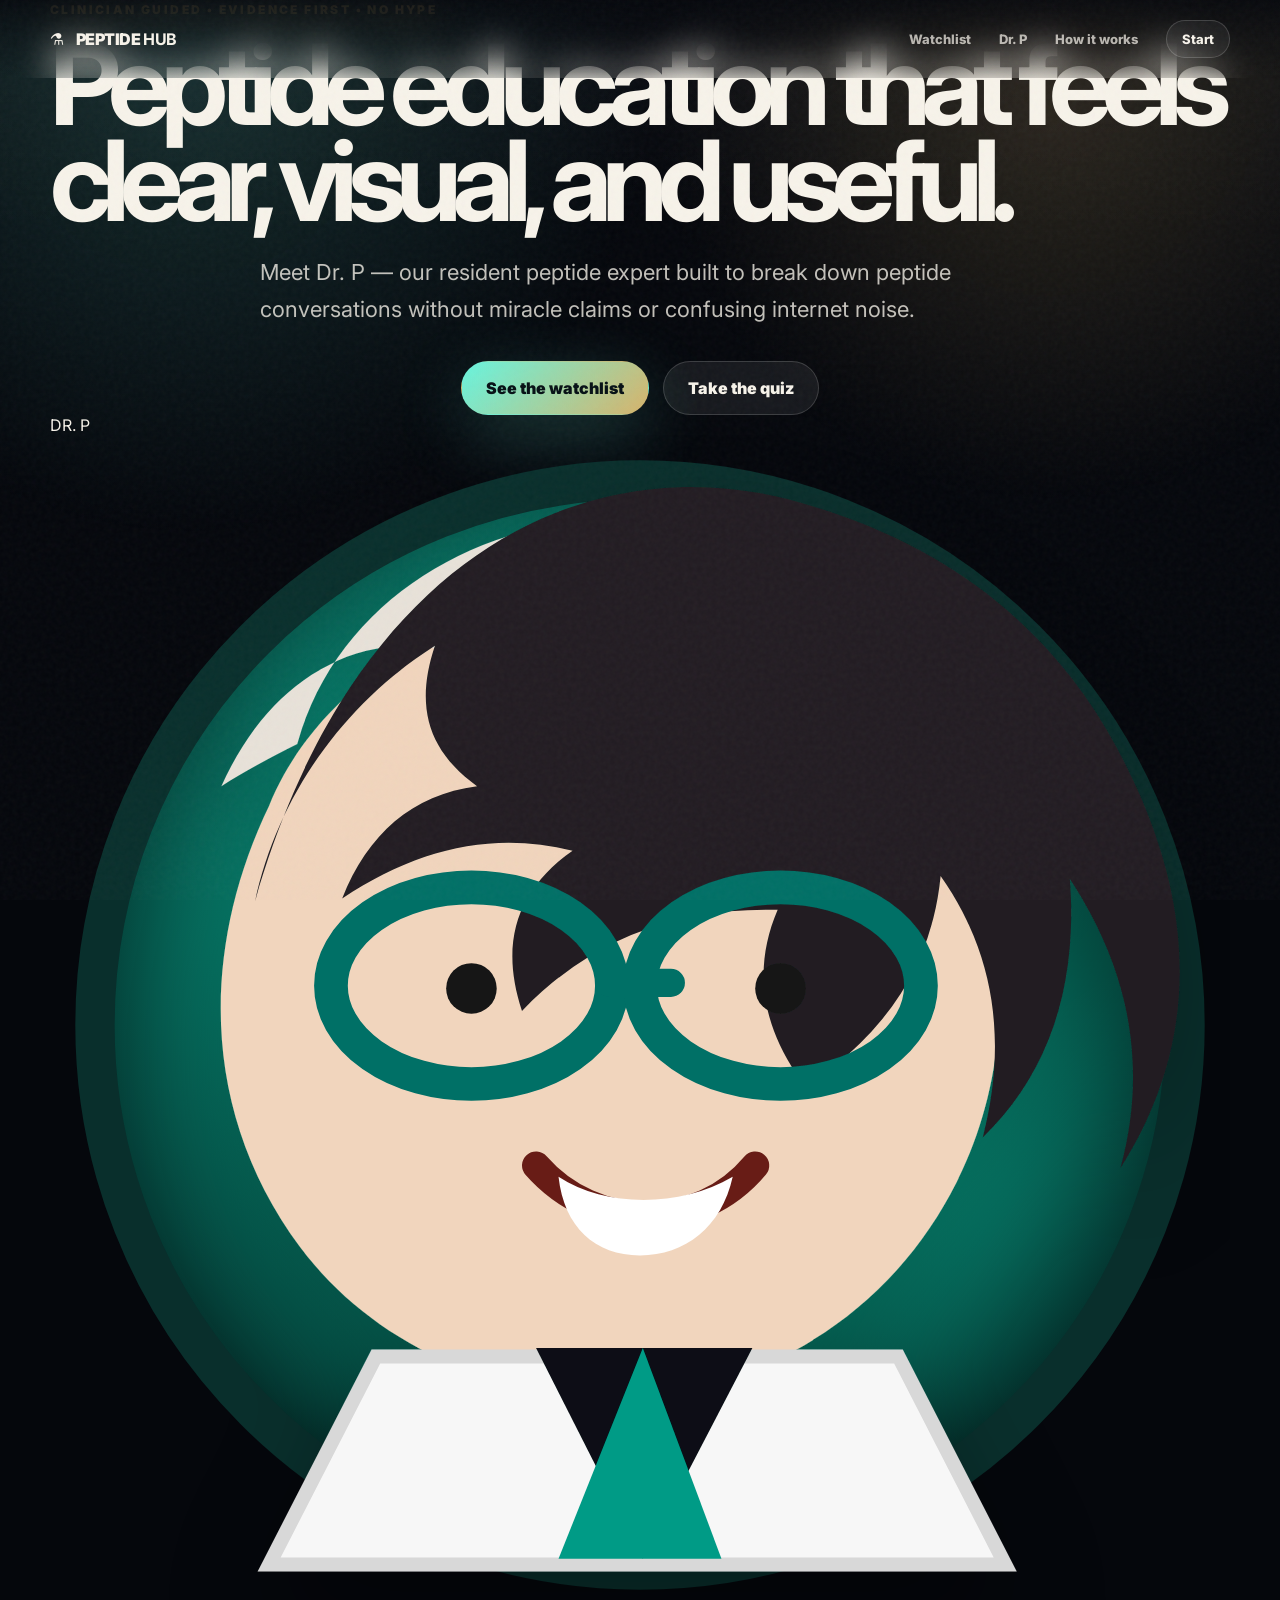
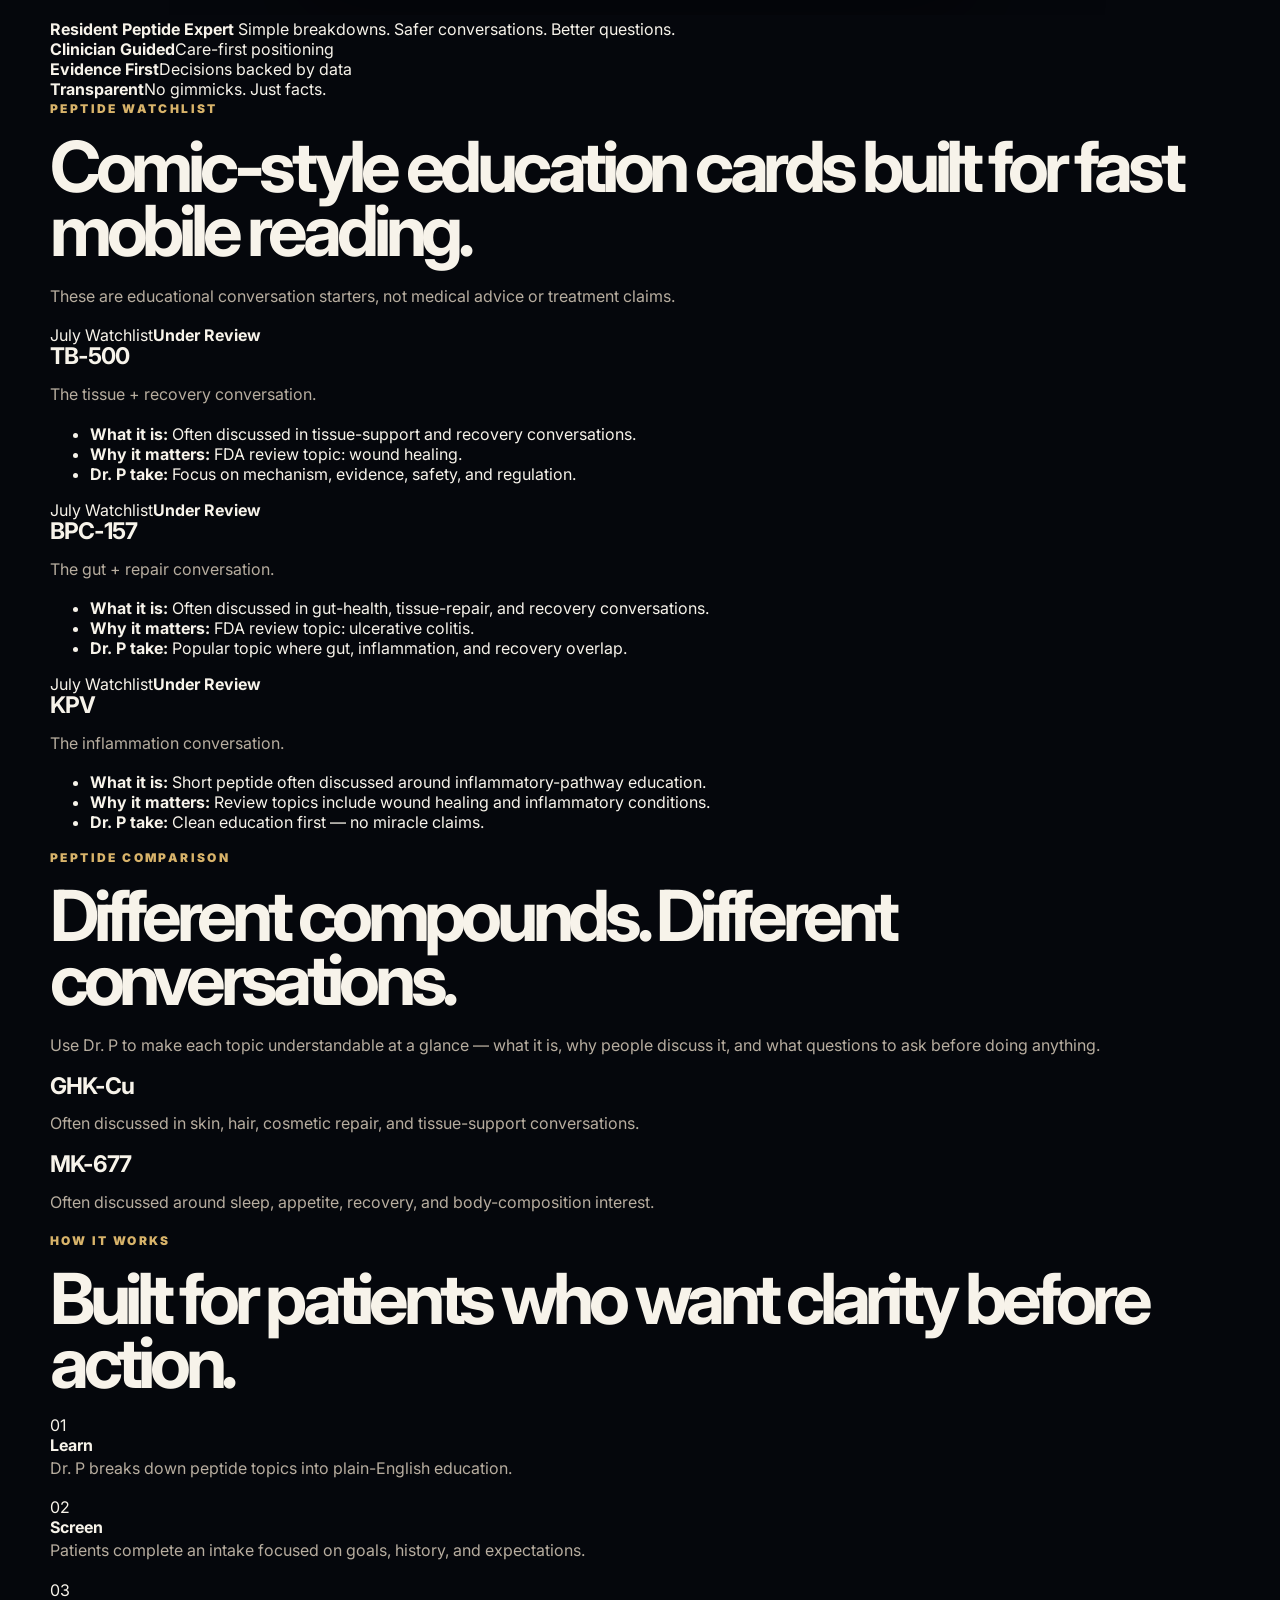
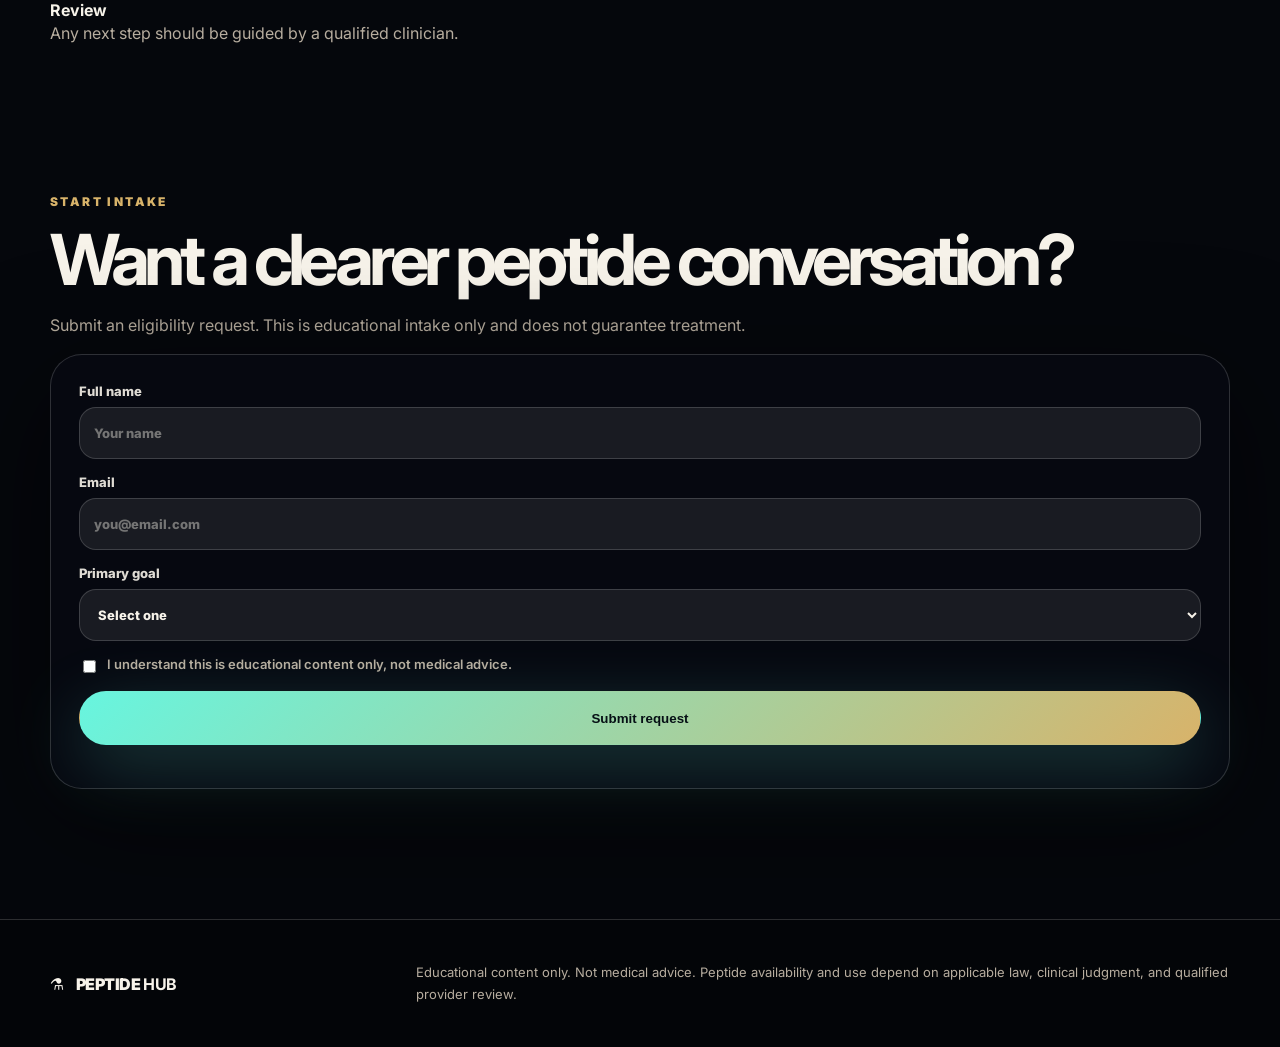
==== index.html @ fa2c35dc "Optimize mobile homepage and add Dr P expert experience" ====
<!doctype html>
<html lang="en">
<head>
  <meta charset="UTF-8" />
  <meta name="viewport" content="width=device-width, initial-scale=1.0" />
  <title>PeptideHubRx | Dr. P Peptide Education</title>
  <meta name="description" content="PeptideHubRx is a mobile-first peptide education and intake experience featuring Dr. P, our resident peptide education guide." />
  <link rel="preconnect" href="https://fonts.googleapis.com">
  <link rel="preconnect" href="https://fonts.gstatic.com" crossorigin>
  <link href="https://fonts.googleapis.com/css2?family=Inter:wght@400;600;700;800;900&display=swap" rel="stylesheet">
  <link rel="stylesheet" href="styles.css" />
</head>
<body>
  <div class="site-noise" aria-hidden="true"></div>

  <header class="site-header">
    <nav class="nav container">
      <a class="brand" href="#top"><span class="brand-icon">⚗</span><span>PEPTIDE <b>HUB</b></span></a>
      <button class="nav-toggle" aria-expanded="false" aria-controls="navLinks">Menu</button>
      <div class="nav-links" id="navLinks">
        <a href="#watchlist">Watchlist</a>
        <a href="#drp">Dr. P</a>
        <a href="#how">How it works</a>
        <a class="nav-cta" href="#contact">Start</a>
      </div>
    </nav>
  </header>

  <main id="top">
    <section class="mobile-hero">
      <div class="container hero-wrap">
        <div class="hero-copy reveal">
          <p class="eyebrow">Clinician guided • evidence first • no hype</p>
          <h1>Peptide education that feels clear, visual, and useful.</h1>
          <p class="hero-subhead">Meet Dr. P — our resident peptide expert built to break down peptide conversations without miracle claims or confusing internet noise.</p>
          <div class="hero-actions">
            <a class="btn btn-primary" href="#watchlist">See the watchlist</a>
            <a class="btn btn-secondary" href="#contact">Take the quiz</a>
          </div>
        </div>

        <div class="drp-hero-card reveal" id="drp">
          <div class="comic-burst">DR. P</div>
          <div class="drp-portrait" role="img" aria-label="Dr. P resident peptide expert illustration">
            <svg viewBox="0 0 420 420" xmlns="http://www.w3.org/2000/svg" aria-hidden="true">
              <defs>
                <radialGradient id="tealGlow" cx="50%" cy="45%" r="55%">
                  <stop offset="0%" stop-color="#67f5df"/>
                  <stop offset="60%" stop-color="#079982"/>
                  <stop offset="100%" stop-color="#03211f"/>
                </radialGradient>
                <filter id="shadow" x="-20%" y="-20%" width="140%" height="140%"><feDropShadow dx="0" dy="18" stdDeviation="18" flood-color="#000" flood-opacity=".35"/></filter>
              </defs>
              <circle cx="210" cy="210" r="194" fill="url(#tealGlow)" stroke="#092f2c" stroke-width="14"/>
              <g filter="url(#shadow)">
                <path d="M78 132c24-58 96-86 158-66 54 17 95 64 101 121 6 56-22 113-74 140-58 30-135 14-174-38-35-47-36-105-11-157Z" fill="#f1d5bd"/>
                <path d="M88 110c18-64 91-93 157-76 43 11 80 41 101 81-21-10-48-8-69 4 9-23-7-48-32-56-29-9-61 6-76 31-15-19-46-25-70-12-16 8-29 23-38 43 8-5 17-10 27-15Z" fill="#e8e2d9"/>
                <path d="M73 166c8-37 31-70 64-91-7 21-3 37 15 50-23 3-39 17-48 40 27-18 54-24 82-17-20 14-26 33-18 57 24-25 54-37 91-36-9 21-6 42 10 63 29-19 45-44 48-75 19 27 24 58 15 93 23-22 34-53 31-92 21 32 28 66 18 103 26-41 28-86 6-135-23-52-63-86-120-102-74-21-158 17-194 142Z" fill="#201f23"/>
                <ellipse cx="150" cy="196" rx="50" ry="35" fill="none" stroke="#006f66" stroke-width="12"/>
                <ellipse cx="260" cy="196" rx="50" ry="35" fill="none" stroke="#006f66" stroke-width="12"/>
                <path d="M199 195h22" stroke="#006f66" stroke-width="10" stroke-linecap="round"/>
                <circle cx="150" cy="197" r="9" fill="#171717"/><circle cx="260" cy="197" r="9" fill="#171717"/>
                <path d="M173 260c21 24 58 24 78 0" fill="none" stroke="#671e17" stroke-width="10" stroke-linecap="round"/>
                <path d="M181 264c17 11 43 11 62 0-4 18-17 28-33 28s-27-10-29-28Z" fill="#fff"/>
                <path d="M116 328h186l38 74H78l38-74Z" fill="#f7f7f7" stroke="#d8d8d8" stroke-width="5"/>
                <path d="M173 325l38 75 39-75" fill="#071015"/>
                <path d="M211 325l28 75h-58l30-75Z" fill="#049b86"/>
              </g>
            </svg>
          </div>
          <div class="drp-label">
            <strong>Resident Peptide Expert</strong>
            <span>Simple breakdowns. Safer conversations. Better questions.</span>
          </div>
        </div>
      </div>
    </section>

    <section class="trust-strip">
      <div class="container trust-grid">
        <div><strong>Clinician Guided</strong><span>Care-first positioning</span></div>
        <div><strong>Evidence First</strong><span>Decisions backed by data</span></div>
        <div><strong>Transparent</strong><span>No gimmicks. Just facts.</span></div>
      </div>
    </section>

    <section class="watchlist-section" id="watchlist">
      <div class="container">
        <div class="section-heading reveal">
          <p class="eyebrow">Peptide watchlist</p>
          <h2>Comic-style education cards built for fast mobile reading.</h2>
          <p>These are educational conversation starters, not medical advice or treatment claims.</p>
        </div>

        <div class="watchlist-grid">
          <article class="watch-card reveal">
            <div class="watch-top"><span>July Watchlist</span><b>Under Review</b></div>
            <h3>TB-500</h3>
            <p class="tagline">The tissue + recovery conversation.</p>
            <ul>
              <li><strong>What it is:</strong> Often discussed in tissue-support and recovery conversations.</li>
              <li><strong>Why it matters:</strong> FDA review topic: wound healing.</li>
              <li><strong>Dr. P take:</strong> Focus on mechanism, evidence, safety, and regulation.</li>
            </ul>
          </article>

          <article class="watch-card reveal">
            <div class="watch-top"><span>July Watchlist</span><b>Under Review</b></div>
            <h3>BPC-157</h3>
            <p class="tagline">The gut + repair conversation.</p>
            <ul>
              <li><strong>What it is:</strong> Often discussed in gut-health, tissue-repair, and recovery conversations.</li>
              <li><strong>Why it matters:</strong> FDA review topic: ulcerative colitis.</li>
              <li><strong>Dr. P take:</strong> Popular topic where gut, inflammation, and recovery overlap.</li>
            </ul>
          </article>

          <article class="watch-card reveal">
            <div class="watch-top"><span>July Watchlist</span><b>Under Review</b></div>
            <h3>KPV</h3>
            <p class="tagline">The inflammation conversation.</p>
            <ul>
              <li><strong>What it is:</strong> Short peptide often discussed around inflammatory-pathway education.</li>
              <li><strong>Why it matters:</strong> Review topics include wound healing and inflammatory conditions.</li>
              <li><strong>Dr. P take:</strong> Clean education first — no miracle claims.</li>
            </ul>
          </article>
        </div>
      </div>
    </section>

    <section class="comparison-section">
      <div class="container comparison-card reveal">
        <div class="comparison-copy">
          <p class="eyebrow">Peptide comparison</p>
          <h2>Different compounds. Different conversations.</h2>
          <p>Use Dr. P to make each topic understandable at a glance — what it is, why people discuss it, and what questions to ask before doing anything.</p>
        </div>
        <div class="compare-grid">
          <div><h3>GHK-Cu</h3><p>Often discussed in skin, hair, cosmetic repair, and tissue-support conversations.</p></div>
          <div><h3>MK-677</h3><p>Often discussed around sleep, appetite, recovery, and body-composition interest.</p></div>
        </div>
      </div>
    </section>

    <section class="how-section" id="how">
      <div class="container how-grid">
        <div class="section-heading reveal">
          <p class="eyebrow">How it works</p>
          <h2>Built for patients who want clarity before action.</h2>
        </div>
        <div class="steps-list">
          <div class="step reveal"><span>01</span><div><strong>Learn</strong><p>Dr. P breaks down peptide topics into plain-English education.</p></div></div>
          <div class="step reveal"><span>02</span><div><strong>Screen</strong><p>Patients complete an intake focused on goals, history, and expectations.</p></div></div>
          <div class="step reveal"><span>03</span><div><strong>Review</strong><p>Any next step should be guided by a qualified clinician.</p></div></div>
        </div>
      </div>
    </section>

    <section class="final-cta" id="contact">
      <div class="container cta-card reveal">
        <div>
          <p class="eyebrow">Start intake</p>
          <h2>Want a clearer peptide conversation?</h2>
          <p>Submit an eligibility request. This is educational intake only and does not guarantee treatment.</p>
        </div>
        <form class="lead-form" id="leadForm">
          <label>Full name<input type="text" name="name" placeholder="Your name" required></label>
          <label>Email<input type="email" name="email" placeholder="you@email.com" required></label>
          <label>Primary goal<select name="goal" required><option value="">Select one</option><option>Energy and vitality</option><option>Recovery support education</option><option>Metabolic support education</option><option>General peptide education</option></select></label>
          <label class="checkbox"><input type="checkbox" required> I understand this is educational content only, not medical advice.</label>
          <button class="btn btn-primary" type="submit">Submit request</button>
          <p class="form-message" id="formMessage" role="status"></p>
        </form>
      </div>
    </section>
  </main>

  <footer class="footer">
    <div class="container footer-grid">
      <a class="brand" href="#top"><span class="brand-icon">⚗</span><span>PEPTIDE <b>HUB</b></span></a>
      <p>Educational content only. Not medical advice. Peptide availability and use depend on applicable law, clinical judgment, and qualified provider review.</p>
    </div>
  </footer>

  <script src="script.js"></script>
</body>
</html>
---- styles.css ----
:root {
  --bg: #05070c;
  --ink: #f7f3ea;
  --muted: #b7ad9f;
  --soft: rgba(255,255,255,.08);
  --soft-strong: rgba(255,255,255,.14);
  --line: rgba(255,255,255,.16);
  --gold: #d8b36a;
  --aqua: #67f5df;
  --blue: #6d9dff;
  --shadow: 0 30px 120px rgba(0,0,0,.55);
  --radius: 30px;
}

* { box-sizing: border-box; }
html { scroll-behavior: smooth; }
body {
  margin: 0;
  font-family: Inter, system-ui, -apple-system, BlinkMacSystemFont, "Segoe UI", sans-serif;
  background: var(--bg);
  color: var(--ink);
  overflow-x: hidden;
}
img { max-width: 100%; display: block; }
body::before {
  content: "";
  position: fixed;
  inset: 0;
  pointer-events: none;
  background: radial-gradient(circle at 15% 8%, rgba(103,245,223,.15), transparent 34%), radial-gradient(circle at 82% 12%, rgba(216,179,106,.16), transparent 30%), linear-gradient(180deg, rgba(255,255,255,.03), transparent 26%);
  z-index: -3;
}
.site-noise {
  position: fixed;
  inset: 0;
  pointer-events: none;
  opacity: .07;
  z-index: 999;
  background-image: url("data:image/svg+xml,%3Csvg viewBox='0 0 220 220' xmlns='http://www.w3.org/2000/svg'%3E%3Cfilter id='n'%3E%3CfeTurbulence type='fractalNoise' baseFrequency='.85' numOctaves='3' stitchTiles='stitch'/%3E%3C/filter%3E%3Crect width='100%25' height='100%25' filter='url(%23n)' opacity='.55'/%3E%3C/svg%3E");
}
a { color: inherit; text-decoration: none; }
.container { width: min(1180px, calc(100% - 40px)); margin: 0 auto; }
.site-header {
  position: fixed;
  top: 0;
  left: 0;
  right: 0;
  z-index: 50;
  background: linear-gradient(180deg, rgba(5,7,12,.82), rgba(5,7,12,.35), transparent);
  backdrop-filter: blur(18px);
}
.nav { min-height: 78px; display: flex; align-items: center; justify-content: space-between; }
.brand { display: inline-flex; align-items: center; gap: 12px; font-weight: 900; letter-spacing: -.03em; }
.brand-mark {
  width: 40px;
  height: 40px;
  display: grid;
  place-items: center;
  border-radius: 15px;
  background: linear-gradient(135deg, var(--aqua), var(--gold));
  color: #061015;
  box-shadow: 0 18px 55px rgba(103,245,223,.22);
  font-size: 13px;
}
.nav-links { display: flex; gap: 28px; align-items: center; font-size: 13px; font-weight: 800; color: rgba(247,243,234,.72); }
.nav-links a:hover { color: var(--ink); }
.nav-cta { border: 1px solid var(--line); padding: 10px 15px; border-radius: 999px; color: var(--ink) !important; background: rgba(255,255,255,.06); }
.nav-toggle { display: none; }

.cinematic-section { position: relative; min-height: 100svh; overflow: hidden; display: grid; place-items: center; }
.hero-photo, .hero-orb, .hero-grid, .hero-overlay, .cta-bg, .cta-photo { position: absolute; inset: 0; }
.hero-photo {
  width: 100%;
  height: 100%;
  object-fit: cover;
  filter: saturate(.9) contrast(1.08);
  transform: scale(1.07);
}
.hero-product {
  position: absolute;
  right: 7vw;
  bottom: 9vh;
  z-index: 2;
  width: min(360px, 31vw);
  aspect-ratio: 4 / 5;
  object-fit: cover;
  border-radius: 34px;
  border: 1px solid rgba(255,255,255,.22);
  box-shadow: 0 35px 100px rgba(0,0,0,.55);
  opacity: .72;
  transform: rotate(-4deg);
}
.hero-orb {
  width: 70vw;
  height: 70vw;
  margin: auto;
  border-radius: 999px;
  background: radial-gradient(circle, rgba(103,245,223,.24), rgba(109,157,255,.12) 32%, transparent 66%);
  filter: blur(10px);
}
.hero-grid {
  opacity: .25;
  background-image: linear-gradient(rgba(255,255,255,.09) 1px, transparent 1px), linear-gradient(90deg, rgba(255,255,255,.09) 1px, transparent 1px);
  background-size: 88px 88px;
  mask-image: radial-gradient(circle at center, black, transparent 72%);
}
.hero-overlay { background: linear-gradient(180deg, rgba(5,7,12,.25), rgba(5,7,12,.72) 68%, var(--bg)); }
.hero-content { position: relative; z-index: 4; text-align: center; max-width: 960px; padding-top: 70px; }
.eyebrow { margin: 0 0 16px; color: var(--gold); text-transform: uppercase; letter-spacing: .2em; font-size: 12px; font-weight: 900; }
h1, h2, h3, p { margin-top: 0; }
h1 { font-size: clamp(48px, 9vw, 112px); line-height: .86; letter-spacing: -.09em; margin-bottom: 26px; }
h2 { font-size: clamp(36px, 5.5vw, 76px); line-height: .91; letter-spacing: -.075em; margin-bottom: 20px; }
h3 { font-size: 23px; line-height: 1.04; letter-spacing: -.045em; margin-bottom: 12px; }
p { color: var(--muted); line-height: 1.65; }
.hero-subhead { font-size: clamp(17px, 2vw, 22px); max-width: 760px; margin: 0 auto; color: rgba(247,243,234,.78); }
.hero-actions { margin-top: 34px; display: flex; gap: 14px; justify-content: center; flex-wrap: wrap; }
.btn { display: inline-flex; align-items: center; justify-content: center; min-height: 54px; padding: 0 24px; border-radius: 999px; font-weight: 900; border: 1px solid transparent; transition: transform .25s ease, box-shadow .25s ease, background .25s ease; }
.btn:hover { transform: translateY(-3px); }
.btn-primary { background: linear-gradient(135deg, var(--aqua), var(--gold)); color: #061015; box-shadow: 0 20px 70px rgba(103,245,223,.22); }
.btn-secondary { color: var(--ink); border-color: var(--line); background: rgba(255,255,255,.07); backdrop-filter: blur(16px); }
.scroll-cue { position: absolute; bottom: 32px; left: 50%; transform: translateX(-50%); z-index: 4; color: rgba(247,243,234,.62); font-size: 12px; font-weight: 900; letter-spacing: .16em; text-transform: uppercase; display: grid; justify-items: center; gap: 10px; }
.scroll-cue span { width: 1px; height: 42px; background: linear-gradient(var(--gold), transparent); animation: scrollPulse 1.8s infinite; }

.story-section { padding: 120px 0 80px; }
.story-wrap { display: grid; grid-template-columns: .86fr 1.14fr; gap: 70px; align-items: start; }
.story-copy { position: sticky; top: 118px; min-height: 420px; display: flex; flex-direction: column; justify-content: center; }
.story-copy p { font-size: 18px; }
.mini-image-row { display: grid; grid-template-columns: 1fr 1fr; gap: 14px; margin-top: 28px; }
.mini-image-row img { height: 170px; width: 100%; object-fit: cover; border-radius: 24px; border: 1px solid var(--line); opacity: .82; box-shadow: 0 22px 70px rgba(0,0,0,.28); }
.story-steps { display: grid; gap: 34px; perspective: 1200px; }
.story-step { min-height: 520px; position: relative; transform-style: preserve-3d; border-radius: 42px; overflow: hidden; border: 1px solid var(--line); box-shadow: var(--shadow); }
.story-step::after, .gallery-panel::after {
  content: "";
  position: absolute;
  inset: 0;
  background: linear-gradient(90deg, rgba(5,7,12,.82), rgba(5,7,12,.18));
  pointer-events: none;
}
.story-photo { position: absolute; inset: 0; width: 100%; height: 100%; object-fit: cover; transform: translateZ(-60px) scale(1.12); filter: saturate(.9) contrast(1.08); }
.story-card { position: absolute; left: 34px; bottom: 34px; z-index: 2; width: min(430px, calc(100% - 68px)); padding: 28px; border-radius: 28px; background: rgba(8,12,20,.62); border: 1px solid var(--line); backdrop-filter: blur(22px); transform: translateZ(70px); }
.story-card span, .floating-copy span, .service-icon { color: var(--aqua); font-weight: 900; letter-spacing: .14em; font-size: 12px; text-transform: uppercase; }

.gallery-section { padding: 120px 0; }
.section-intro { max-width: 780px; margin: 0 auto 56px; text-align: center; }
.gallery-panel { width: min(1180px, calc(100% - 40px)); margin: 26px auto 72px; position: relative; min-height: 560px; border-radius: 42px; overflow: hidden; border: 1px solid var(--line); box-shadow: var(--shadow); perspective: 1200px; }
.panel-right { transform-origin: right center; }
.panel-left { transform-origin: left center; }
.gallery-photo { position: absolute; inset: 0; width: 100%; height: 100%; object-fit: cover; transform: scale(1.03); transition: transform .7s ease; filter: saturate(.9) contrast(1.05); }
.gallery-panel:hover .gallery-photo { transform: scale(1.08); }
.floating-copy { position: absolute; right: 38px; bottom: 38px; z-index: 2; width: min(520px, calc(100% - 76px)); border: 1px solid var(--line); border-radius: 30px; padding: 30px; background: rgba(8,12,20,.64); backdrop-filter: blur(24px); transform: translateZ(80px); }
.panel-right .floating-copy { right: auto; left: 38px; }
.floating-copy h3 { font-size: clamp(25px, 3vw, 42px); margin-top: 12px; }

.services-section { padding: 110px 0; background: linear-gradient(180deg, rgba(255,255,255,.025), rgba(255,255,255,.045), transparent); }
.service-grid { display: grid; grid-template-columns: repeat(4, 1fr); gap: 18px; perspective: 1200px; }
.service-card { min-height: 350px; overflow: hidden; position: relative; border: 1px solid var(--line); border-radius: 32px; background: linear-gradient(180deg, rgba(255,255,255,.12), rgba(255,255,255,.055)); padding: 22px; box-shadow: 0 24px 80px rgba(0,0,0,.28); backdrop-filter: blur(18px); transition: transform .3s ease, background .3s ease; }
.service-card:hover { transform: translateY(-10px) rotateX(4deg) rotateY(-4deg); background: rgba(255,255,255,.14); }
.service-card img { width: 100%; height: 142px; object-fit: cover; border-radius: 24px; border: 1px solid rgba(255,255,255,.14); margin-bottom: 18px; filter: saturate(.9) contrast(1.06); }
.service-icon { display: inline-grid; place-items: center; width: 44px; height: 44px; border-radius: 16px; background: rgba(103,245,223,.1); margin-bottom: 18px; }

.proof-section { padding: 115px 0; }
.proof-grid { display: grid; grid-template-columns: .85fr 1.15fr; gap: 28px 52px; align-items: center; }
.proof-image-wrap { border-radius: 38px; overflow: hidden; border: 1px solid var(--line); box-shadow: var(--shadow); min-height: 360px; }
.proof-image-wrap img { width: 100%; height: 100%; min-height: 360px; object-fit: cover; filter: saturate(.88) contrast(1.08); }
.proof-track { grid-column: 1 / -1; display: grid; grid-auto-flow: column; grid-auto-columns: minmax(280px, 1fr); gap: 18px; overflow-x: auto; scroll-snap-type: x mandatory; padding-bottom: 18px; }
.proof-card { scroll-snap-align: start; min-height: 210px; border-radius: 30px; padding: 28px; border: 1px solid var(--line); background: rgba(255,255,255,.08); box-shadow: 0 22px 70px rgba(0,0,0,.26); }
.proof-card strong { display: block; font-size: 24px; letter-spacing: -.04em; margin-bottom: 14px; }
.proof-card span { color: var(--muted); line-height: 1.6; }

.final-cta { position: relative; overflow: hidden; padding: 130px 0; }
.cta-photo { width: 100%; height: 100%; object-fit: cover; filter: saturate(.88) contrast(1.08); transform: scale(1.05); }
.cta-bg { background: linear-gradient(90deg, rgba(5,7,12,.9), rgba(5,7,12,.6)); }
.cta-grid { position: relative; z-index: 2; display: grid; grid-template-columns: .9fr .72fr; gap: 60px; align-items: center; }
.lead-form { display: grid; gap: 15px; padding: 28px; border-radius: 32px; background: rgba(7,10,18,.72); border: 1px solid var(--line); backdrop-filter: blur(22px); box-shadow: var(--shadow); }
.lead-form label { display: grid; gap: 8px; font-weight: 800; font-size: 13px; color: rgba(247,243,234,.9); }
input, select { width: 100%; min-height: 52px; border: 1px solid var(--line); border-radius: 17px; padding: 0 14px; background: rgba(255,255,255,.08); color: var(--ink); font: inherit; outline: none; }
select option { color: #071015; }
.checkbox { grid-template-columns: 20px 1fr !important; align-items: start; color: var(--muted) !important; font-weight: 600 !important; }
.checkbox input { width: auto; min-height: auto; margin-top: 4px; }
.form-message { color: var(--aqua); font-weight: 900; margin: 0; }
.footer { border-top: 1px solid var(--line); padding: 42px 0; background: #030508; }
.footer-grid { display: grid; grid-template-columns: .4fr 1fr; gap: 40px; align-items: center; }
.footer p { margin: 0; font-size: 13px; }

.reveal { opacity: 0; transform: translateY(36px) scale(.985); filter: blur(10px); transition: opacity .8s ease, transform .8s ease, filter .8s ease; }
.reveal.in-view { opacity: 1; transform: translateY(0) scale(1); filter: blur(0); }
.service-card:nth-child(2) { transition-delay: .08s; }
.service-card:nth-child(3) { transition-delay: .16s; }
.service-card:nth-child(4) { transition-delay: .24s; }
@keyframes scrollPulse { 0% { transform: scaleY(.2); opacity: .3; } 50% { transform: scaleY(1); opacity: 1; } 100% { transform: scaleY(.2); opacity: .3; } }

@media (max-width: 980px) {
  .nav-toggle { display: inline-flex; border: 1px solid var(--line); color: var(--ink); background: rgba(255,255,255,.06); border-radius: 999px; padding: 9px 14px; }
  .nav-links { position: absolute; top: 80px; left: 20px; right: 20px; display: none; flex-direction: column; align-items: stretch; padding: 18px; background: rgba(5,7,12,.95); border: 1px solid var(--line); border-radius: 24px; }
  .nav-links.open { display: flex; }
  .story-wrap, .proof-grid, .cta-grid, .footer-grid { grid-template-columns: 1fr; }
  .story-copy { position: relative; top: 0; min-height: auto; }
  .service-grid { grid-template-columns: 1fr 1fr; }
  .story-step, .gallery-panel { min-height: 470px; }
  .hero-product { width: min(270px, 42vw); opacity: .48; right: 4vw; }
}
@media (max-width: 620px) {
  .container { width: min(100% - 28px, 1180px); }
  h1 { font-size: 52px; }
  h2 { font-size: 40px; }
  .hero-actions .btn { width: 100%; }
  .service-grid { grid-template-columns: 1fr; }
  .gallery-panel { width: min(100% - 24px, 1180px); min-height: 520px; border-radius: 30px; }
  .floating-copy, .panel-right .floating-copy { left: 18px; right: 18px; bottom: 18px; width: auto; padding: 22px; }
  .story-card { left: 18px; bottom: 18px; width: calc(100% - 36px); }
  .hero-product { display: none; }
  .mini-image-row img { height: 120px; }
}
@media (prefers-reduced-motion: reduce) {
  *, *::before, *::after { animation: none !important; transition: none !important; scroll-behavior: auto !important; }
  .reveal { opacity: 1; transform: none; filter: none; }
  .layer, .tilt-card { transform: none !important; }
}
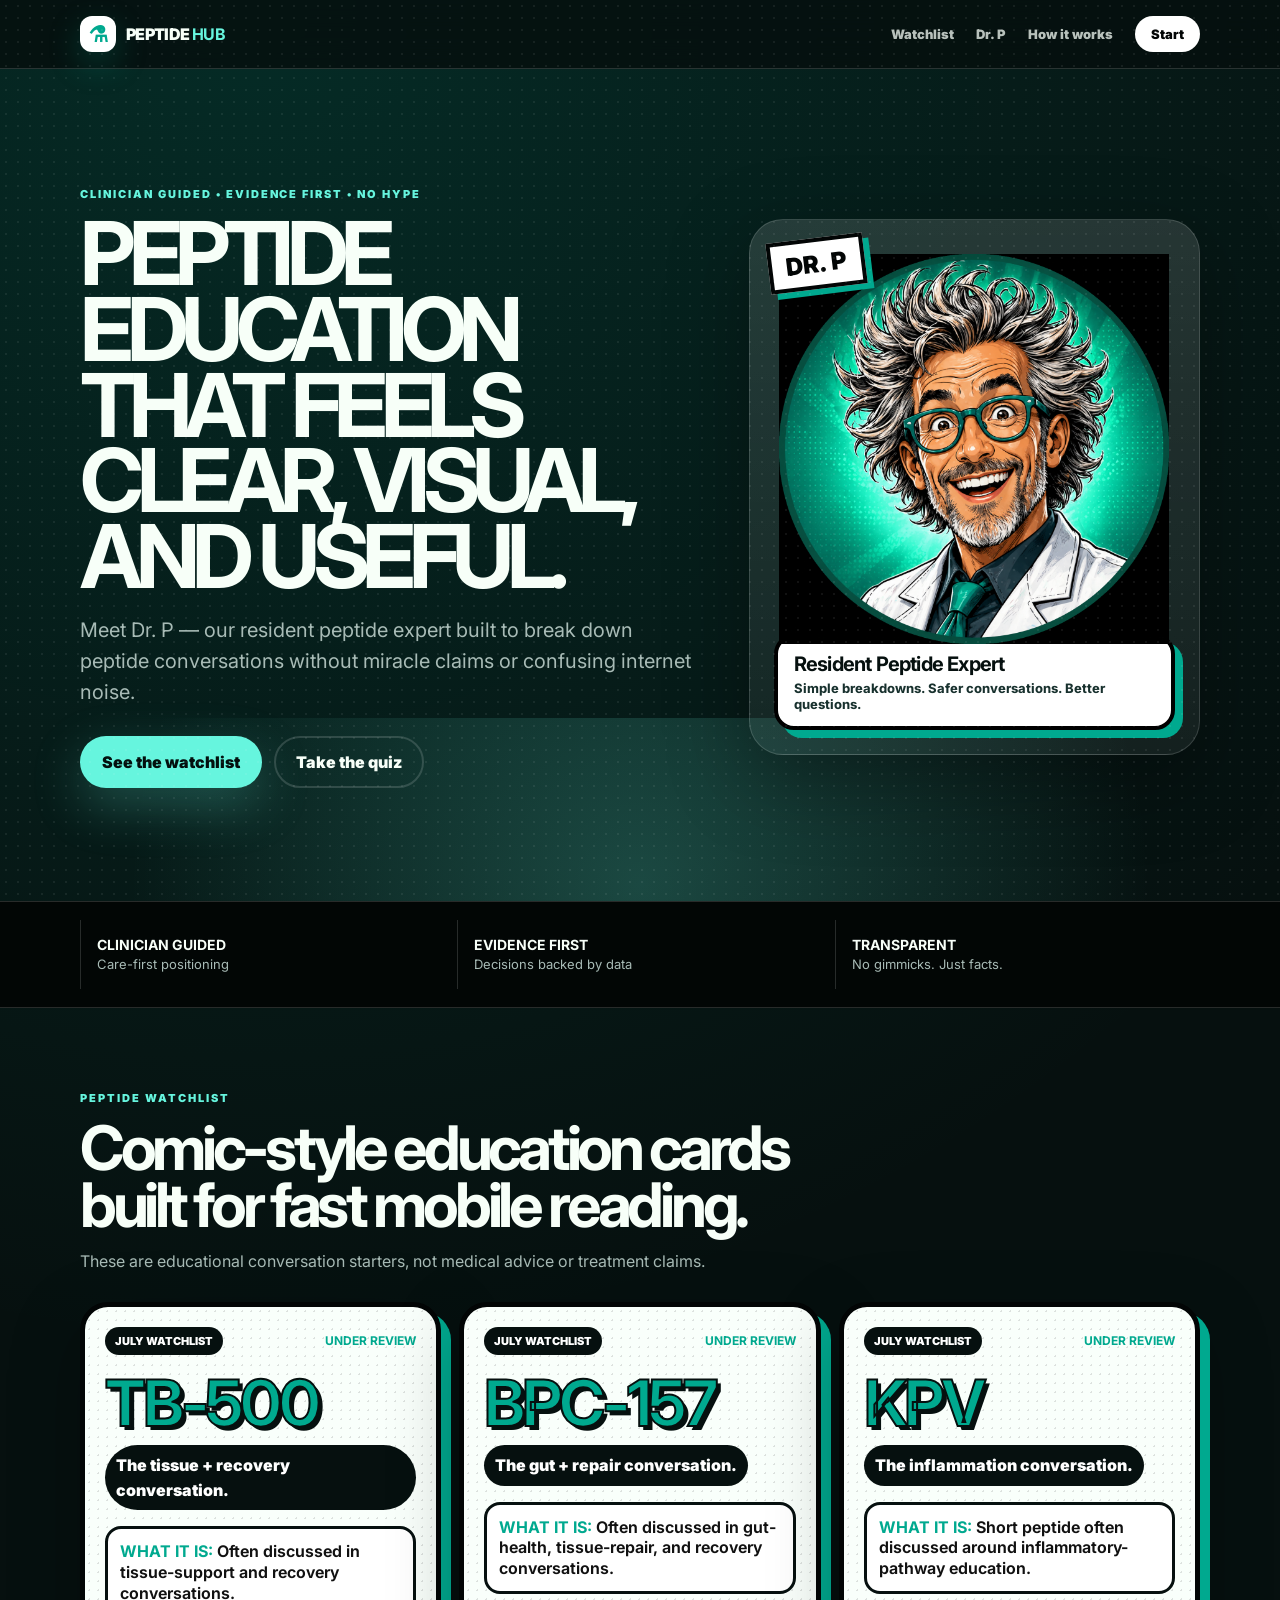
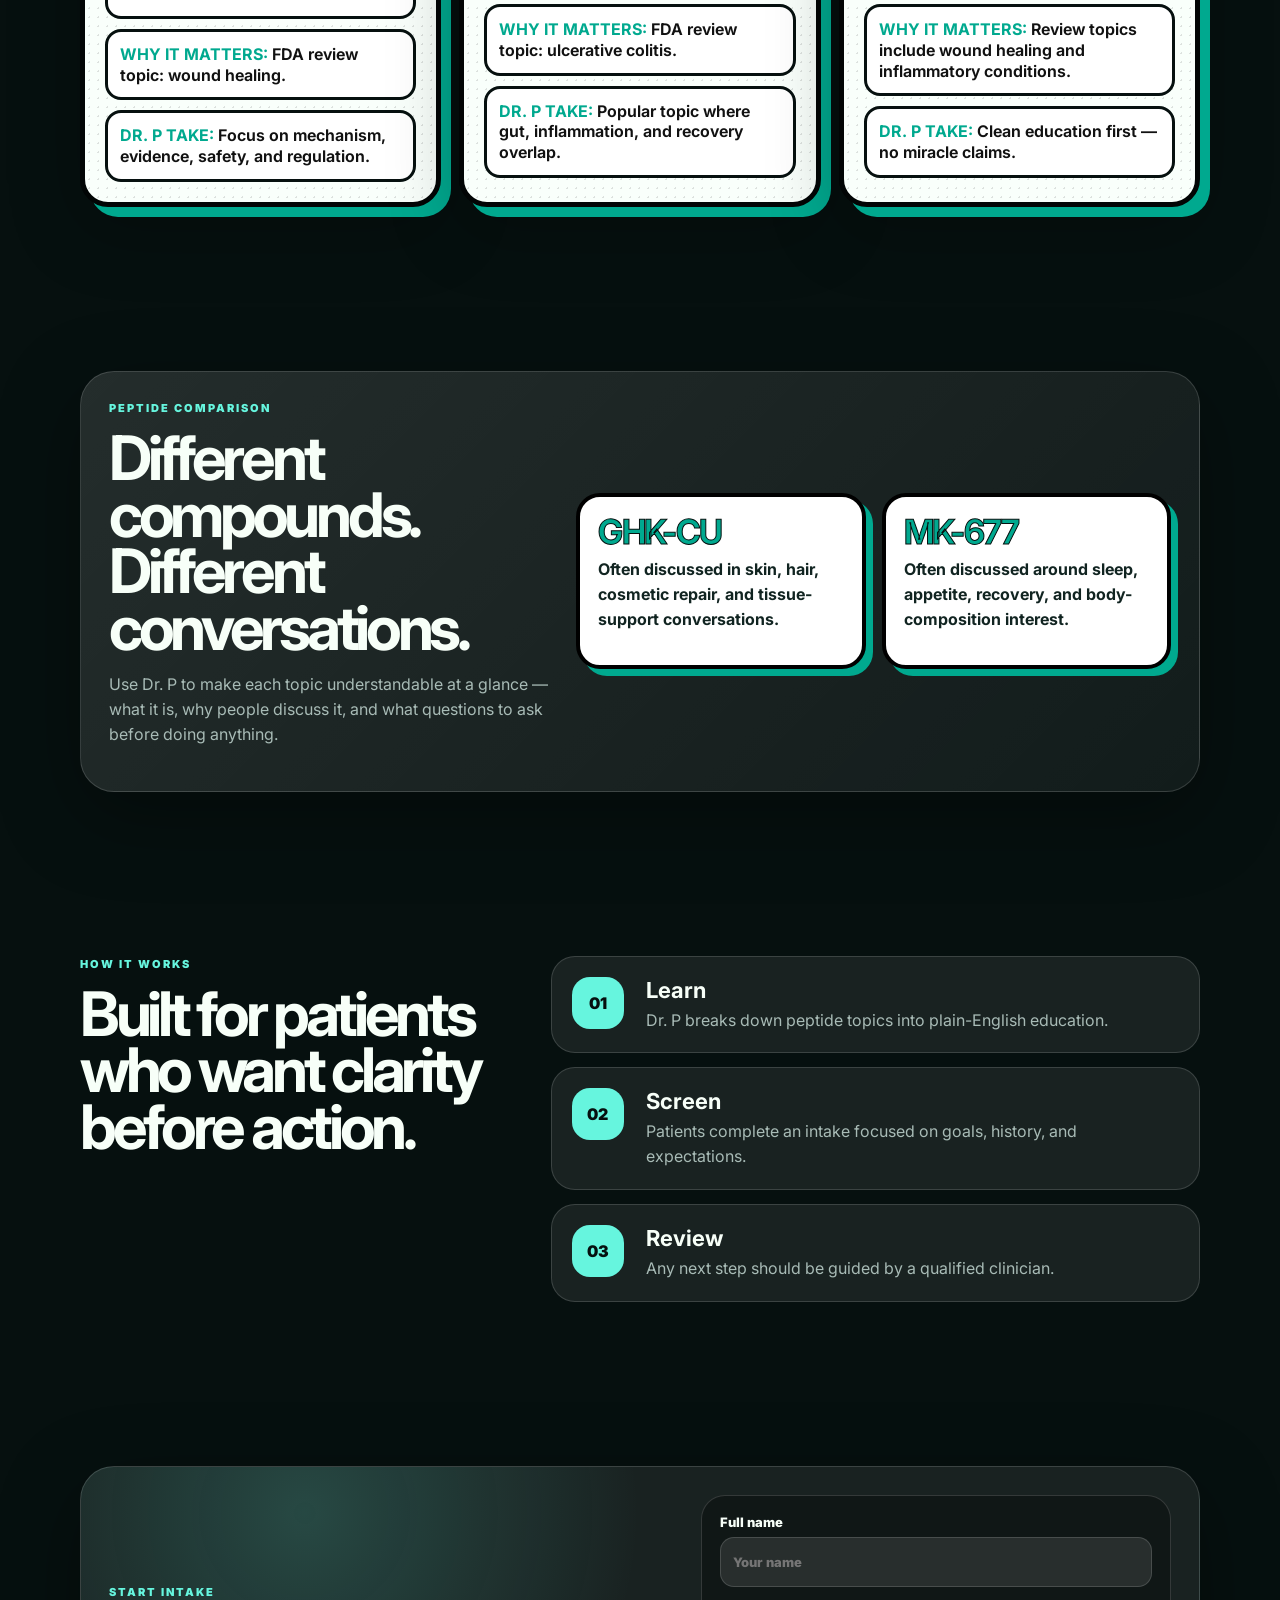
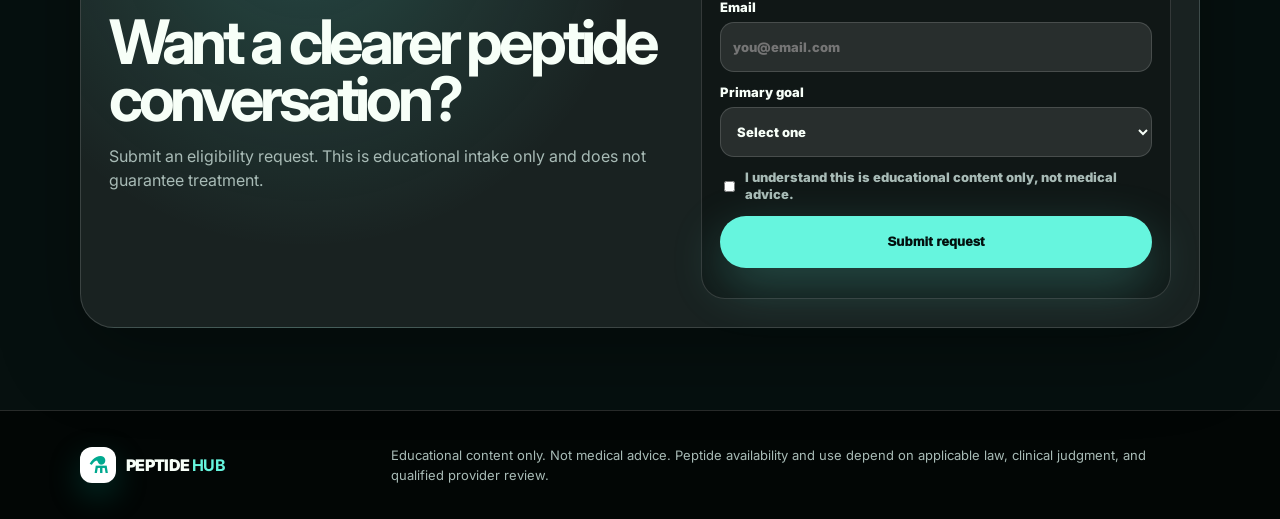
==== commit c81ebb8a: "Use real uploaded Dr P image in homepage" ====
--- a/index.html
+++ b/index.html
@@ -41,32 +41,8 @@
 
         <div class="drp-hero-card reveal" id="drp">
           <div class="comic-burst">DR. P</div>
-          <div class="drp-portrait" role="img" aria-label="Dr. P resident peptide expert illustration">
-            <svg viewBox="0 0 420 420" xmlns="http://www.w3.org/2000/svg" aria-hidden="true">
-              <defs>
-                <radialGradient id="tealGlow" cx="50%" cy="45%" r="55%">
-                  <stop offset="0%" stop-color="#67f5df"/>
-                  <stop offset="60%" stop-color="#079982"/>
-                  <stop offset="100%" stop-color="#03211f"/>
-                </radialGradient>
-                <filter id="shadow" x="-20%" y="-20%" width="140%" height="140%"><feDropShadow dx="0" dy="18" stdDeviation="18" flood-color="#000" flood-opacity=".35"/></filter>
-              </defs>
-              <circle cx="210" cy="210" r="194" fill="url(#tealGlow)" stroke="#092f2c" stroke-width="14"/>
-              <g filter="url(#shadow)">
-                <path d="M78 132c24-58 96-86 158-66 54 17 95 64 101 121 6 56-22 113-74 140-58 30-135 14-174-38-35-47-36-105-11-157Z" fill="#f1d5bd"/>
-                <path d="M88 110c18-64 91-93 157-76 43 11 80 41 101 81-21-10-48-8-69 4 9-23-7-48-32-56-29-9-61 6-76 31-15-19-46-25-70-12-16 8-29 23-38 43 8-5 17-10 27-15Z" fill="#e8e2d9"/>
-                <path d="M73 166c8-37 31-70 64-91-7 21-3 37 15 50-23 3-39 17-48 40 27-18 54-24 82-17-20 14-26 33-18 57 24-25 54-37 91-36-9 21-6 42 10 63 29-19 45-44 48-75 19 27 24 58 15 93 23-22 34-53 31-92 21 32 28 66 18 103 26-41 28-86 6-135-23-52-63-86-120-102-74-21-158 17-194 142Z" fill="#201f23"/>
-                <ellipse cx="150" cy="196" rx="50" ry="35" fill="none" stroke="#006f66" stroke-width="12"/>
-                <ellipse cx="260" cy="196" rx="50" ry="35" fill="none" stroke="#006f66" stroke-width="12"/>
-                <path d="M199 195h22" stroke="#006f66" stroke-width="10" stroke-linecap="round"/>
-                <circle cx="150" cy="197" r="9" fill="#171717"/><circle cx="260" cy="197" r="9" fill="#171717"/>
-                <path d="M173 260c21 24 58 24 78 0" fill="none" stroke="#671e17" stroke-width="10" stroke-linecap="round"/>
-                <path d="M181 264c17 11 43 11 62 0-4 18-17 28-33 28s-27-10-29-28Z" fill="#fff"/>
-                <path d="M116 328h186l38 74H78l38-74Z" fill="#f7f7f7" stroke="#d8d8d8" stroke-width="5"/>
-                <path d="M173 325l38 75 39-75" fill="#071015"/>
-                <path d="M211 325l28 75h-58l30-75Z" fill="#049b86"/>
-              </g>
-            </svg>
+          <div class="drp-portrait" aria-label="Dr. P resident peptide expert illustration">
+            <img class="drp-real-image" src="0DFFDA9E-B63D-43A8-9CCC-87F499FAFA7E.png" alt="Dr. P, PeptideHubRx resident peptide expert">
           </div>
           <div class="drp-label">
             <strong>Resident Peptide Expert</strong>
--- a/styles.css
+++ b/styles.css
@@ -1,218 +1,162 @@
 :root {
-  --bg: #05070c;
-  --ink: #f7f3ea;
-  --muted: #b7ad9f;
-  --soft: rgba(255,255,255,.08);
-  --soft-strong: rgba(255,255,255,.14);
-  --line: rgba(255,255,255,.16);
-  --gold: #d8b36a;
-  --aqua: #67f5df;
-  --blue: #6d9dff;
-  --shadow: 0 30px 120px rgba(0,0,0,.55);
-  --radius: 30px;
+  --bg: #06100f;
+  --bg2: #0a1817;
+  --ink: #f7fff8;
+  --muted: #a8bbb6;
+  --teal: #00a98f;
+  --teal2: #66f5de;
+  --black: #020505;
+  --white: #ffffff;
+  --line: rgba(255,255,255,.15);
+  --card: rgba(255,255,255,.08);
+  --shadow: 0 24px 80px rgba(0,0,0,.35);
 }
-
 * { box-sizing: border-box; }
 html { scroll-behavior: smooth; }
 body {
   margin: 0;
   font-family: Inter, system-ui, -apple-system, BlinkMacSystemFont, "Segoe UI", sans-serif;
-  background: var(--bg);
+  background: radial-gradient(circle at 20% 0%, rgba(0,169,143,.18), transparent 35%), var(--bg);
   color: var(--ink);
   overflow-x: hidden;
 }
-img { max-width: 100%; display: block; }
 body::before {
   content: "";
   position: fixed;
   inset: 0;
   pointer-events: none;
-  background: radial-gradient(circle at 15% 8%, rgba(103,245,223,.15), transparent 34%), radial-gradient(circle at 82% 12%, rgba(216,179,106,.16), transparent 30%), linear-gradient(180deg, rgba(255,255,255,.03), transparent 26%);
-  z-index: -3;
-}
-.site-noise {
-  position: fixed;
-  inset: 0;
-  pointer-events: none;
   opacity: .07;
+  background-image: radial-gradient(#fff 1px, transparent 1px);
+  background-size: 12px 12px;
   z-index: 999;
-  background-image: url("data:image/svg+xml,%3Csvg viewBox='0 0 220 220' xmlns='http://www.w3.org/2000/svg'%3E%3Cfilter id='n'%3E%3CfeTurbulence type='fractalNoise' baseFrequency='.85' numOctaves='3' stitchTiles='stitch'/%3E%3C/filter%3E%3Crect width='100%25' height='100%25' filter='url(%23n)' opacity='.55'/%3E%3C/svg%3E");
 }
 a { color: inherit; text-decoration: none; }
-.container { width: min(1180px, calc(100% - 40px)); margin: 0 auto; }
+img, svg { max-width: 100%; display: block; }
+.container { width: min(1120px, calc(100% - 32px)); margin: 0 auto; }
 .site-header {
-  position: fixed;
+  position: sticky;
   top: 0;
-  left: 0;
-  right: 0;
   z-index: 50;
-  background: linear-gradient(180deg, rgba(5,7,12,.82), rgba(5,7,12,.35), transparent);
-  backdrop-filter: blur(18px);
+  background: rgba(6,16,15,.86);
+  border-bottom: 1px solid var(--line);
+  backdrop-filter: blur(16px);
 }
-.nav { min-height: 78px; display: flex; align-items: center; justify-content: space-between; }
-.brand { display: inline-flex; align-items: center; gap: 12px; font-weight: 900; letter-spacing: -.03em; }
-.brand-mark {
-  width: 40px;
-  height: 40px;
-  display: grid;
-  place-items: center;
-  border-radius: 15px;
-  background: linear-gradient(135deg, var(--aqua), var(--gold));
-  color: #061015;
-  box-shadow: 0 18px 55px rgba(103,245,223,.22);
-  font-size: 13px;
-}
-.nav-links { display: flex; gap: 28px; align-items: center; font-size: 13px; font-weight: 800; color: rgba(247,243,234,.72); }
-.nav-links a:hover { color: var(--ink); }
-.nav-cta { border: 1px solid var(--line); padding: 10px 15px; border-radius: 999px; color: var(--ink) !important; background: rgba(255,255,255,.06); }
+.nav { min-height: 68px; display: flex; align-items: center; justify-content: space-between; gap: 16px; }
+.brand { display: inline-flex; align-items: center; gap: 10px; font-weight: 950; letter-spacing: -.04em; }
+.brand b { color: var(--teal2); }
+.brand-icon { width: 36px; height: 36px; border-radius: 12px; display: grid; place-items: center; background: var(--white); color: var(--teal); font-size: 22px; box-shadow: 0 12px 32px rgba(0,169,143,.25); }
+.nav-links { display: flex; align-items: center; gap: 22px; font-size: 13px; font-weight: 900; color: rgba(247,255,248,.74); }
+.nav-cta { padding: 10px 16px; border-radius: 999px; background: var(--white); color: var(--black) !important; }
 .nav-toggle { display: none; }
 
-.cinematic-section { position: relative; min-height: 100svh; overflow: hidden; display: grid; place-items: center; }
-.hero-photo, .hero-orb, .hero-grid, .hero-overlay, .cta-bg, .cta-photo { position: absolute; inset: 0; }
-.hero-photo {
-  width: 100%;
-  height: 100%;
-  object-fit: cover;
-  filter: saturate(.9) contrast(1.08);
-  transform: scale(1.07);
+.mobile-hero { min-height: calc(100svh - 68px); display: grid; align-items: center; padding: 42px 0 38px; position: relative; overflow: hidden; }
+.mobile-hero::after { content: ""; position: absolute; inset: auto -10% -18% -10%; height: 40%; background: radial-gradient(circle, rgba(102,245,222,.22), transparent 65%); pointer-events: none; }
+.hero-wrap { display: grid; grid-template-columns: 1fr .72fr; gap: 42px; align-items: center; position: relative; z-index: 2; }
+.eyebrow { margin: 0 0 13px; color: var(--teal2); font-size: 11px; letter-spacing: .18em; text-transform: uppercase; font-weight: 950; }
+h1, h2, h3, p { margin-top: 0; }
+h1 { font-size: clamp(44px, 7vw, 88px); line-height: .86; letter-spacing: -.085em; margin-bottom: 20px; text-transform: uppercase; }
+h2 { font-size: clamp(32px, 4.8vw, 64px); line-height: .92; letter-spacing: -.07em; margin-bottom: 16px; }
+h3 { font-size: 24px; line-height: 1; letter-spacing: -.05em; margin-bottom: 8px; }
+p { color: var(--muted); line-height: 1.55; }
+.hero-subhead { font-size: clamp(16px, 2vw, 20px); max-width: 650px; }
+.hero-actions { display: flex; gap: 12px; flex-wrap: wrap; margin-top: 28px; }
+.btn { min-height: 52px; display: inline-flex; align-items: center; justify-content: center; padding: 0 20px; border-radius: 999px; font-weight: 950; border: 2px solid transparent; transition: transform .2s ease, box-shadow .2s ease; }
+.btn:hover { transform: translateY(-3px); }
+.btn-primary { background: var(--teal2); color: #03100e; box-shadow: 0 18px 50px rgba(102,245,222,.25); }
+.btn-secondary { background: transparent; border-color: var(--line); color: var(--ink); }
+.drp-hero-card { position: relative; border-radius: 34px; padding: 24px; background: linear-gradient(180deg, rgba(255,255,255,.13), rgba(255,255,255,.06)); border: 1px solid var(--line); box-shadow: var(--shadow); overflow: hidden; }
+.comic-burst { position: absolute; top: 18px; left: 18px; z-index: 4; background: var(--white); color: var(--black); border: 4px solid var(--black); transform: rotate(-7deg); padding: 7px 14px; font-weight: 950; font-size: 24px; box-shadow: 6px 6px 0 var(--teal); }
+.drp-portrait { width: min(100%, 390px); margin: 10px auto 0; }
+.drp-label { margin-top: -10px; background: #fff; color: #06100f; border: 4px solid #000; border-radius: 20px; padding: 14px 16px; box-shadow: 8px 8px 0 var(--teal); }
+.drp-label strong { display: block; font-size: 20px; letter-spacing: -.04em; }
+.drp-label span { display: block; color: #18312e; font-weight: 750; font-size: 13px; margin-top: 4px; }
+
+.trust-strip { padding: 18px 0; background: #020605; border-top: 1px solid var(--line); border-bottom: 1px solid var(--line); }
+.trust-grid { display: grid; grid-template-columns: repeat(3, 1fr); gap: 12px; }
+.trust-grid div { padding: 16px; border-left: 1px solid var(--line); }
+.trust-grid strong { display: block; text-transform: uppercase; font-size: 14px; }
+.trust-grid span { color: var(--muted); font-size: 13px; }
+
+.watchlist-section, .comparison-section, .how-section, .final-cta { padding: 82px 0; }
+.section-heading { max-width: 760px; margin-bottom: 28px; }
+.watchlist-grid { display: grid; grid-template-columns: repeat(3, 1fr); gap: 18px; }
+.watch-card { background: #f9fffb; color: #07100f; border: 5px solid #020505; border-radius: 28px; padding: 20px; box-shadow: 10px 10px 0 var(--teal), 0 22px 70px rgba(0,0,0,.28); position: relative; overflow: hidden; }
+.watch-card::before { content: ""; position: absolute; inset: 0; opacity: .12; background-image: radial-gradient(#111 1px, transparent 1px); background-size: 9px 9px; pointer-events: none; }
+.watch-card > * { position: relative; z-index: 2; }
+.watch-top { display: flex; justify-content: space-between; gap: 10px; align-items: center; margin-bottom: 16px; }
+.watch-top span { background: #06100f; color: #fff; padding: 7px 10px; border-radius: 999px; text-transform: uppercase; font-size: 11px; font-weight: 950; }
+.watch-top b { color: var(--teal); text-transform: uppercase; font-size: 12px; }
+.watch-card h3 { font-size: clamp(42px, 5vw, 64px); color: var(--teal); text-transform: uppercase; -webkit-text-stroke: 2px #06100f; text-shadow: 4px 4px 0 #06100f; margin-bottom: 10px; }
+.tagline { color: #06100f; background: #06100f; color: #fff; display: inline-block; padding: 8px 11px; border-radius: 999px; font-weight: 950; margin-bottom: 16px; }
+ul { list-style: none; padding: 0; margin: 0; display: grid; gap: 10px; }
+li { background: #fff; border: 3px solid #06100f; border-radius: 16px; padding: 12px; color: #111; font-weight: 650; line-height: 1.3; }
+li strong { color: var(--teal); text-transform: uppercase; }
+
+.comparison-card, .cta-card { border: 1px solid var(--line); border-radius: 34px; background: linear-gradient(135deg, rgba(255,255,255,.12), rgba(255,255,255,.05)); padding: 28px; box-shadow: var(--shadow); }
+.comparison-card { display: grid; grid-template-columns: .85fr 1.15fr; gap: 28px; align-items: center; }
+.compare-grid { display: grid; grid-template-columns: 1fr 1fr; gap: 16px; }
+.compare-grid div { background: #fff; color: #06100f; border: 4px solid #000; border-radius: 24px; padding: 18px; box-shadow: 7px 7px 0 var(--teal); }
+.compare-grid h3 { color: var(--teal); font-size: 34px; text-transform: uppercase; -webkit-text-stroke: 1px #06100f; }
+.compare-grid p { color: #112421; font-weight: 700; }
+
+.how-grid { display: grid; grid-template-columns: .8fr 1.2fr; gap: 38px; align-items: start; }
+.steps-list { display: grid; gap: 14px; }
+.step { display: grid; grid-template-columns: 58px 1fr; gap: 16px; align-items: start; padding: 20px; border-radius: 24px; border: 1px solid var(--line); background: var(--card); }
+.step span { width: 52px; height: 52px; display: grid; place-items: center; background: var(--teal2); color: #06100f; border-radius: 18px; font-weight: 950; }
+.step strong { font-size: 22px; }
+.step p { margin: 5px 0 0; }
+
+.cta-card { display: grid; grid-template-columns: .9fr .75fr; gap: 28px; align-items: center; background: radial-gradient(circle at 20% 10%, rgba(102,245,222,.18), transparent 34%), rgba(255,255,255,.08); }
+.lead-form { display: grid; gap: 12px; padding: 18px; border-radius: 24px; background: rgba(0,0,0,.32); border: 1px solid var(--line); }
+.lead-form label { display: grid; gap: 7px; font-size: 13px; font-weight: 850; }
+input, select { width: 100%; min-height: 50px; border: 1px solid var(--line); border-radius: 14px; padding: 0 12px; font: inherit; background: rgba(255,255,255,.1); color: var(--ink); }
+select option { color: #06100f; }
+.checkbox { grid-template-columns: 18px 1fr !important; color: var(--muted); line-height: 1.35; }
+.checkbox input { width: auto; min-height: auto; margin-top: 3px; }
+.form-message { color: var(--teal2); font-weight: 900; margin: 0; }
+.footer { padding: 34px 0; background: #020605; border-top: 1px solid var(--line); }
+.footer-grid { display: grid; grid-template-columns: .35fr 1fr; gap: 28px; align-items: center; }
+.footer p { font-size: 13px; margin: 0; }
+
+.reveal { opacity: 0; transform: translateY(22px); transition: opacity .55s ease, transform .55s ease; }
+.reveal.in-view { opacity: 1; transform: translateY(0); }
+
+@media (max-width: 860px) {
+  .nav-toggle { display: inline-flex; border: 1px solid var(--line); color: var(--ink); background: transparent; border-radius: 999px; padding: 8px 12px; }
+  .nav-links { position: absolute; top: 72px; left: 16px; right: 16px; display: none; flex-direction: column; align-items: stretch; padding: 16px; background: rgba(6,16,15,.96); border: 1px solid var(--line); border-radius: 22px; }
+  .nav-links.open { display: flex; }
+  .hero-wrap, .comparison-card, .how-grid, .cta-card, .footer-grid { grid-template-columns: 1fr; }
+  .watchlist-grid { grid-template-columns: 1fr; }
+  .trust-grid { grid-template-columns: 1fr; }
+  .compare-grid { grid-template-columns: 1fr; }
+  .mobile-hero { padding-top: 28px; min-height: auto; }
+  .hero-copy { text-align: center; }
+  .hero-actions { justify-content: center; }
+  .drp-hero-card { max-width: 430px; margin: 0 auto; }
 }
-.hero-product {
-  position: absolute;
-  right: 7vw;
-  bottom: 9vh;
-  z-index: 2;
-  width: min(360px, 31vw);
-  aspect-ratio: 4 / 5;
-  object-fit: cover;
-  border-radius: 34px;
-  border: 1px solid rgba(255,255,255,.22);
-  box-shadow: 0 35px 100px rgba(0,0,0,.55);
-  opacity: .72;
-  transform: rotate(-4deg);
+
+@media (max-width: 520px) {
+  .container { width: min(100% - 24px, 1120px); }
+  .nav { min-height: 62px; }
+  .brand { font-size: 15px; }
+  .brand-icon { width: 32px; height: 32px; font-size: 20px; }
+  h1 { font-size: 42px; line-height: .9; }
+  h2 { font-size: 34px; }
+  .hero-subhead { font-size: 15.5px; }
+  .hero-actions .btn { width: 100%; }
+  .drp-hero-card { padding: 16px; border-radius: 26px; }
+  .comic-burst { font-size: 20px; box-shadow: 4px 4px 0 var(--teal); }
+  .drp-label { box-shadow: 5px 5px 0 var(--teal); }
+  .watchlist-section, .comparison-section, .how-section, .final-cta { padding: 58px 0; }
+  .watch-card { border-width: 4px; padding: 16px; box-shadow: 6px 6px 0 var(--teal); }
+  .watch-card h3 { font-size: 46px; }
+  li { font-size: 14px; }
+  .trust-grid div { border-left: 0; border-top: 1px solid var(--line); }
+  .step { grid-template-columns: 46px 1fr; padding: 16px; }
+  .step span { width: 42px; height: 42px; border-radius: 14px; font-size: 12px; }
 }
-.hero-orb {
-  width: 70vw;
-  height: 70vw;
-  margin: auto;
-  border-radius: 999px;
-  background: radial-gradient(circle, rgba(103,245,223,.24), rgba(109,157,255,.12) 32%, transparent 66%);
-  filter: blur(10px);
-}
-.hero-grid {
-  opacity: .25;
-  background-image: linear-gradient(rgba(255,255,255,.09) 1px, transparent 1px), linear-gradient(90deg, rgba(255,255,255,.09) 1px, transparent 1px);
-  background-size: 88px 88px;
-  mask-image: radial-gradient(circle at center, black, transparent 72%);
-}
-.hero-overlay { background: linear-gradient(180deg, rgba(5,7,12,.25), rgba(5,7,12,.72) 68%, var(--bg)); }
-.hero-content { position: relative; z-index: 4; text-align: center; max-width: 960px; padding-top: 70px; }
-.eyebrow { margin: 0 0 16px; color: var(--gold); text-transform: uppercase; letter-spacing: .2em; font-size: 12px; font-weight: 900; }
-h1, h2, h3, p { margin-top: 0; }
-h1 { font-size: clamp(48px, 9vw, 112px); line-height: .86; letter-spacing: -.09em; margin-bottom: 26px; }
-h2 { font-size: clamp(36px, 5.5vw, 76px); line-height: .91; letter-spacing: -.075em; margin-bottom: 20px; }
-h3 { font-size: 23px; line-height: 1.04; letter-spacing: -.045em; margin-bottom: 12px; }
-p { color: var(--muted); line-height: 1.65; }
-.hero-subhead { font-size: clamp(17px, 2vw, 22px); max-width: 760px; margin: 0 auto; color: rgba(247,243,234,.78); }
-.hero-actions { margin-top: 34px; display: flex; gap: 14px; justify-content: center; flex-wrap: wrap; }
-.btn { display: inline-flex; align-items: center; justify-content: center; min-height: 54px; padding: 0 24px; border-radius: 999px; font-weight: 900; border: 1px solid transparent; transition: transform .25s ease, box-shadow .25s ease, background .25s ease; }
-.btn:hover { transform: translateY(-3px); }
-.btn-primary { background: linear-gradient(135deg, var(--aqua), var(--gold)); color: #061015; box-shadow: 0 20px 70px rgba(103,245,223,.22); }
-.btn-secondary { color: var(--ink); border-color: var(--line); background: rgba(255,255,255,.07); backdrop-filter: blur(16px); }
-.scroll-cue { position: absolute; bottom: 32px; left: 50%; transform: translateX(-50%); z-index: 4; color: rgba(247,243,234,.62); font-size: 12px; font-weight: 900; letter-spacing: .16em; text-transform: uppercase; display: grid; justify-items: center; gap: 10px; }
-.scroll-cue span { width: 1px; height: 42px; background: linear-gradient(var(--gold), transparent); animation: scrollPulse 1.8s infinite; }
 
-.story-section { padding: 120px 0 80px; }
-.story-wrap { display: grid; grid-template-columns: .86fr 1.14fr; gap: 70px; align-items: start; }
-.story-copy { position: sticky; top: 118px; min-height: 420px; display: flex; flex-direction: column; justify-content: center; }
-.story-copy p { font-size: 18px; }
-.mini-image-row { display: grid; grid-template-columns: 1fr 1fr; gap: 14px; margin-top: 28px; }
-.mini-image-row img { height: 170px; width: 100%; object-fit: cover; border-radius: 24px; border: 1px solid var(--line); opacity: .82; box-shadow: 0 22px 70px rgba(0,0,0,.28); }
-.story-steps { display: grid; gap: 34px; perspective: 1200px; }
-.story-step { min-height: 520px; position: relative; transform-style: preserve-3d; border-radius: 42px; overflow: hidden; border: 1px solid var(--line); box-shadow: var(--shadow); }
-.story-step::after, .gallery-panel::after {
-  content: "";
-  position: absolute;
-  inset: 0;
-  background: linear-gradient(90deg, rgba(5,7,12,.82), rgba(5,7,12,.18));
-  pointer-events: none;
-}
-.story-photo { position: absolute; inset: 0; width: 100%; height: 100%; object-fit: cover; transform: translateZ(-60px) scale(1.12); filter: saturate(.9) contrast(1.08); }
-.story-card { position: absolute; left: 34px; bottom: 34px; z-index: 2; width: min(430px, calc(100% - 68px)); padding: 28px; border-radius: 28px; background: rgba(8,12,20,.62); border: 1px solid var(--line); backdrop-filter: blur(22px); transform: translateZ(70px); }
-.story-card span, .floating-copy span, .service-icon { color: var(--aqua); font-weight: 900; letter-spacing: .14em; font-size: 12px; text-transform: uppercase; }
-
-.gallery-section { padding: 120px 0; }
-.section-intro { max-width: 780px; margin: 0 auto 56px; text-align: center; }
-.gallery-panel { width: min(1180px, calc(100% - 40px)); margin: 26px auto 72px; position: relative; min-height: 560px; border-radius: 42px; overflow: hidden; border: 1px solid var(--line); box-shadow: var(--shadow); perspective: 1200px; }
-.panel-right { transform-origin: right center; }
-.panel-left { transform-origin: left center; }
-.gallery-photo { position: absolute; inset: 0; width: 100%; height: 100%; object-fit: cover; transform: scale(1.03); transition: transform .7s ease; filter: saturate(.9) contrast(1.05); }
-.gallery-panel:hover .gallery-photo { transform: scale(1.08); }
-.floating-copy { position: absolute; right: 38px; bottom: 38px; z-index: 2; width: min(520px, calc(100% - 76px)); border: 1px solid var(--line); border-radius: 30px; padding: 30px; background: rgba(8,12,20,.64); backdrop-filter: blur(24px); transform: translateZ(80px); }
-.panel-right .floating-copy { right: auto; left: 38px; }
-.floating-copy h3 { font-size: clamp(25px, 3vw, 42px); margin-top: 12px; }
-
-.services-section { padding: 110px 0; background: linear-gradient(180deg, rgba(255,255,255,.025), rgba(255,255,255,.045), transparent); }
-.service-grid { display: grid; grid-template-columns: repeat(4, 1fr); gap: 18px; perspective: 1200px; }
-.service-card { min-height: 350px; overflow: hidden; position: relative; border: 1px solid var(--line); border-radius: 32px; background: linear-gradient(180deg, rgba(255,255,255,.12), rgba(255,255,255,.055)); padding: 22px; box-shadow: 0 24px 80px rgba(0,0,0,.28); backdrop-filter: blur(18px); transition: transform .3s ease, background .3s ease; }
-.service-card:hover { transform: translateY(-10px) rotateX(4deg) rotateY(-4deg); background: rgba(255,255,255,.14); }
-.service-card img { width: 100%; height: 142px; object-fit: cover; border-radius: 24px; border: 1px solid rgba(255,255,255,.14); margin-bottom: 18px; filter: saturate(.9) contrast(1.06); }
-.service-icon { display: inline-grid; place-items: center; width: 44px; height: 44px; border-radius: 16px; background: rgba(103,245,223,.1); margin-bottom: 18px; }
-
-.proof-section { padding: 115px 0; }
-.proof-grid { display: grid; grid-template-columns: .85fr 1.15fr; gap: 28px 52px; align-items: center; }
-.proof-image-wrap { border-radius: 38px; overflow: hidden; border: 1px solid var(--line); box-shadow: var(--shadow); min-height: 360px; }
-.proof-image-wrap img { width: 100%; height: 100%; min-height: 360px; object-fit: cover; filter: saturate(.88) contrast(1.08); }
-.proof-track { grid-column: 1 / -1; display: grid; grid-auto-flow: column; grid-auto-columns: minmax(280px, 1fr); gap: 18px; overflow-x: auto; scroll-snap-type: x mandatory; padding-bottom: 18px; }
-.proof-card { scroll-snap-align: start; min-height: 210px; border-radius: 30px; padding: 28px; border: 1px solid var(--line); background: rgba(255,255,255,.08); box-shadow: 0 22px 70px rgba(0,0,0,.26); }
-.proof-card strong { display: block; font-size: 24px; letter-spacing: -.04em; margin-bottom: 14px; }
-.proof-card span { color: var(--muted); line-height: 1.6; }
-
-.final-cta { position: relative; overflow: hidden; padding: 130px 0; }
-.cta-photo { width: 100%; height: 100%; object-fit: cover; filter: saturate(.88) contrast(1.08); transform: scale(1.05); }
-.cta-bg { background: linear-gradient(90deg, rgba(5,7,12,.9), rgba(5,7,12,.6)); }
-.cta-grid { position: relative; z-index: 2; display: grid; grid-template-columns: .9fr .72fr; gap: 60px; align-items: center; }
-.lead-form { display: grid; gap: 15px; padding: 28px; border-radius: 32px; background: rgba(7,10,18,.72); border: 1px solid var(--line); backdrop-filter: blur(22px); box-shadow: var(--shadow); }
-.lead-form label { display: grid; gap: 8px; font-weight: 800; font-size: 13px; color: rgba(247,243,234,.9); }
-input, select { width: 100%; min-height: 52px; border: 1px solid var(--line); border-radius: 17px; padding: 0 14px; background: rgba(255,255,255,.08); color: var(--ink); font: inherit; outline: none; }
-select option { color: #071015; }
-.checkbox { grid-template-columns: 20px 1fr !important; align-items: start; color: var(--muted) !important; font-weight: 600 !important; }
-.checkbox input { width: auto; min-height: auto; margin-top: 4px; }
-.form-message { color: var(--aqua); font-weight: 900; margin: 0; }
-.footer { border-top: 1px solid var(--line); padding: 42px 0; background: #030508; }
-.footer-grid { display: grid; grid-template-columns: .4fr 1fr; gap: 40px; align-items: center; }
-.footer p { margin: 0; font-size: 13px; }
-
-.reveal { opacity: 0; transform: translateY(36px) scale(.985); filter: blur(10px); transition: opacity .8s ease, transform .8s ease, filter .8s ease; }
-.reveal.in-view { opacity: 1; transform: translateY(0) scale(1); filter: blur(0); }
-.service-card:nth-child(2) { transition-delay: .08s; }
-.service-card:nth-child(3) { transition-delay: .16s; }
-.service-card:nth-child(4) { transition-delay: .24s; }
-@keyframes scrollPulse { 0% { transform: scaleY(.2); opacity: .3; } 50% { transform: scaleY(1); opacity: 1; } 100% { transform: scaleY(.2); opacity: .3; } }
-
-@media (max-width: 980px) {
-  .nav-toggle { display: inline-flex; border: 1px solid var(--line); color: var(--ink); background: rgba(255,255,255,.06); border-radius: 999px; padding: 9px 14px; }
-  .nav-links { position: absolute; top: 80px; left: 20px; right: 20px; display: none; flex-direction: column; align-items: stretch; padding: 18px; background: rgba(5,7,12,.95); border: 1px solid var(--line); border-radius: 24px; }
-  .nav-links.open { display: flex; }
-  .story-wrap, .proof-grid, .cta-grid, .footer-grid { grid-template-columns: 1fr; }
-  .story-copy { position: relative; top: 0; min-height: auto; }
-  .service-grid { grid-template-columns: 1fr 1fr; }
-  .story-step, .gallery-panel { min-height: 470px; }
-  .hero-product { width: min(270px, 42vw); opacity: .48; right: 4vw; }
-}
-@media (max-width: 620px) {
-  .container { width: min(100% - 28px, 1180px); }
-  h1 { font-size: 52px; }
-  h2 { font-size: 40px; }
-  .hero-actions .btn { width: 100%; }
-  .service-grid { grid-template-columns: 1fr; }
-  .gallery-panel { width: min(100% - 24px, 1180px); min-height: 520px; border-radius: 30px; }
-  .floating-copy, .panel-right .floating-copy { left: 18px; right: 18px; bottom: 18px; width: auto; padding: 22px; }
-  .story-card { left: 18px; bottom: 18px; width: calc(100% - 36px); }
-  .hero-product { display: none; }
-  .mini-image-row img { height: 120px; }
-}
 @media (prefers-reduced-motion: reduce) {
   *, *::before, *::after { animation: none !important; transition: none !important; scroll-behavior: auto !important; }
-  .reveal { opacity: 1; transform: none; filter: none; }
-  .layer, .tilt-card { transform: none !important; }
+  .reveal { opacity: 1; transform: none; }
 }
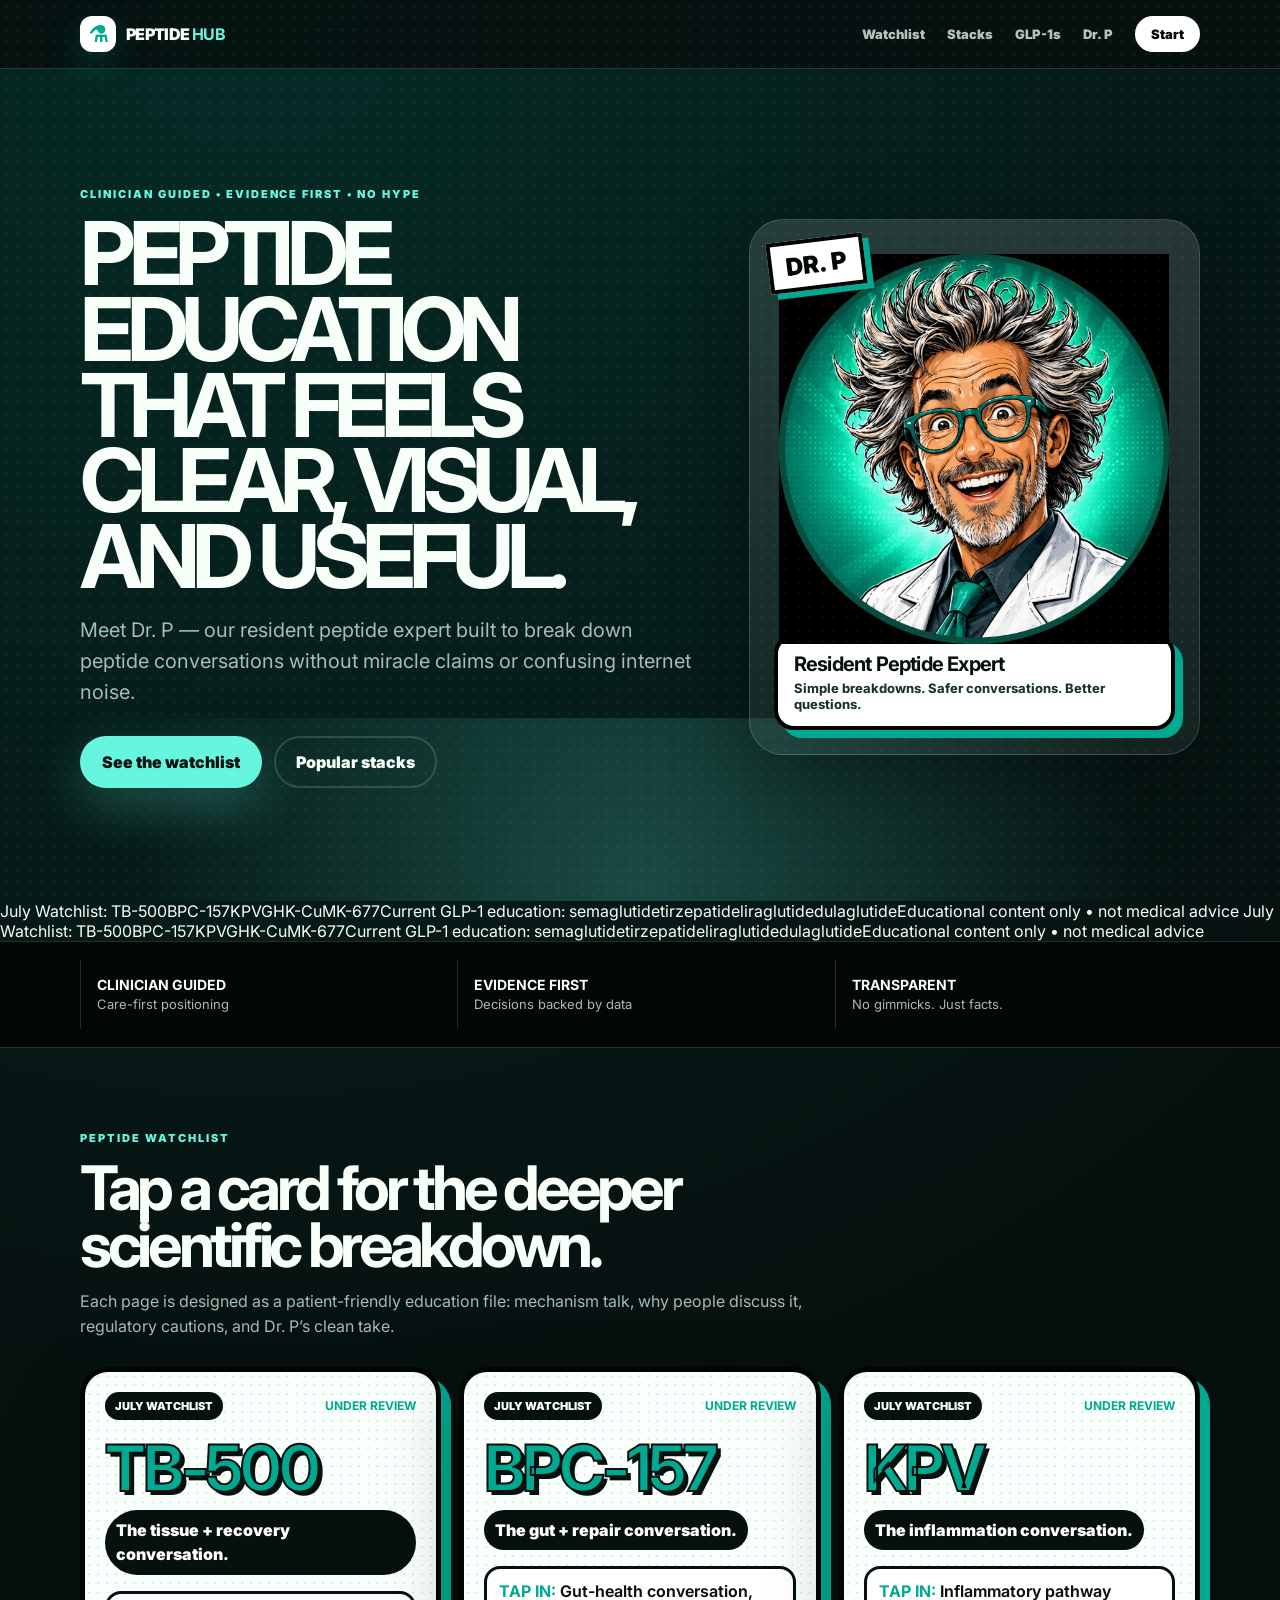
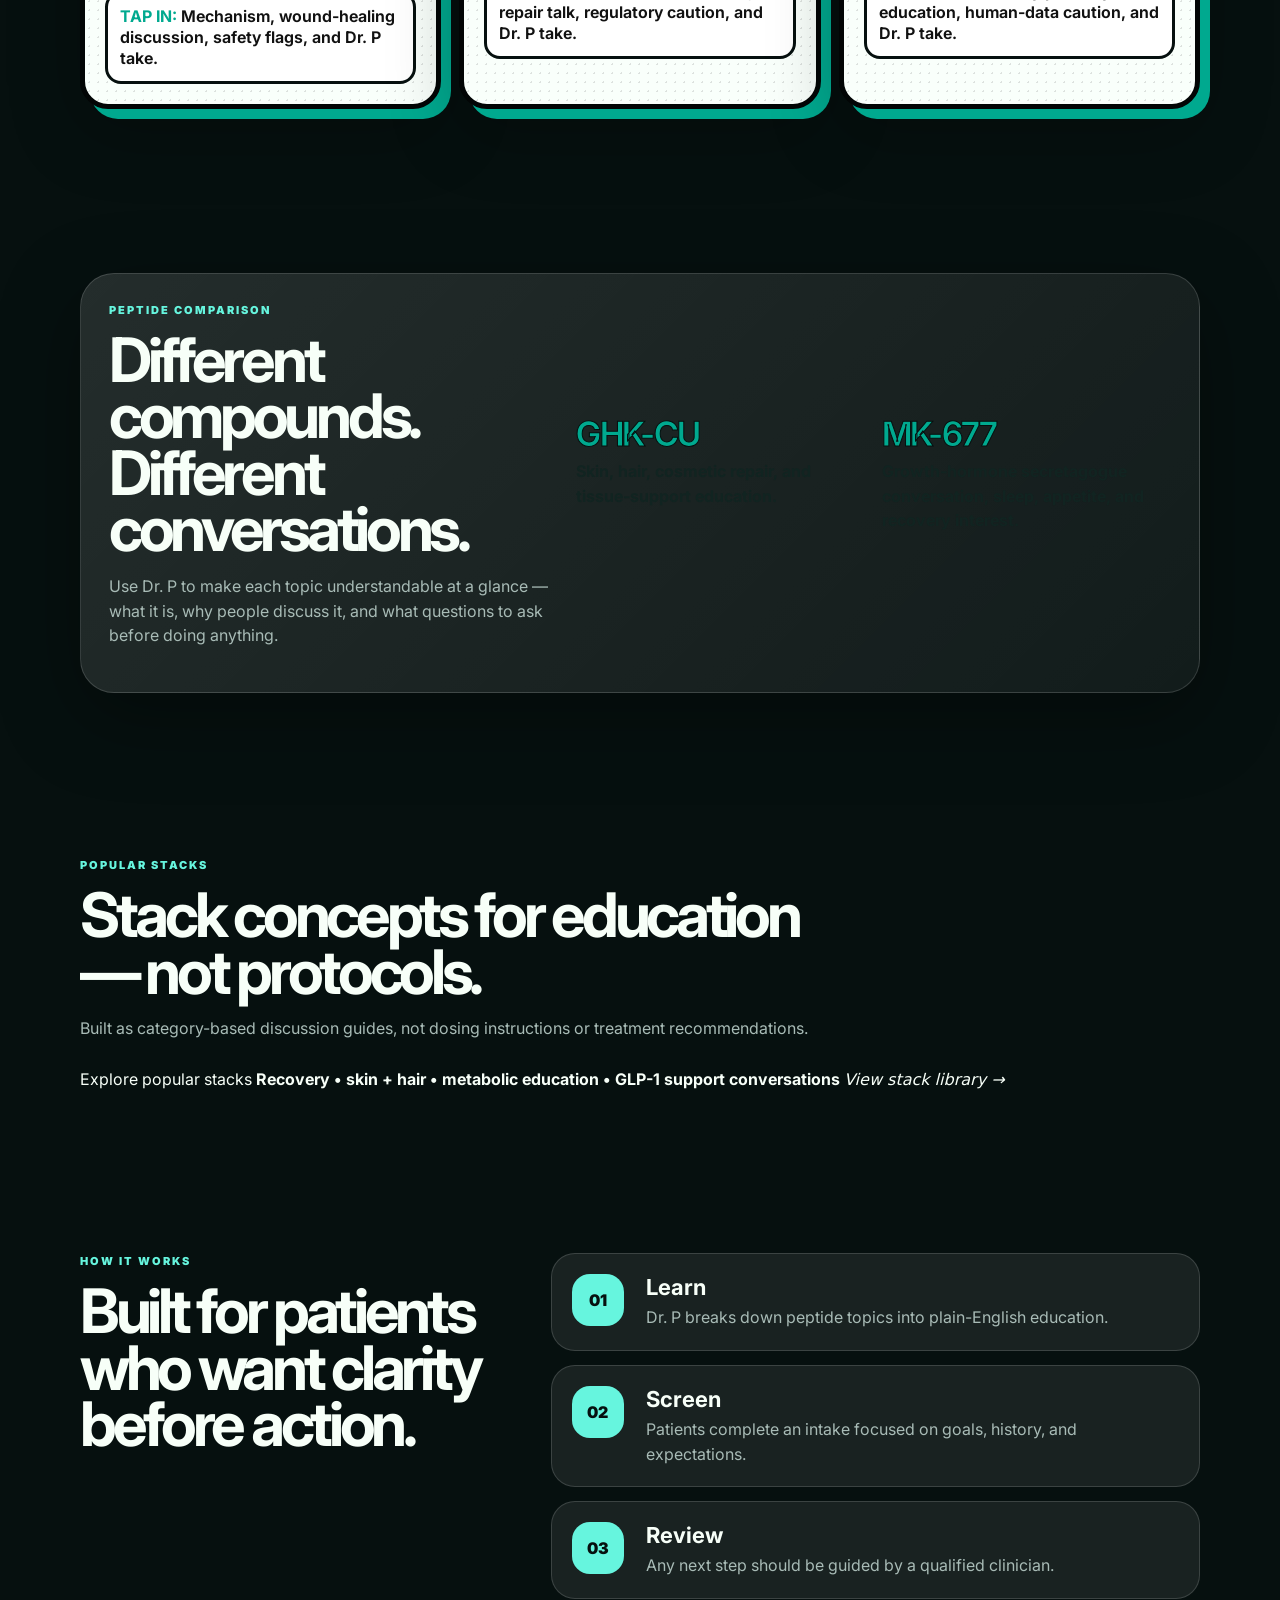
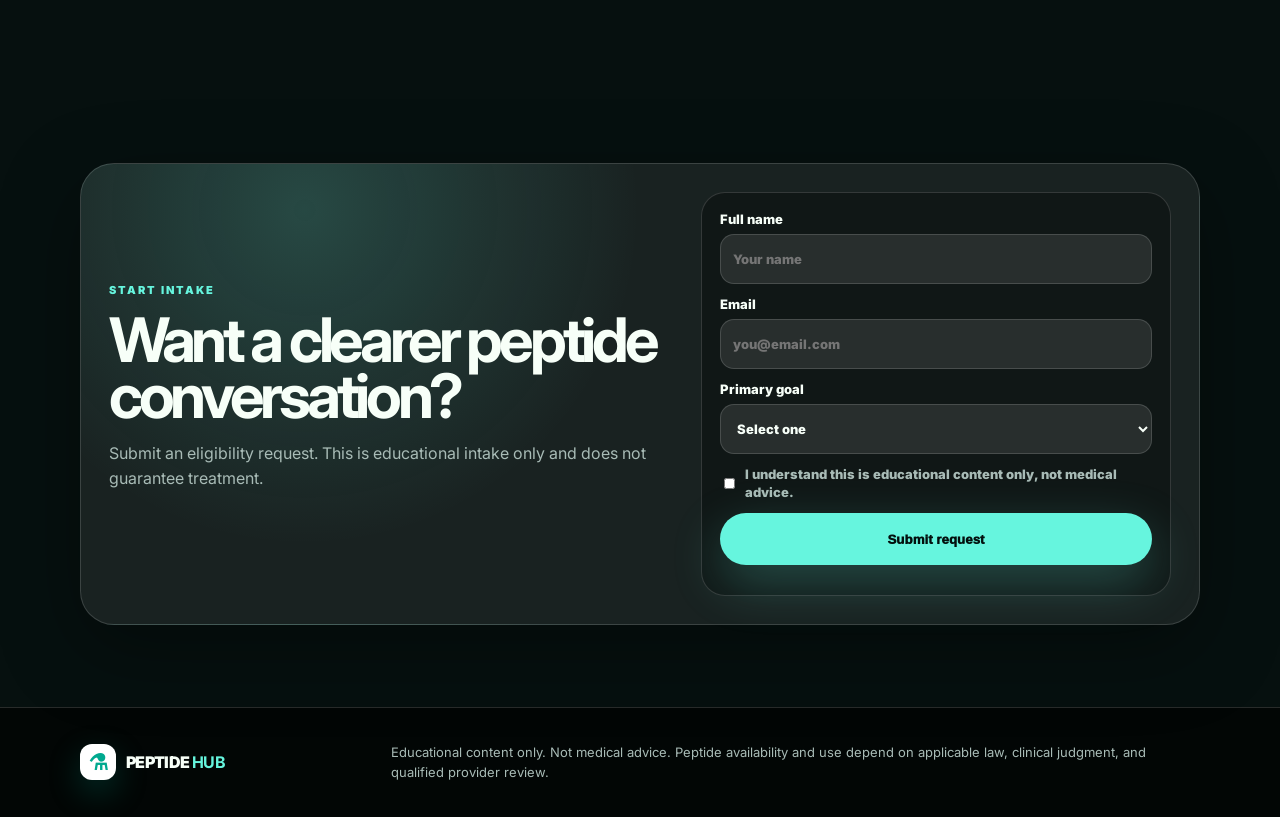
==== commit 3271e716: "Add clickable compound cards stacks entry and GLP1 ticker" ====
--- a/index.html
+++ b/index.html
@@ -4,7 +4,7 @@
   <meta charset="UTF-8" />
   <meta name="viewport" content="width=device-width, initial-scale=1.0" />
   <title>PeptideHubRx | Dr. P Peptide Education</title>
-  <meta name="description" content="PeptideHubRx is a mobile-first peptide education and intake experience featuring Dr. P, our resident peptide education guide." />
+  <meta name="description" content="PeptideHubRx is a mobile-first peptide education and intake experience featuring Dr. P, peptide watchlists, compound explainers, GLP-1 education, and provider-guided intake." />
   <link rel="preconnect" href="https://fonts.googleapis.com">
   <link rel="preconnect" href="https://fonts.gstatic.com" crossorigin>
   <link href="https://fonts.googleapis.com/css2?family=Inter:wght@400;600;700;800;900&display=swap" rel="stylesheet">
@@ -15,12 +15,13 @@
 
   <header class="site-header">
     <nav class="nav container">
-      <a class="brand" href="#top"><span class="brand-icon">⚗</span><span>PEPTIDE <b>HUB</b></span></a>
+      <a class="brand" href="index.html"><span class="brand-icon">⚗</span><span>PEPTIDE <b>HUB</b></span></a>
       <button class="nav-toggle" aria-expanded="false" aria-controls="navLinks">Menu</button>
       <div class="nav-links" id="navLinks">
         <a href="#watchlist">Watchlist</a>
+        <a href="stacks.html">Stacks</a>
+        <a href="#glp">GLP-1s</a>
         <a href="#drp">Dr. P</a>
-        <a href="#how">How it works</a>
         <a class="nav-cta" href="#contact">Start</a>
       </div>
     </nav>
@@ -35,7 +36,7 @@
           <p class="hero-subhead">Meet Dr. P — our resident peptide expert built to break down peptide conversations without miracle claims or confusing internet noise.</p>
           <div class="hero-actions">
             <a class="btn btn-primary" href="#watchlist">See the watchlist</a>
-            <a class="btn btn-secondary" href="#contact">Take the quiz</a>
+            <a class="btn btn-secondary" href="stacks.html">Popular stacks</a>
           </div>
         </div>
 
@@ -52,6 +53,13 @@
       </div>
     </section>
 
+    <section class="ticker-wrap" aria-label="Peptide and GLP-1 education ticker">
+      <div class="ticker-track">
+        <span>July Watchlist: TB-500</span><span>BPC-157</span><span>KPV</span><span>GHK-Cu</span><span>MK-677</span><span id="glp">Current GLP-1 education: semaglutide</span><span>tirzepatide</span><span>liraglutide</span><span>dulaglutide</span><span>Educational content only • not medical advice</span>
+        <span>July Watchlist: TB-500</span><span>BPC-157</span><span>KPV</span><span>GHK-Cu</span><span>MK-677</span><span>Current GLP-1 education: semaglutide</span><span>tirzepatide</span><span>liraglutide</span><span>dulaglutide</span><span>Educational content only • not medical advice</span>
+      </div>
+    </section>
+
     <section class="trust-strip">
       <div class="container trust-grid">
         <div><strong>Clinician Guided</strong><span>Care-first positioning</span></div>
@@ -64,43 +72,31 @@
       <div class="container">
         <div class="section-heading reveal">
           <p class="eyebrow">Peptide watchlist</p>
-          <h2>Comic-style education cards built for fast mobile reading.</h2>
-          <p>These are educational conversation starters, not medical advice or treatment claims.</p>
+          <h2>Tap a card for the deeper scientific breakdown.</h2>
+          <p>Each page is designed as a patient-friendly education file: mechanism talk, why people discuss it, regulatory cautions, and Dr. P’s clean take.</p>
         </div>
 
         <div class="watchlist-grid">
-          <article class="watch-card reveal">
+          <a class="watch-card reveal card-link" href="tb-500.html">
             <div class="watch-top"><span>July Watchlist</span><b>Under Review</b></div>
             <h3>TB-500</h3>
             <p class="tagline">The tissue + recovery conversation.</p>
-            <ul>
-              <li><strong>What it is:</strong> Often discussed in tissue-support and recovery conversations.</li>
-              <li><strong>Why it matters:</strong> FDA review topic: wound healing.</li>
-              <li><strong>Dr. P take:</strong> Focus on mechanism, evidence, safety, and regulation.</li>
-            </ul>
-          </article>
+            <ul><li><strong>Tap in:</strong> Mechanism, wound-healing discussion, safety flags, and Dr. P take.</li></ul>
+          </a>
 
-          <article class="watch-card reveal">
+          <a class="watch-card reveal card-link" href="bpc-157.html">
             <div class="watch-top"><span>July Watchlist</span><b>Under Review</b></div>
             <h3>BPC-157</h3>
             <p class="tagline">The gut + repair conversation.</p>
-            <ul>
-              <li><strong>What it is:</strong> Often discussed in gut-health, tissue-repair, and recovery conversations.</li>
-              <li><strong>Why it matters:</strong> FDA review topic: ulcerative colitis.</li>
-              <li><strong>Dr. P take:</strong> Popular topic where gut, inflammation, and recovery overlap.</li>
-            </ul>
-          </article>
+            <ul><li><strong>Tap in:</strong> Gut-health conversation, repair talk, regulatory caution, and Dr. P take.</li></ul>
+          </a>
 
-          <article class="watch-card reveal">
+          <a class="watch-card reveal card-link" href="kpv.html">
             <div class="watch-top"><span>July Watchlist</span><b>Under Review</b></div>
             <h3>KPV</h3>
             <p class="tagline">The inflammation conversation.</p>
-            <ul>
-              <li><strong>What it is:</strong> Short peptide often discussed around inflammatory-pathway education.</li>
-              <li><strong>Why it matters:</strong> Review topics include wound healing and inflammatory conditions.</li>
-              <li><strong>Dr. P take:</strong> Clean education first — no miracle claims.</li>
-            </ul>
-          </article>
+            <ul><li><strong>Tap in:</strong> Inflammatory pathway education, human-data caution, and Dr. P take.</li></ul>
+          </a>
         </div>
       </div>
     </section>
@@ -113,9 +109,24 @@
           <p>Use Dr. P to make each topic understandable at a glance — what it is, why people discuss it, and what questions to ask before doing anything.</p>
         </div>
         <div class="compare-grid">
-          <div><h3>GHK-Cu</h3><p>Often discussed in skin, hair, cosmetic repair, and tissue-support conversations.</p></div>
-          <div><h3>MK-677</h3><p>Often discussed around sleep, appetite, recovery, and body-composition interest.</p></div>
+          <a href="ghk-cu.html"><h3>GHK-Cu</h3><p>Skin, hair, cosmetic repair, and tissue-support education.</p></a>
+          <a href="mk-677.html"><h3>MK-677</h3><p>Growth-hormone secretagogue conversation, sleep, appetite, and recovery interest.</p></a>
         </div>
+      </div>
+    </section>
+
+    <section class="watchlist-section compact-section">
+      <div class="container">
+        <div class="section-heading reveal">
+          <p class="eyebrow">Popular stacks</p>
+          <h2>Stack concepts for education — not protocols.</h2>
+          <p>Built as category-based discussion guides, not dosing instructions or treatment recommendations.</p>
+        </div>
+        <a class="stack-feature-card reveal" href="stacks.html">
+          <span>Explore popular stacks</span>
+          <strong>Recovery • skin + hair • metabolic education • GLP-1 support conversations</strong>
+          <em>View stack library →</em>
+        </a>
       </div>
     </section>
 
@@ -154,7 +165,7 @@
 
   <footer class="footer">
     <div class="container footer-grid">
-      <a class="brand" href="#top"><span class="brand-icon">⚗</span><span>PEPTIDE <b>HUB</b></span></a>
+      <a class="brand" href="index.html"><span class="brand-icon">⚗</span><span>PEPTIDE <b>HUB</b></span></a>
       <p>Educational content only. Not medical advice. Peptide availability and use depend on applicable law, clinical judgment, and qualified provider review.</p>
     </div>
   </footer>
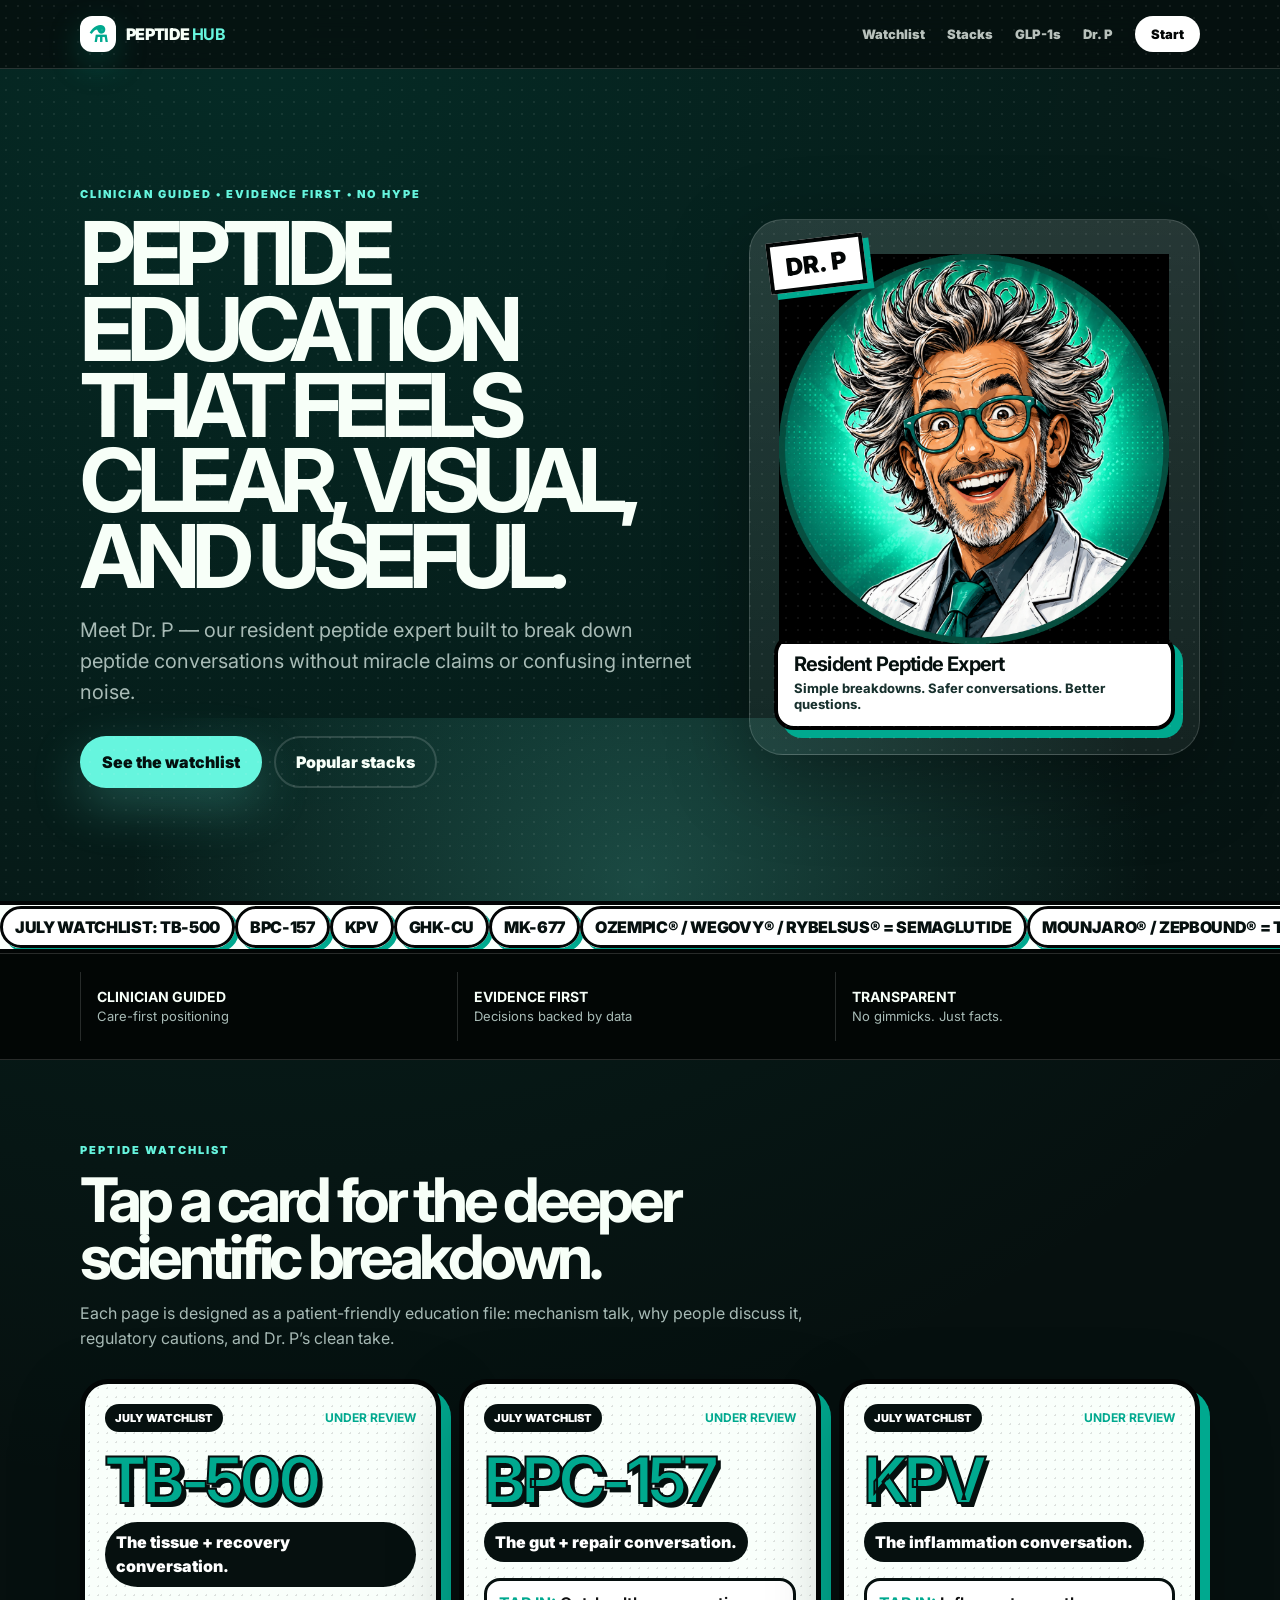
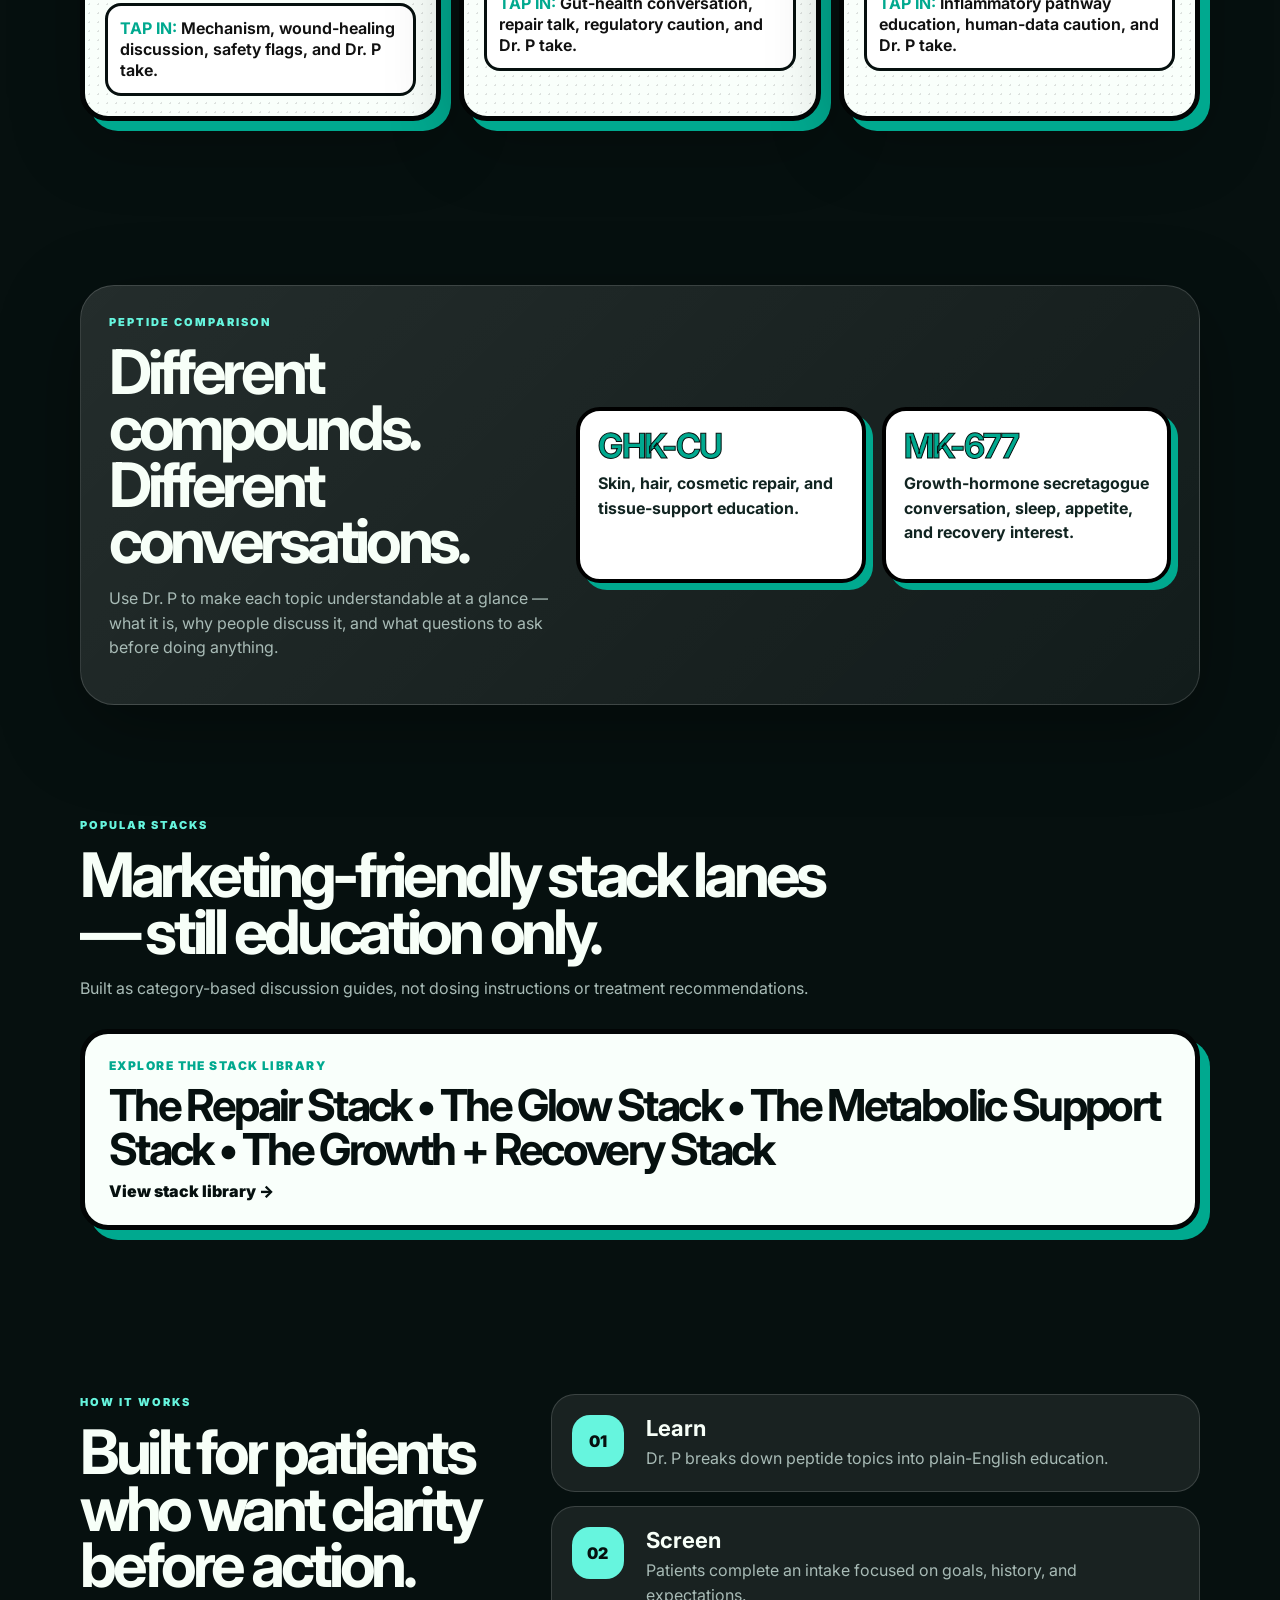
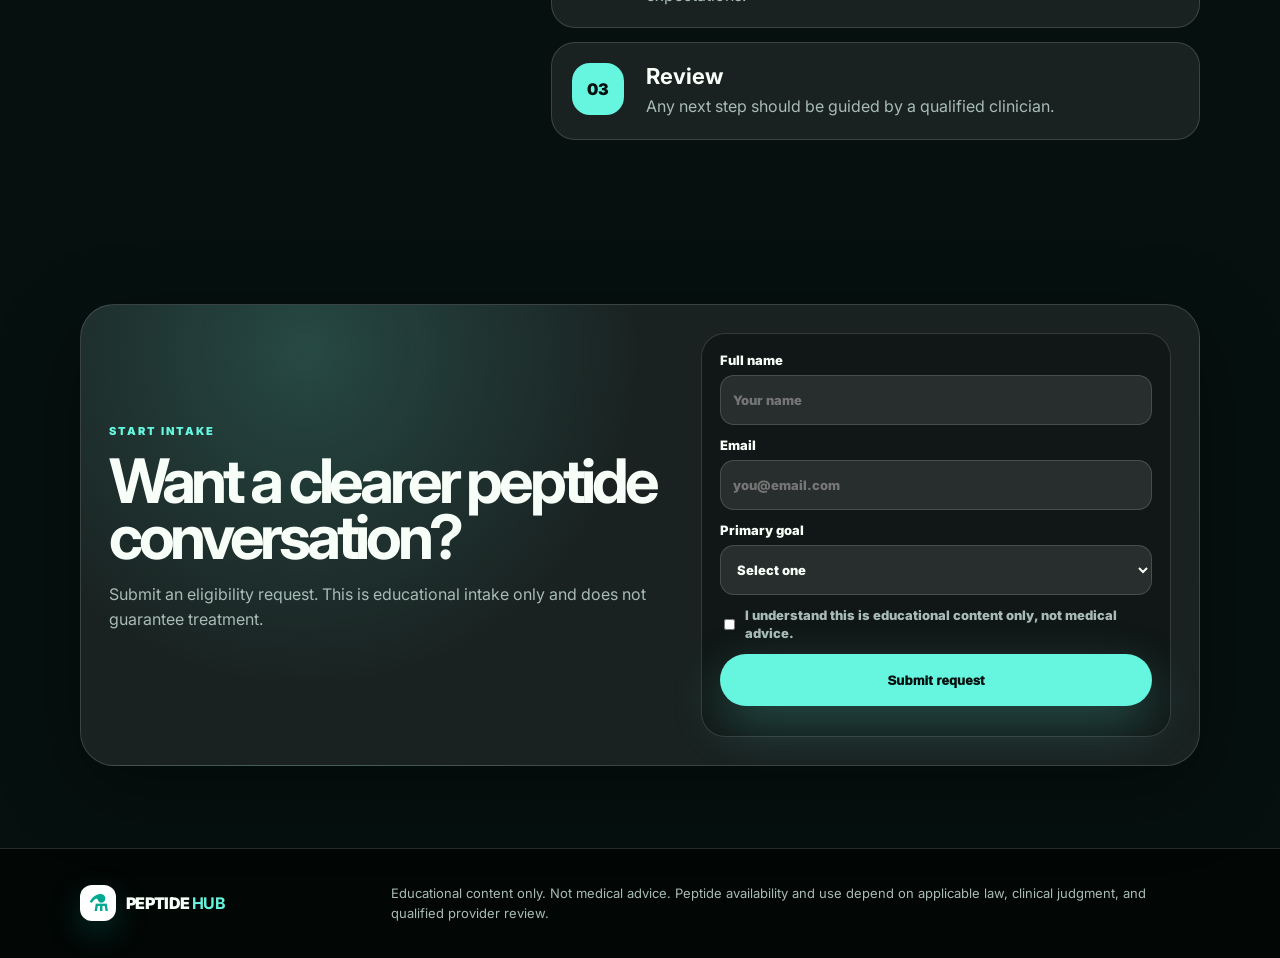
==== commit 63360581: "Fix ticker content and rename stack marketing lanes on homepage" ====
--- a/index.html
+++ b/index.html
@@ -20,7 +20,7 @@
       <div class="nav-links" id="navLinks">
         <a href="#watchlist">Watchlist</a>
         <a href="stacks.html">Stacks</a>
-        <a href="#glp">GLP-1s</a>
+        <a href="glp-1.html">GLP-1s</a>
         <a href="#drp">Dr. P</a>
         <a class="nav-cta" href="#contact">Start</a>
       </div>
@@ -55,8 +55,12 @@
 
     <section class="ticker-wrap" aria-label="Peptide and GLP-1 education ticker">
       <div class="ticker-track">
-        <span>July Watchlist: TB-500</span><span>BPC-157</span><span>KPV</span><span>GHK-Cu</span><span>MK-677</span><span id="glp">Current GLP-1 education: semaglutide</span><span>tirzepatide</span><span>liraglutide</span><span>dulaglutide</span><span>Educational content only • not medical advice</span>
-        <span>July Watchlist: TB-500</span><span>BPC-157</span><span>KPV</span><span>GHK-Cu</span><span>MK-677</span><span>Current GLP-1 education: semaglutide</span><span>tirzepatide</span><span>liraglutide</span><span>dulaglutide</span><span>Educational content only • not medical advice</span>
+        <div class="ticker-group">
+          <span>July Watchlist: TB-500</span><span>BPC-157</span><span>KPV</span><span>GHK-Cu</span><span>MK-677</span><span>Ozempic® / Wegovy® / Rybelsus® = semaglutide</span><span>Mounjaro® / Zepbound® = tirzepatide</span><span>Victoza® / Saxenda® = liraglutide</span><span>Trulicity® = dulaglutide</span><span>Education only • not medical advice</span>
+        </div>
+        <div class="ticker-group" aria-hidden="true">
+          <span>July Watchlist: TB-500</span><span>BPC-157</span><span>KPV</span><span>GHK-Cu</span><span>MK-677</span><span>Ozempic® / Wegovy® / Rybelsus® = semaglutide</span><span>Mounjaro® / Zepbound® = tirzepatide</span><span>Victoza® / Saxenda® = liraglutide</span><span>Trulicity® = dulaglutide</span><span>Education only • not medical advice</span>
+        </div>
       </div>
     </section>
 
@@ -119,12 +123,12 @@
       <div class="container">
         <div class="section-heading reveal">
           <p class="eyebrow">Popular stacks</p>
-          <h2>Stack concepts for education — not protocols.</h2>
+          <h2>Marketing-friendly stack lanes — still education only.</h2>
           <p>Built as category-based discussion guides, not dosing instructions or treatment recommendations.</p>
         </div>
         <a class="stack-feature-card reveal" href="stacks.html">
-          <span>Explore popular stacks</span>
-          <strong>Recovery • skin + hair • metabolic education • GLP-1 support conversations</strong>
+          <span>Explore the stack library</span>
+          <strong>The Repair Stack • The Glow Stack • The Metabolic Support Stack • The Growth + Recovery Stack</strong>
           <em>View stack library →</em>
         </a>
       </div>
--- a/styles.css
+++ b/styles.css
@@ -48,7 +48,6 @@
 .nav-links { display: flex; align-items: center; gap: 22px; font-size: 13px; font-weight: 900; color: rgba(247,255,248,.74); }
 .nav-cta { padding: 10px 16px; border-radius: 999px; background: var(--white); color: var(--black) !important; }
 .nav-toggle { display: none; }
-
 .mobile-hero { min-height: calc(100svh - 68px); display: grid; align-items: center; padding: 42px 0 38px; position: relative; overflow: hidden; }
 .mobile-hero::after { content: ""; position: absolute; inset: auto -10% -18% -10%; height: 40%; background: radial-gradient(circle, rgba(102,245,222,.22), transparent 65%); pointer-events: none; }
 .hero-wrap { display: grid; grid-template-columns: 1fr .72fr; gap: 42px; align-items: center; position: relative; z-index: 2; }
@@ -70,42 +69,38 @@
 .drp-label { margin-top: -10px; background: #fff; color: #06100f; border: 4px solid #000; border-radius: 20px; padding: 14px 16px; box-shadow: 8px 8px 0 var(--teal); }
 .drp-label strong { display: block; font-size: 20px; letter-spacing: -.04em; }
 .drp-label span { display: block; color: #18312e; font-weight: 750; font-size: 13px; margin-top: 4px; }
-
 .trust-strip { padding: 18px 0; background: #020605; border-top: 1px solid var(--line); border-bottom: 1px solid var(--line); }
 .trust-grid { display: grid; grid-template-columns: repeat(3, 1fr); gap: 12px; }
 .trust-grid div { padding: 16px; border-left: 1px solid var(--line); }
 .trust-grid strong { display: block; text-transform: uppercase; font-size: 14px; }
 .trust-grid span { color: var(--muted); font-size: 13px; }
-
 .watchlist-section, .comparison-section, .how-section, .final-cta { padding: 82px 0; }
 .section-heading { max-width: 760px; margin-bottom: 28px; }
 .watchlist-grid { display: grid; grid-template-columns: repeat(3, 1fr); gap: 18px; }
-.watch-card { background: #f9fffb; color: #07100f; border: 5px solid #020505; border-radius: 28px; padding: 20px; box-shadow: 10px 10px 0 var(--teal), 0 22px 70px rgba(0,0,0,.28); position: relative; overflow: hidden; }
+.watch-card { background: #f9fffb; color: #07100f; border: 5px solid #020505; border-radius: 28px; padding: 20px; box-shadow: 10px 10px 0 var(--teal), 0 22px 70px rgba(0,0,0,.28); position: relative; overflow: hidden; transition: transform .2s ease; }
+.watch-card:hover { transform: translateY(-4px); }
 .watch-card::before { content: ""; position: absolute; inset: 0; opacity: .12; background-image: radial-gradient(#111 1px, transparent 1px); background-size: 9px 9px; pointer-events: none; }
 .watch-card > * { position: relative; z-index: 2; }
 .watch-top { display: flex; justify-content: space-between; gap: 10px; align-items: center; margin-bottom: 16px; }
 .watch-top span { background: #06100f; color: #fff; padding: 7px 10px; border-radius: 999px; text-transform: uppercase; font-size: 11px; font-weight: 950; }
 .watch-top b { color: var(--teal); text-transform: uppercase; font-size: 12px; }
 .watch-card h3 { font-size: clamp(42px, 5vw, 64px); color: var(--teal); text-transform: uppercase; -webkit-text-stroke: 2px #06100f; text-shadow: 4px 4px 0 #06100f; margin-bottom: 10px; }
-.tagline { color: #06100f; background: #06100f; color: #fff; display: inline-block; padding: 8px 11px; border-radius: 999px; font-weight: 950; margin-bottom: 16px; }
+.tagline { background: #06100f; color: #fff; display: inline-block; padding: 8px 11px; border-radius: 999px; font-weight: 950; margin-bottom: 16px; }
 ul { list-style: none; padding: 0; margin: 0; display: grid; gap: 10px; }
 li { background: #fff; border: 3px solid #06100f; border-radius: 16px; padding: 12px; color: #111; font-weight: 650; line-height: 1.3; }
 li strong { color: var(--teal); text-transform: uppercase; }
-
 .comparison-card, .cta-card { border: 1px solid var(--line); border-radius: 34px; background: linear-gradient(135deg, rgba(255,255,255,.12), rgba(255,255,255,.05)); padding: 28px; box-shadow: var(--shadow); }
 .comparison-card { display: grid; grid-template-columns: .85fr 1.15fr; gap: 28px; align-items: center; }
 .compare-grid { display: grid; grid-template-columns: 1fr 1fr; gap: 16px; }
-.compare-grid div { background: #fff; color: #06100f; border: 4px solid #000; border-radius: 24px; padding: 18px; box-shadow: 7px 7px 0 var(--teal); }
+.compare-grid div, .compare-grid a { background: #fff; color: #06100f; border: 4px solid #000; border-radius: 24px; padding: 18px; box-shadow: 7px 7px 0 var(--teal); display: block; }
 .compare-grid h3 { color: var(--teal); font-size: 34px; text-transform: uppercase; -webkit-text-stroke: 1px #06100f; }
 .compare-grid p { color: #112421; font-weight: 700; }
-
 .how-grid { display: grid; grid-template-columns: .8fr 1.2fr; gap: 38px; align-items: start; }
 .steps-list { display: grid; gap: 14px; }
 .step { display: grid; grid-template-columns: 58px 1fr; gap: 16px; align-items: start; padding: 20px; border-radius: 24px; border: 1px solid var(--line); background: var(--card); }
 .step span { width: 52px; height: 52px; display: grid; place-items: center; background: var(--teal2); color: #06100f; border-radius: 18px; font-weight: 950; }
 .step strong { font-size: 22px; }
 .step p { margin: 5px 0 0; }
-
 .cta-card { display: grid; grid-template-columns: .9fr .75fr; gap: 28px; align-items: center; background: radial-gradient(circle at 20% 10%, rgba(102,245,222,.18), transparent 34%), rgba(255,255,255,.08); }
 .lead-form { display: grid; gap: 12px; padding: 18px; border-radius: 24px; background: rgba(0,0,0,.32); border: 1px solid var(--line); }
 .lead-form label { display: grid; gap: 7px; font-size: 13px; font-weight: 850; }
@@ -117,15 +112,15 @@
 .footer { padding: 34px 0; background: #020605; border-top: 1px solid var(--line); }
 .footer-grid { display: grid; grid-template-columns: .35fr 1fr; gap: 28px; align-items: center; }
 .footer p { font-size: 13px; margin: 0; }
-
 .reveal { opacity: 0; transform: translateY(22px); transition: opacity .55s ease, transform .55s ease; }
 .reveal.in-view { opacity: 1; transform: translateY(0); }
-
+.ticker-wrap{overflow:hidden;background:#f9fffb;color:#06100f;border-top:4px solid #020505;border-bottom:4px solid #020505;white-space:nowrap}.ticker-track{display:inline-flex;gap:22px;align-items:center;min-width:max-content;padding:12px 0;animation:tickerMove 28s linear infinite}.ticker-track span{font-weight:950;text-transform:uppercase;letter-spacing:-.02em;border:3px solid #020505;border-radius:999px;padding:8px 12px;background:#fff;box-shadow:4px 4px 0 var(--teal)}@keyframes tickerMove{from{transform:translateX(0)}to{transform:translateX(-50%)}}
+.card-link{display:block;color:#07100f}.compact-section{padding-top:30px}.stack-feature-card{display:grid;gap:10px;background:#f9fffb;color:#06100f;border:5px solid #020505;border-radius:28px;padding:24px;box-shadow:10px 10px 0 var(--teal);font-weight:900}.stack-feature-card span{color:var(--teal);text-transform:uppercase;letter-spacing:.12em;font-size:12px}.stack-feature-card strong{font-size:clamp(25px,4vw,44px);line-height:1;letter-spacing:-.06em}.stack-feature-card em{font-style:normal;color:#06100f}.detail-hero{padding:80px 0 54px;background:radial-gradient(circle at 80% 20%,rgba(102,245,222,.22),transparent 35%),var(--bg)}.detail-grid{display:grid;grid-template-columns:1fr .42fr;gap:34px;align-items:center}.detail-hero h1{font-size:clamp(64px,11vw,128px);color:var(--teal2);text-transform:uppercase;-webkit-text-stroke:2px #020505;text-shadow:5px 5px 0 #020505}.drp-mini{background:#f9fffb;color:#06100f;border:5px solid #020505;border-radius:28px;padding:16px;box-shadow:8px 8px 0 var(--teal);display:grid;gap:10px}.drp-mini img{border-radius:50%;border:5px solid #063b35}.drp-mini strong{font-size:22px;letter-spacing:-.04em}.drp-mini span{color:#18312e;font-weight:750}.detail-section{padding:44px 0}.detail-content{display:grid;gap:18px}.detail-content article,.stack-card,.glp-card{background:rgba(255,255,255,.08);border:1px solid var(--line);border-radius:26px;padding:24px;box-shadow:var(--shadow)}.detail-content h2,.stack-card h2,.glp-card h2{font-size:clamp(28px,4vw,44px);line-height:.98;letter-spacing:-.06em}.detail-content p,.stack-card p,.glp-card p{font-size:16px}.stack-library,.glp-grid{display:grid;grid-template-columns:repeat(2,1fr);gap:18px}.stack-card span,.glp-card span{color:var(--teal2);text-transform:uppercase;font-size:12px;letter-spacing:.14em;font-weight:950}.stack-card a{display:inline-flex;margin:10px 10px 0 0;background:var(--teal2);color:#06100f;border-radius:999px;padding:9px 12px;font-weight:950}.open-static{display:flex!important;position:static!important;background:transparent!important;border:0!important;padding:0!important}
 @media (max-width: 860px) {
   .nav-toggle { display: inline-flex; border: 1px solid var(--line); color: var(--ink); background: transparent; border-radius: 999px; padding: 8px 12px; }
   .nav-links { position: absolute; top: 72px; left: 16px; right: 16px; display: none; flex-direction: column; align-items: stretch; padding: 16px; background: rgba(6,16,15,.96); border: 1px solid var(--line); border-radius: 22px; }
   .nav-links.open { display: flex; }
-  .hero-wrap, .comparison-card, .how-grid, .cta-card, .footer-grid { grid-template-columns: 1fr; }
+  .hero-wrap, .comparison-card, .how-grid, .cta-card, .footer-grid, .detail-grid, .stack-library, .glp-grid { grid-template-columns: 1fr; }
   .watchlist-grid { grid-template-columns: 1fr; }
   .trust-grid { grid-template-columns: 1fr; }
   .compare-grid { grid-template-columns: 1fr; }
@@ -133,8 +128,8 @@
   .hero-copy { text-align: center; }
   .hero-actions { justify-content: center; }
   .drp-hero-card { max-width: 430px; margin: 0 auto; }
+  .ticker-track{animation-duration:36s}.detail-hero{padding-top:50px}.open-static{gap:12px;font-size:12px}.drp-mini{max-width:340px;margin:0 auto}.stack-feature-card{box-shadow:6px 6px 0 var(--teal)}
 }
-
 @media (max-width: 520px) {
   .container { width: min(100% - 24px, 1120px); }
   .nav { min-height: 62px; }
@@ -155,8 +150,8 @@
   .step { grid-template-columns: 46px 1fr; padding: 16px; }
   .step span { width: 42px; height: 42px; border-radius: 14px; font-size: 12px; }
 }
-
 @media (prefers-reduced-motion: reduce) {
   *, *::before, *::after { animation: none !important; transition: none !important; scroll-behavior: auto !important; }
   .reveal { opacity: 1; transform: none; }
+  .ticker-track{animation:none}
 }
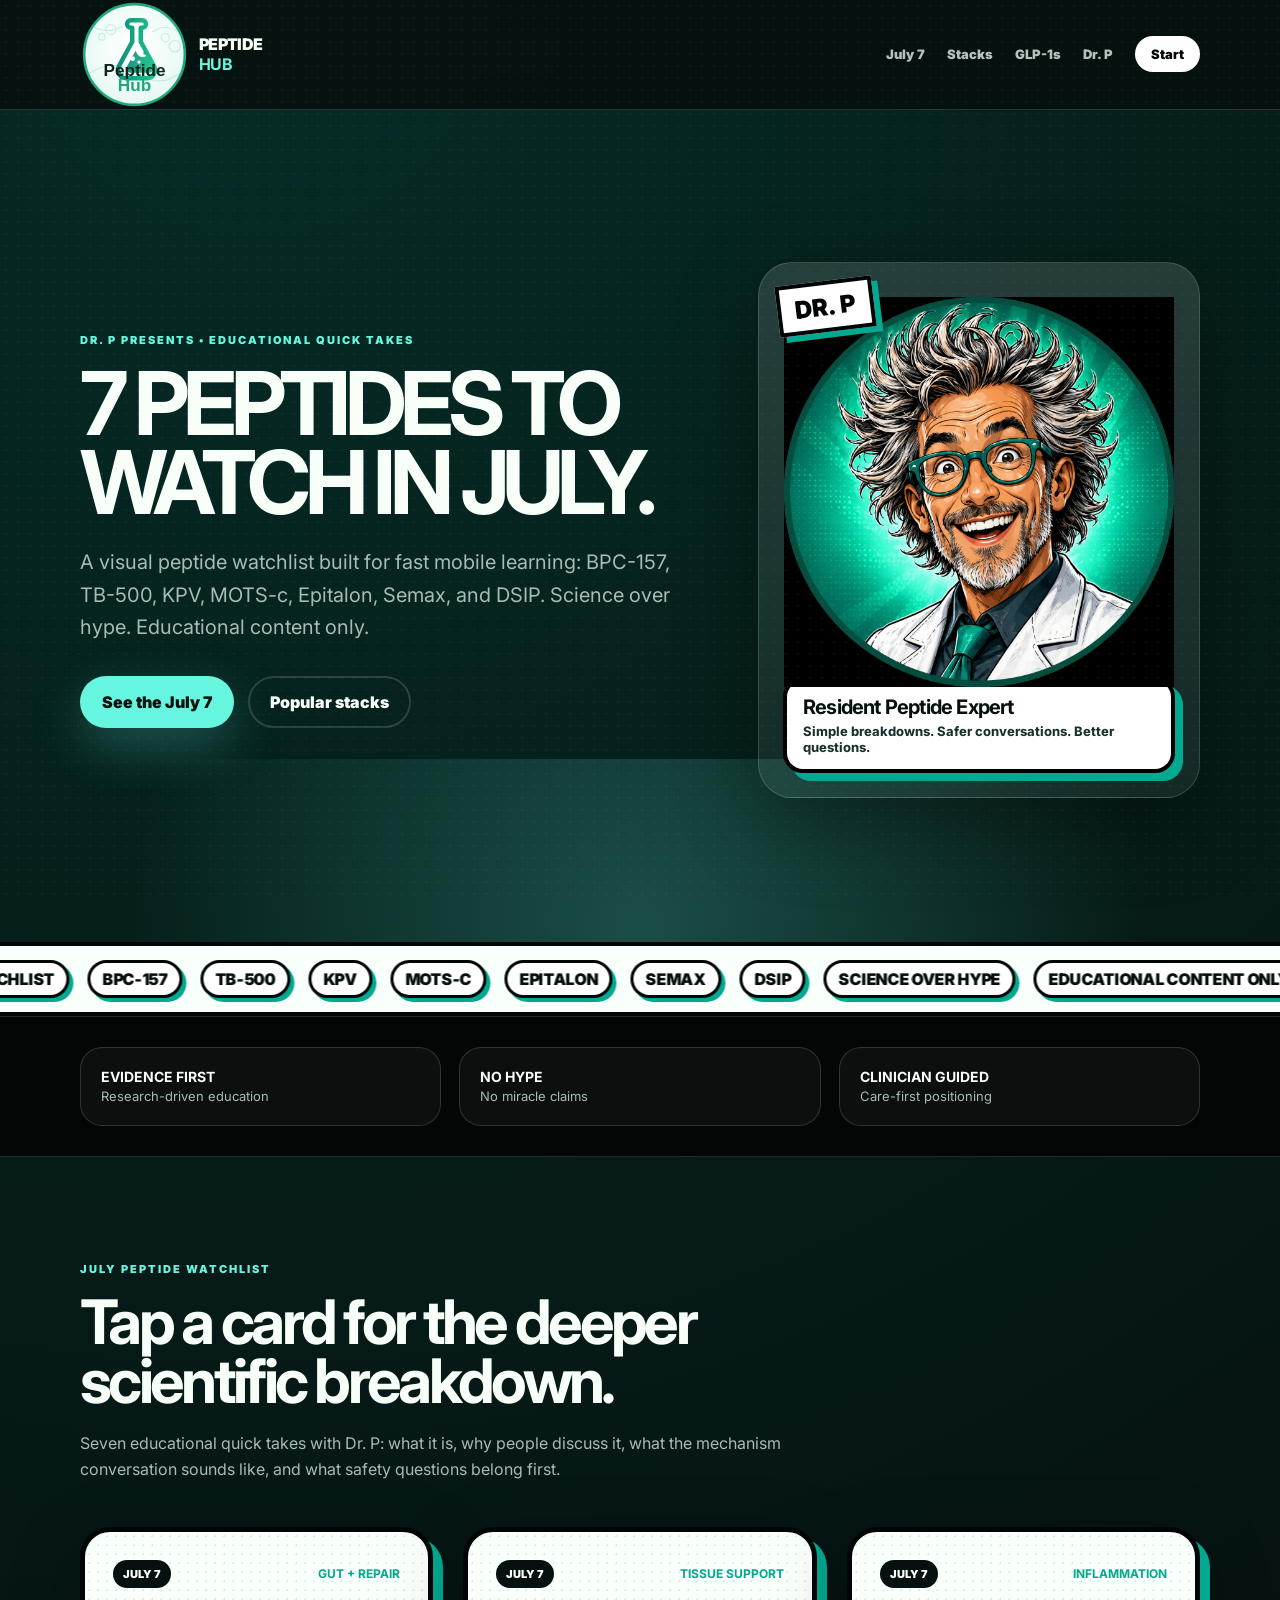
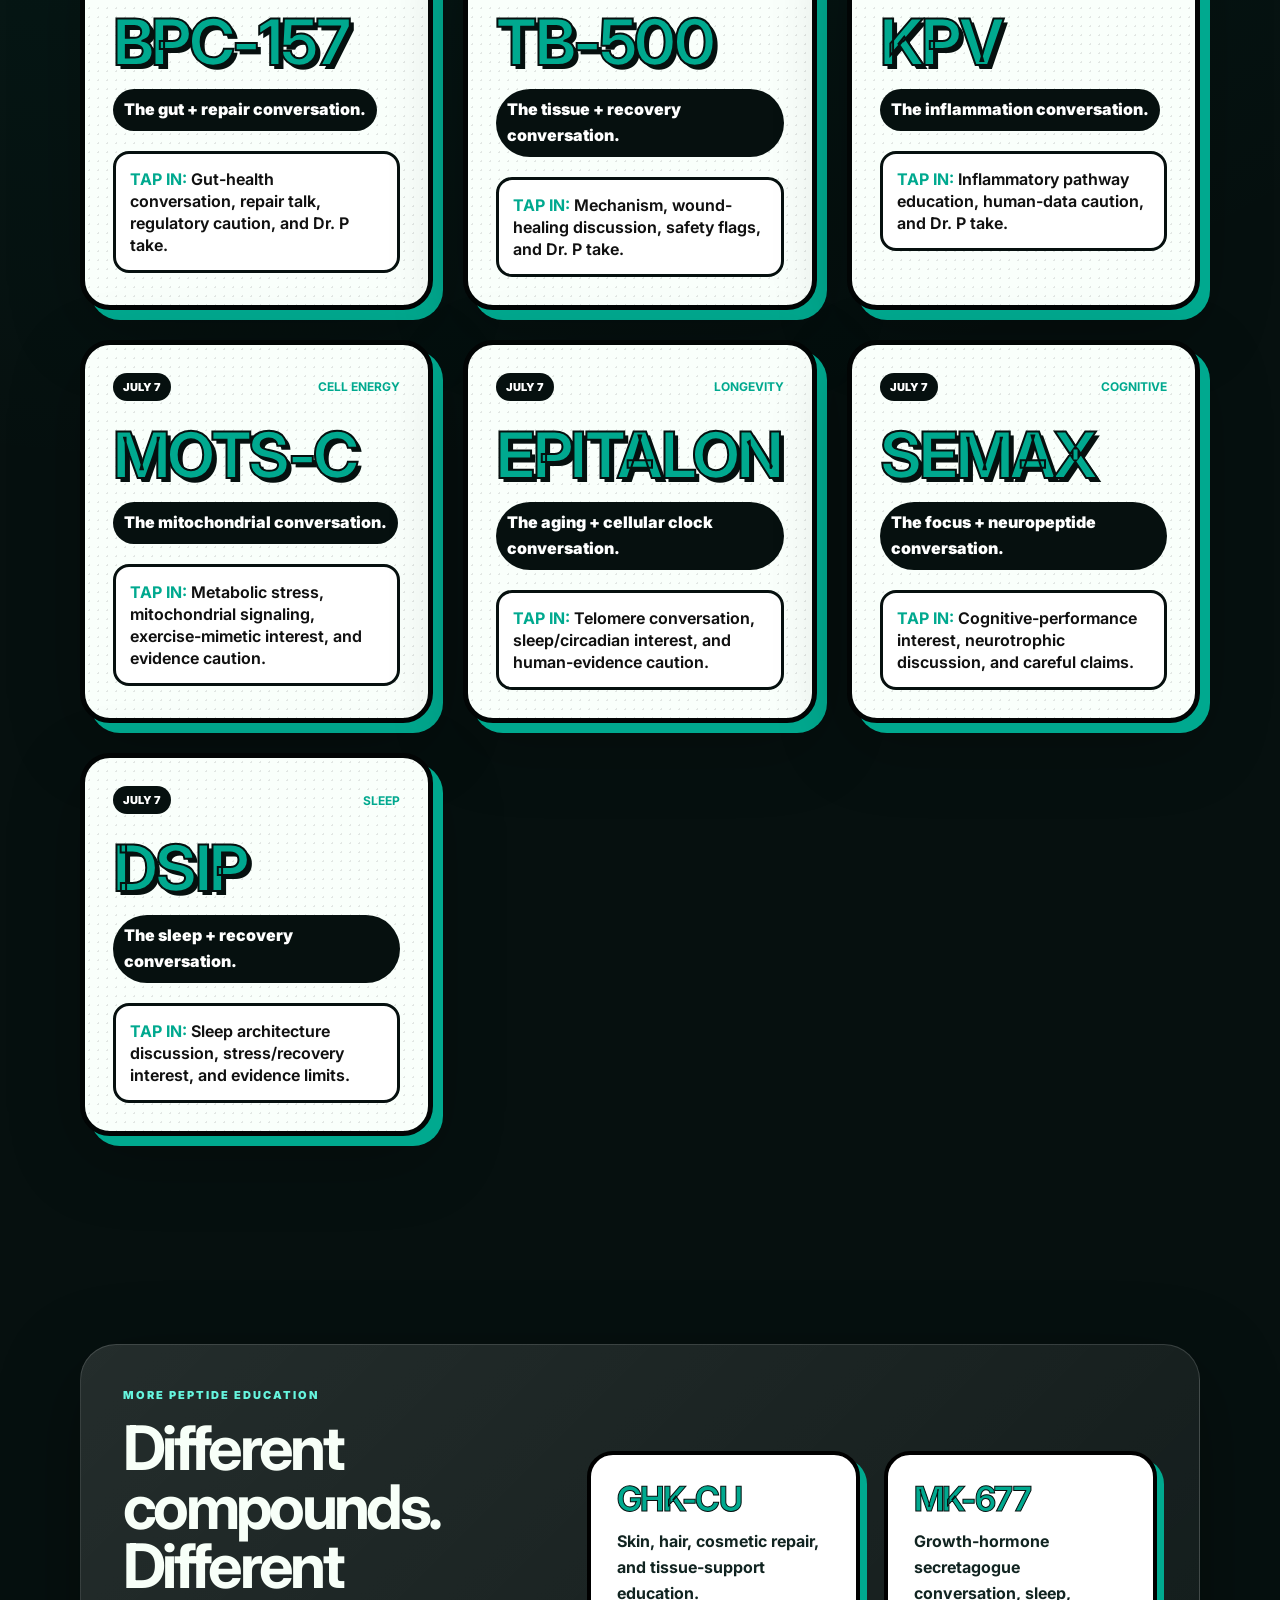
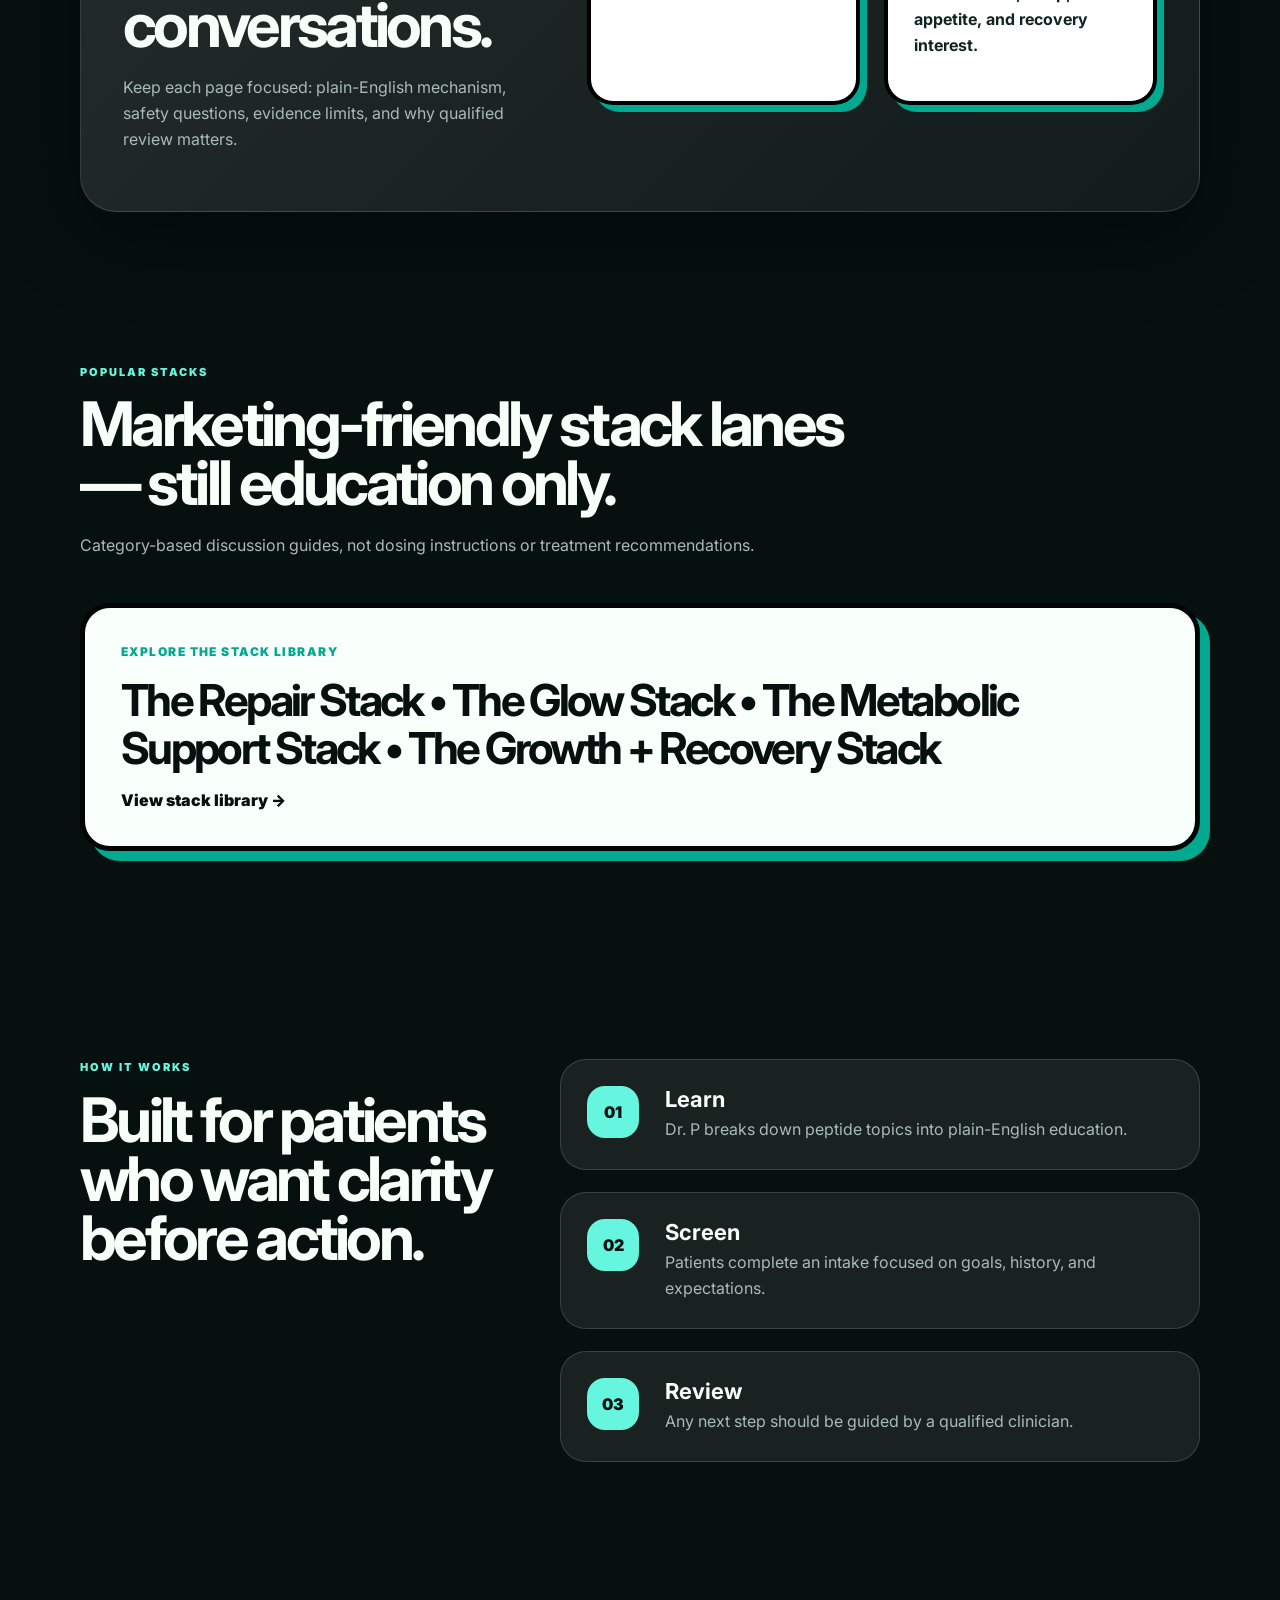
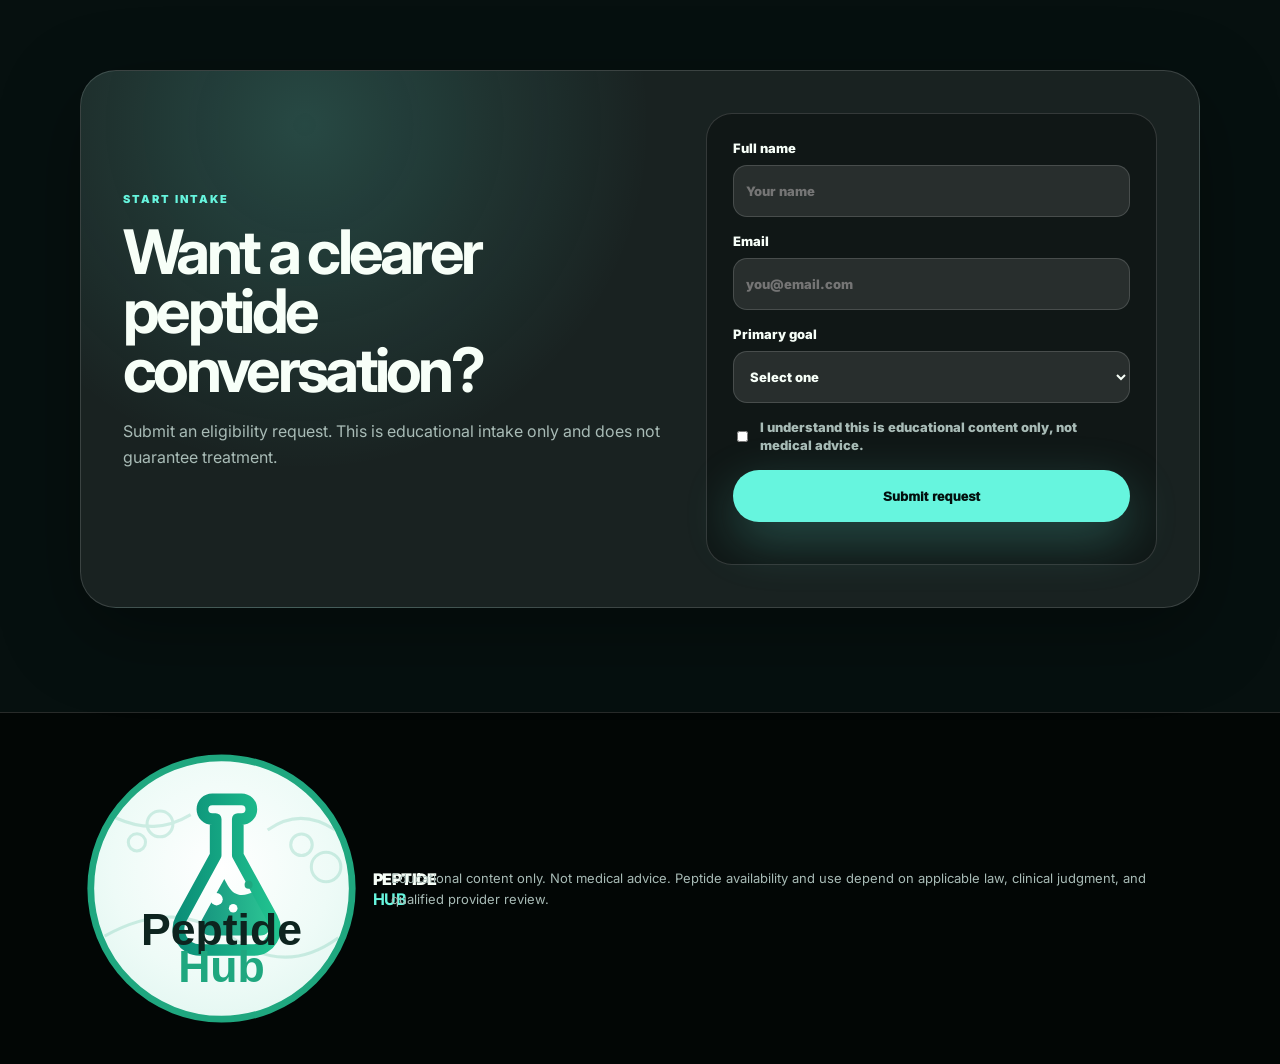
==== commit 74aab601: "Update homepage with logo and July 7 watchlist" ====
--- a/index.html
+++ b/index.html
@@ -3,8 +3,8 @@
 <head>
   <meta charset="UTF-8" />
   <meta name="viewport" content="width=device-width, initial-scale=1.0" />
-  <title>PeptideHubRx | Dr. P Peptide Education</title>
-  <meta name="description" content="PeptideHubRx is a mobile-first peptide education and intake experience featuring Dr. P, peptide watchlists, compound explainers, GLP-1 education, and provider-guided intake." />
+  <title>PeptideHubRx | Dr. P July Peptide Watchlist</title>
+  <meta name="description" content="PeptideHubRx is a mobile-first peptide education and intake experience featuring Dr. P, the July 7 peptide watchlist, compound explainers, GLP-1 education, and provider-guided intake." />
   <link rel="preconnect" href="https://fonts.googleapis.com">
   <link rel="preconnect" href="https://fonts.gstatic.com" crossorigin>
   <link href="https://fonts.googleapis.com/css2?family=Inter:wght@400;600;700;800;900&display=swap" rel="stylesheet">
@@ -15,10 +15,10 @@
 
   <header class="site-header">
     <nav class="nav container">
-      <a class="brand" href="index.html"><span class="brand-icon">⚗</span><span>PEPTIDE <b>HUB</b></span></a>
+      <a class="brand brand-logo" href="index.html"><img src="peptide-hub-logo.svg" alt="Peptide Hub logo"><span>PEPTIDE <b>HUB</b></span></a>
       <button class="nav-toggle" aria-expanded="false" aria-controls="navLinks">Menu</button>
       <div class="nav-links" id="navLinks">
-        <a href="#watchlist">Watchlist</a>
+        <a href="#watchlist">July 7</a>
         <a href="stacks.html">Stacks</a>
         <a href="glp-1.html">GLP-1s</a>
         <a href="#drp">Dr. P</a>
@@ -28,14 +28,14 @@
   </header>
 
   <main id="top">
-    <section class="mobile-hero">
+    <section class="mobile-hero july-hero">
       <div class="container hero-wrap">
         <div class="hero-copy reveal">
-          <p class="eyebrow">Clinician guided • evidence first • no hype</p>
-          <h1>Peptide education that feels clear, visual, and useful.</h1>
-          <p class="hero-subhead">Meet Dr. P — our resident peptide expert built to break down peptide conversations without miracle claims or confusing internet noise.</p>
+          <p class="eyebrow">Dr. P presents • educational quick takes</p>
+          <h1>7 peptides to watch in July.</h1>
+          <p class="hero-subhead">A visual peptide watchlist built for fast mobile learning: BPC-157, TB-500, KPV, MOTS-c, Epitalon, Semax, and DSIP. Science over hype. Educational content only.</p>
           <div class="hero-actions">
-            <a class="btn btn-primary" href="#watchlist">See the watchlist</a>
+            <a class="btn btn-primary" href="#watchlist">See the July 7</a>
             <a class="btn btn-secondary" href="stacks.html">Popular stacks</a>
           </div>
         </div>
@@ -53,54 +53,41 @@
       </div>
     </section>
 
-    <section class="ticker-wrap" aria-label="Peptide and GLP-1 education ticker">
+    <section class="ticker-wrap" aria-label="July peptide education ticker">
       <div class="ticker-track">
         <div class="ticker-group">
-          <span>July Watchlist: TB-500</span><span>BPC-157</span><span>KPV</span><span>GHK-Cu</span><span>MK-677</span><span>Ozempic® / Wegovy® / Rybelsus® = semaglutide</span><span>Mounjaro® / Zepbound® = tirzepatide</span><span>Victoza® / Saxenda® = liraglutide</span><span>Trulicity® = dulaglutide</span><span>Education only • not medical advice</span>
+          <span>July 7 Watchlist</span><span>BPC-157</span><span>TB-500</span><span>KPV</span><span>MOTS-c</span><span>Epitalon</span><span>Semax</span><span>DSIP</span><span>Science over hype</span><span>Educational content only</span>
         </div>
         <div class="ticker-group" aria-hidden="true">
-          <span>July Watchlist: TB-500</span><span>BPC-157</span><span>KPV</span><span>GHK-Cu</span><span>MK-677</span><span>Ozempic® / Wegovy® / Rybelsus® = semaglutide</span><span>Mounjaro® / Zepbound® = tirzepatide</span><span>Victoza® / Saxenda® = liraglutide</span><span>Trulicity® = dulaglutide</span><span>Education only • not medical advice</span>
+          <span>July 7 Watchlist</span><span>BPC-157</span><span>TB-500</span><span>KPV</span><span>MOTS-c</span><span>Epitalon</span><span>Semax</span><span>DSIP</span><span>Science over hype</span><span>Educational content only</span>
         </div>
       </div>
     </section>
 
     <section class="trust-strip">
       <div class="container trust-grid">
+        <div><strong>Evidence First</strong><span>Research-driven education</span></div>
+        <div><strong>No Hype</strong><span>No miracle claims</span></div>
         <div><strong>Clinician Guided</strong><span>Care-first positioning</span></div>
-        <div><strong>Evidence First</strong><span>Decisions backed by data</span></div>
-        <div><strong>Transparent</strong><span>No gimmicks. Just facts.</span></div>
       </div>
     </section>
 
     <section class="watchlist-section" id="watchlist">
       <div class="container">
         <div class="section-heading reveal">
-          <p class="eyebrow">Peptide watchlist</p>
+          <p class="eyebrow">July peptide watchlist</p>
           <h2>Tap a card for the deeper scientific breakdown.</h2>
-          <p>Each page is designed as a patient-friendly education file: mechanism talk, why people discuss it, regulatory cautions, and Dr. P’s clean take.</p>
+          <p>Seven educational quick takes with Dr. P: what it is, why people discuss it, what the mechanism conversation sounds like, and what safety questions belong first.</p>
         </div>
 
-        <div class="watchlist-grid">
-          <a class="watch-card reveal card-link" href="tb-500.html">
-            <div class="watch-top"><span>July Watchlist</span><b>Under Review</b></div>
-            <h3>TB-500</h3>
-            <p class="tagline">The tissue + recovery conversation.</p>
-            <ul><li><strong>Tap in:</strong> Mechanism, wound-healing discussion, safety flags, and Dr. P take.</li></ul>
-          </a>
-
-          <a class="watch-card reveal card-link" href="bpc-157.html">
-            <div class="watch-top"><span>July Watchlist</span><b>Under Review</b></div>
-            <h3>BPC-157</h3>
-            <p class="tagline">The gut + repair conversation.</p>
-            <ul><li><strong>Tap in:</strong> Gut-health conversation, repair talk, regulatory caution, and Dr. P take.</li></ul>
-          </a>
-
-          <a class="watch-card reveal card-link" href="kpv.html">
-            <div class="watch-top"><span>July Watchlist</span><b>Under Review</b></div>
-            <h3>KPV</h3>
-            <p class="tagline">The inflammation conversation.</p>
-            <ul><li><strong>Tap in:</strong> Inflammatory pathway education, human-data caution, and Dr. P take.</li></ul>
-          </a>
+        <div class="watchlist-grid watchlist-grid-seven">
+          <a class="watch-card reveal card-link" href="bpc-157.html"><div class="watch-top"><span>July 7</span><b>Gut + repair</b></div><h3>BPC-157</h3><p class="tagline">The gut + repair conversation.</p><ul><li><strong>Tap in:</strong> Gut-health conversation, repair talk, regulatory caution, and Dr. P take.</li></ul></a>
+          <a class="watch-card reveal card-link" href="tb-500.html"><div class="watch-top"><span>July 7</span><b>Tissue support</b></div><h3>TB-500</h3><p class="tagline">The tissue + recovery conversation.</p><ul><li><strong>Tap in:</strong> Mechanism, wound-healing discussion, safety flags, and Dr. P take.</li></ul></a>
+          <a class="watch-card reveal card-link" href="kpv.html"><div class="watch-top"><span>July 7</span><b>Inflammation</b></div><h3>KPV</h3><p class="tagline">The inflammation conversation.</p><ul><li><strong>Tap in:</strong> Inflammatory pathway education, human-data caution, and Dr. P take.</li></ul></a>
+          <a class="watch-card reveal card-link" href="mots-c.html"><div class="watch-top"><span>July 7</span><b>Cell energy</b></div><h3>MOTS-c</h3><p class="tagline">The mitochondrial conversation.</p><ul><li><strong>Tap in:</strong> Metabolic stress, mitochondrial signaling, exercise-mimetic interest, and evidence caution.</li></ul></a>
+          <a class="watch-card reveal card-link" href="epitalon.html"><div class="watch-top"><span>July 7</span><b>Longevity</b></div><h3>Epitalon</h3><p class="tagline">The aging + cellular clock conversation.</p><ul><li><strong>Tap in:</strong> Telomere conversation, sleep/circadian interest, and human-evidence caution.</li></ul></a>
+          <a class="watch-card reveal card-link" href="semax.html"><div class="watch-top"><span>July 7</span><b>Cognitive</b></div><h3>Semax</h3><p class="tagline">The focus + neuropeptide conversation.</p><ul><li><strong>Tap in:</strong> Cognitive-performance interest, neurotrophic discussion, and careful claims.</li></ul></a>
+          <a class="watch-card reveal card-link watch-card-featured" href="dsip.html"><div class="watch-top"><span>July 7</span><b>Sleep</b></div><h3>DSIP</h3><p class="tagline">The sleep + recovery conversation.</p><ul><li><strong>Tap in:</strong> Sleep architecture discussion, stress/recovery interest, and evidence limits.</li></ul></a>
         </div>
       </div>
     </section>
@@ -108,9 +95,9 @@
     <section class="comparison-section">
       <div class="container comparison-card reveal">
         <div class="comparison-copy">
-          <p class="eyebrow">Peptide comparison</p>
+          <p class="eyebrow">More peptide education</p>
           <h2>Different compounds. Different conversations.</h2>
-          <p>Use Dr. P to make each topic understandable at a glance — what it is, why people discuss it, and what questions to ask before doing anything.</p>
+          <p>Keep each page focused: plain-English mechanism, safety questions, evidence limits, and why qualified review matters.</p>
         </div>
         <div class="compare-grid">
           <a href="ghk-cu.html"><h3>GHK-Cu</h3><p>Skin, hair, cosmetic repair, and tissue-support education.</p></a>
@@ -121,58 +108,22 @@
 
     <section class="watchlist-section compact-section">
       <div class="container">
-        <div class="section-heading reveal">
-          <p class="eyebrow">Popular stacks</p>
-          <h2>Marketing-friendly stack lanes — still education only.</h2>
-          <p>Built as category-based discussion guides, not dosing instructions or treatment recommendations.</p>
-        </div>
-        <a class="stack-feature-card reveal" href="stacks.html">
-          <span>Explore the stack library</span>
-          <strong>The Repair Stack • The Glow Stack • The Metabolic Support Stack • The Growth + Recovery Stack</strong>
-          <em>View stack library →</em>
-        </a>
+        <div class="section-heading reveal"><p class="eyebrow">Popular stacks</p><h2>Marketing-friendly stack lanes — still education only.</h2><p>Category-based discussion guides, not dosing instructions or treatment recommendations.</p></div>
+        <a class="stack-feature-card reveal" href="stacks.html"><span>Explore the stack library</span><strong>The Repair Stack • The Glow Stack • The Metabolic Support Stack • The Growth + Recovery Stack</strong><em>View stack library →</em></a>
       </div>
     </section>
 
     <section class="how-section" id="how">
       <div class="container how-grid">
-        <div class="section-heading reveal">
-          <p class="eyebrow">How it works</p>
-          <h2>Built for patients who want clarity before action.</h2>
-        </div>
-        <div class="steps-list">
-          <div class="step reveal"><span>01</span><div><strong>Learn</strong><p>Dr. P breaks down peptide topics into plain-English education.</p></div></div>
-          <div class="step reveal"><span>02</span><div><strong>Screen</strong><p>Patients complete an intake focused on goals, history, and expectations.</p></div></div>
-          <div class="step reveal"><span>03</span><div><strong>Review</strong><p>Any next step should be guided by a qualified clinician.</p></div></div>
-        </div>
+        <div class="section-heading reveal"><p class="eyebrow">How it works</p><h2>Built for patients who want clarity before action.</h2></div>
+        <div class="steps-list"><div class="step reveal"><span>01</span><div><strong>Learn</strong><p>Dr. P breaks down peptide topics into plain-English education.</p></div></div><div class="step reveal"><span>02</span><div><strong>Screen</strong><p>Patients complete an intake focused on goals, history, and expectations.</p></div></div><div class="step reveal"><span>03</span><div><strong>Review</strong><p>Any next step should be guided by a qualified clinician.</p></div></div></div>
       </div>
     </section>
 
-    <section class="final-cta" id="contact">
-      <div class="container cta-card reveal">
-        <div>
-          <p class="eyebrow">Start intake</p>
-          <h2>Want a clearer peptide conversation?</h2>
-          <p>Submit an eligibility request. This is educational intake only and does not guarantee treatment.</p>
-        </div>
-        <form class="lead-form" id="leadForm">
-          <label>Full name<input type="text" name="name" placeholder="Your name" required></label>
-          <label>Email<input type="email" name="email" placeholder="you@email.com" required></label>
-          <label>Primary goal<select name="goal" required><option value="">Select one</option><option>Energy and vitality</option><option>Recovery support education</option><option>Metabolic support education</option><option>General peptide education</option></select></label>
-          <label class="checkbox"><input type="checkbox" required> I understand this is educational content only, not medical advice.</label>
-          <button class="btn btn-primary" type="submit">Submit request</button>
-          <p class="form-message" id="formMessage" role="status"></p>
-        </form>
-      </div>
-    </section>
+    <section class="final-cta" id="contact"><div class="container cta-card reveal"><div><p class="eyebrow">Start intake</p><h2>Want a clearer peptide conversation?</h2><p>Submit an eligibility request. This is educational intake only and does not guarantee treatment.</p></div><form class="lead-form" id="leadForm"><label>Full name<input type="text" name="name" placeholder="Your name" required></label><label>Email<input type="email" name="email" placeholder="you@email.com" required></label><label>Primary goal<select name="goal" required><option value="">Select one</option><option>July peptide watchlist education</option><option>Recovery support education</option><option>Metabolic support education</option><option>General peptide education</option></select></label><label class="checkbox"><input type="checkbox" required> I understand this is educational content only, not medical advice.</label><button class="btn btn-primary" type="submit">Submit request</button><p class="form-message" id="formMessage" role="status"></p></form></div></section>
   </main>
 
-  <footer class="footer">
-    <div class="container footer-grid">
-      <a class="brand" href="index.html"><span class="brand-icon">⚗</span><span>PEPTIDE <b>HUB</b></span></a>
-      <p>Educational content only. Not medical advice. Peptide availability and use depend on applicable law, clinical judgment, and qualified provider review.</p>
-    </div>
-  </footer>
+  <footer class="footer"><div class="container footer-grid"><a class="brand brand-logo" href="index.html"><img src="peptide-hub-logo.svg" alt="Peptide Hub logo"><span>PEPTIDE <b>HUB</b></span></a><p>Educational content only. Not medical advice. Peptide availability and use depend on applicable law, clinical judgment, and qualified provider review.</p></div></footer>
 
   <script src="script.js"></script>
 </body>
--- a/styles.css
+++ b/styles.css
@@ -1,6 +1,5 @@
 :root {
   --bg: #06100f;
-  --bg2: #0a1817;
   --ink: #f7fff8;
   --muted: #a8bbb6;
   --teal: #00a98f;
@@ -20,27 +19,11 @@
   color: var(--ink);
   overflow-x: hidden;
 }
-body::before {
-  content: "";
-  position: fixed;
-  inset: 0;
-  pointer-events: none;
-  opacity: .07;
-  background-image: radial-gradient(#fff 1px, transparent 1px);
-  background-size: 12px 12px;
-  z-index: 999;
-}
+body::before { content: ""; position: fixed; inset: 0; pointer-events: none; opacity: .045; background-image: radial-gradient(#fff 1px, transparent 1px); background-size: 12px 12px; z-index: 999; }
 a { color: inherit; text-decoration: none; }
 img, svg { max-width: 100%; display: block; }
 .container { width: min(1120px, calc(100% - 32px)); margin: 0 auto; }
-.site-header {
-  position: sticky;
-  top: 0;
-  z-index: 50;
-  background: rgba(6,16,15,.86);
-  border-bottom: 1px solid var(--line);
-  backdrop-filter: blur(16px);
-}
+.site-header { position: sticky; top: 0; z-index: 50; background: rgba(6,16,15,.9); border-bottom: 1px solid var(--line); backdrop-filter: blur(16px); }
 .nav { min-height: 68px; display: flex; align-items: center; justify-content: space-between; gap: 16px; }
 .brand { display: inline-flex; align-items: center; gap: 10px; font-weight: 950; letter-spacing: -.04em; }
 .brand b { color: var(--teal2); }
@@ -48,17 +31,17 @@
 .nav-links { display: flex; align-items: center; gap: 22px; font-size: 13px; font-weight: 900; color: rgba(247,255,248,.74); }
 .nav-cta { padding: 10px 16px; border-radius: 999px; background: var(--white); color: var(--black) !important; }
 .nav-toggle { display: none; }
-.mobile-hero { min-height: calc(100svh - 68px); display: grid; align-items: center; padding: 42px 0 38px; position: relative; overflow: hidden; }
+.mobile-hero { min-height: calc(100svh - 68px); display: grid; align-items: center; padding: 64px 0 56px; position: relative; overflow: hidden; }
 .mobile-hero::after { content: ""; position: absolute; inset: auto -10% -18% -10%; height: 40%; background: radial-gradient(circle, rgba(102,245,222,.22), transparent 65%); pointer-events: none; }
-.hero-wrap { display: grid; grid-template-columns: 1fr .72fr; gap: 42px; align-items: center; position: relative; z-index: 2; }
-.eyebrow { margin: 0 0 13px; color: var(--teal2); font-size: 11px; letter-spacing: .18em; text-transform: uppercase; font-weight: 950; }
+.hero-wrap { display: grid; grid-template-columns: 1fr .72fr; gap: 64px; align-items: center; position: relative; z-index: 2; }
+.eyebrow { margin: 0 0 14px; color: var(--teal2); font-size: 11px; letter-spacing: .18em; text-transform: uppercase; font-weight: 950; }
 h1, h2, h3, p { margin-top: 0; }
-h1 { font-size: clamp(44px, 7vw, 88px); line-height: .86; letter-spacing: -.085em; margin-bottom: 20px; text-transform: uppercase; }
-h2 { font-size: clamp(32px, 4.8vw, 64px); line-height: .92; letter-spacing: -.07em; margin-bottom: 16px; }
-h3 { font-size: 24px; line-height: 1; letter-spacing: -.05em; margin-bottom: 8px; }
-p { color: var(--muted); line-height: 1.55; }
+h1 { font-size: clamp(44px, 7vw, 88px); line-height: .9; letter-spacing: -.075em; margin-bottom: 24px; text-transform: uppercase; }
+h2 { font-size: clamp(32px, 4.8vw, 64px); line-height: .96; letter-spacing: -.06em; margin-bottom: 20px; }
+h3 { font-size: 24px; line-height: 1.05; letter-spacing: -.04em; margin-bottom: 12px; }
+p { color: var(--muted); line-height: 1.62; }
 .hero-subhead { font-size: clamp(16px, 2vw, 20px); max-width: 650px; }
-.hero-actions { display: flex; gap: 12px; flex-wrap: wrap; margin-top: 28px; }
+.hero-actions { display: flex; gap: 14px; flex-wrap: wrap; margin-top: 32px; }
 .btn { min-height: 52px; display: inline-flex; align-items: center; justify-content: center; padding: 0 20px; border-radius: 999px; font-weight: 950; border: 2px solid transparent; transition: transform .2s ease, box-shadow .2s ease; }
 .btn:hover { transform: translateY(-3px); }
 .btn-primary { background: var(--teal2); color: #03100e; box-shadow: 0 18px 50px rgba(102,245,222,.25); }
@@ -69,42 +52,54 @@
 .drp-label { margin-top: -10px; background: #fff; color: #06100f; border: 4px solid #000; border-radius: 20px; padding: 14px 16px; box-shadow: 8px 8px 0 var(--teal); }
 .drp-label strong { display: block; font-size: 20px; letter-spacing: -.04em; }
 .drp-label span { display: block; color: #18312e; font-weight: 750; font-size: 13px; margin-top: 4px; }
-.trust-strip { padding: 18px 0; background: #020605; border-top: 1px solid var(--line); border-bottom: 1px solid var(--line); }
-.trust-grid { display: grid; grid-template-columns: repeat(3, 1fr); gap: 12px; }
-.trust-grid div { padding: 16px; border-left: 1px solid var(--line); }
+/* Reliable ticker: CSS animation for desktop + JS fallback disables CSS animation */
+.ticker-wrap { overflow: hidden; background: #f9fffb; color: #06100f; border-top: 4px solid #020505; border-bottom: 4px solid #020505; width: 100%; }
+.ticker-track { display: flex; width: max-content; will-change: transform; animation: tickerMove 34s linear infinite; }
+.ticker-track.js-ticker-active { animation: none !important; }
+.ticker-group { display: flex; align-items: center; gap: 18px; padding: 14px 18px 14px 0; flex-shrink: 0; }
+.ticker-group span { font-weight: 950; text-transform: uppercase; letter-spacing: -.02em; border: 3px solid #020505; border-radius: 999px; padding: 8px 12px; background: #fff; box-shadow: 4px 4px 0 var(--teal); line-height: 1; }
+@keyframes tickerMove { from { transform: translateX(0); } to { transform: translateX(-50%); } }
+.trust-strip { padding: 30px 0; background: #020605; border-top: 1px solid var(--line); border-bottom: 1px solid var(--line); }
+.trust-grid { display: grid; grid-template-columns: repeat(3, 1fr); gap: 18px; }
+.trust-grid div { padding: 20px; border: 1px solid var(--line); border-radius: 22px; background: rgba(255,255,255,.04); }
 .trust-grid strong { display: block; text-transform: uppercase; font-size: 14px; }
 .trust-grid span { color: var(--muted); font-size: 13px; }
-.watchlist-section, .comparison-section, .how-section, .final-cta { padding: 82px 0; }
-.section-heading { max-width: 760px; margin-bottom: 28px; }
-.watchlist-grid { display: grid; grid-template-columns: repeat(3, 1fr); gap: 18px; }
-.watch-card { background: #f9fffb; color: #07100f; border: 5px solid #020505; border-radius: 28px; padding: 20px; box-shadow: 10px 10px 0 var(--teal), 0 22px 70px rgba(0,0,0,.28); position: relative; overflow: hidden; transition: transform .2s ease; }
+.watchlist-section, .comparison-section, .how-section, .final-cta { padding: 104px 0; }
+.compact-section { padding-top: 48px; }
+.section-heading { max-width: 780px; margin-bottom: 44px; }
+.watchlist-grid { display: grid; grid-template-columns: repeat(3, 1fr); gap: 30px; }
+.watch-card { background: #f9fffb; color: #07100f; border: 5px solid #020505; border-radius: 30px; padding: 28px; box-shadow: 10px 10px 0 var(--teal), 0 22px 70px rgba(0,0,0,.28); position: relative; overflow: hidden; transition: transform .2s ease; min-height: 325px; }
 .watch-card:hover { transform: translateY(-4px); }
-.watch-card::before { content: ""; position: absolute; inset: 0; opacity: .12; background-image: radial-gradient(#111 1px, transparent 1px); background-size: 9px 9px; pointer-events: none; }
+.watch-card::before { content: ""; position: absolute; inset: 0; opacity: .1; background-image: radial-gradient(#111 1px, transparent 1px); background-size: 9px 9px; pointer-events: none; }
 .watch-card > * { position: relative; z-index: 2; }
-.watch-top { display: flex; justify-content: space-between; gap: 10px; align-items: center; margin-bottom: 16px; }
+.watch-top { display: flex; justify-content: space-between; gap: 12px; align-items: center; margin-bottom: 20px; }
 .watch-top span { background: #06100f; color: #fff; padding: 7px 10px; border-radius: 999px; text-transform: uppercase; font-size: 11px; font-weight: 950; }
 .watch-top b { color: var(--teal); text-transform: uppercase; font-size: 12px; }
-.watch-card h3 { font-size: clamp(42px, 5vw, 64px); color: var(--teal); text-transform: uppercase; -webkit-text-stroke: 2px #06100f; text-shadow: 4px 4px 0 #06100f; margin-bottom: 10px; }
-.tagline { background: #06100f; color: #fff; display: inline-block; padding: 8px 11px; border-radius: 999px; font-weight: 950; margin-bottom: 16px; }
-ul { list-style: none; padding: 0; margin: 0; display: grid; gap: 10px; }
-li { background: #fff; border: 3px solid #06100f; border-radius: 16px; padding: 12px; color: #111; font-weight: 650; line-height: 1.3; }
+.watch-card h3 { font-size: clamp(42px, 5vw, 64px); color: var(--teal); text-transform: uppercase; -webkit-text-stroke: 2px #06100f; text-shadow: 4px 4px 0 #06100f; margin-bottom: 14px; }
+.tagline { background: #06100f; color: #fff; display: inline-block; padding: 8px 11px; border-radius: 999px; font-weight: 950; margin-bottom: 20px; }
+ul { list-style: none; padding: 0; margin: 0; display: grid; gap: 14px; }
+li { background: #fff; border: 3px solid #06100f; border-radius: 16px; padding: 14px; color: #111; font-weight: 650; line-height: 1.38; }
 li strong { color: var(--teal); text-transform: uppercase; }
-.comparison-card, .cta-card { border: 1px solid var(--line); border-radius: 34px; background: linear-gradient(135deg, rgba(255,255,255,.12), rgba(255,255,255,.05)); padding: 28px; box-shadow: var(--shadow); }
-.comparison-card { display: grid; grid-template-columns: .85fr 1.15fr; gap: 28px; align-items: center; }
-.compare-grid { display: grid; grid-template-columns: 1fr 1fr; gap: 16px; }
-.compare-grid div, .compare-grid a { background: #fff; color: #06100f; border: 4px solid #000; border-radius: 24px; padding: 18px; box-shadow: 7px 7px 0 var(--teal); display: block; }
+.comparison-card, .cta-card { border: 1px solid var(--line); border-radius: 36px; background: linear-gradient(135deg, rgba(255,255,255,.12), rgba(255,255,255,.05)); padding: 42px; box-shadow: var(--shadow); }
+.comparison-card { display: grid; grid-template-columns: .85fr 1.15fr; gap: 42px; align-items: center; }
+.compare-grid { display: grid; grid-template-columns: 1fr 1fr; gap: 24px; }
+.compare-grid div, .compare-grid a { background: #fff; color: #06100f; border: 4px solid #000; border-radius: 26px; padding: 26px; box-shadow: 7px 7px 0 var(--teal); display: block; }
 .compare-grid h3 { color: var(--teal); font-size: 34px; text-transform: uppercase; -webkit-text-stroke: 1px #06100f; }
 .compare-grid p { color: #112421; font-weight: 700; }
-.how-grid { display: grid; grid-template-columns: .8fr 1.2fr; gap: 38px; align-items: start; }
-.steps-list { display: grid; gap: 14px; }
-.step { display: grid; grid-template-columns: 58px 1fr; gap: 16px; align-items: start; padding: 20px; border-radius: 24px; border: 1px solid var(--line); background: var(--card); }
+.stack-feature-card { display: grid; gap: 18px; background: #f9fffb; color: #06100f; border: 5px solid #020505; border-radius: 30px; padding: 36px; box-shadow: 10px 10px 0 var(--teal); font-weight: 900; }
+.stack-feature-card span { color: var(--teal); text-transform: uppercase; letter-spacing: .12em; font-size: 12px; }
+.stack-feature-card strong { font-size: clamp(25px,4vw,44px); line-height: 1.08; letter-spacing: -.06em; }
+.stack-feature-card em { font-style: normal; color: #06100f; }
+.how-grid { display: grid; grid-template-columns: .8fr 1.2fr; gap: 54px; align-items: start; }
+.steps-list { display: grid; gap: 22px; }
+.step { display: grid; grid-template-columns: 58px 1fr; gap: 20px; align-items: start; padding: 26px; border-radius: 26px; border: 1px solid var(--line); background: var(--card); }
 .step span { width: 52px; height: 52px; display: grid; place-items: center; background: var(--teal2); color: #06100f; border-radius: 18px; font-weight: 950; }
 .step strong { font-size: 22px; }
 .step p { margin: 5px 0 0; }
-.cta-card { display: grid; grid-template-columns: .9fr .75fr; gap: 28px; align-items: center; background: radial-gradient(circle at 20% 10%, rgba(102,245,222,.18), transparent 34%), rgba(255,255,255,.08); }
-.lead-form { display: grid; gap: 12px; padding: 18px; border-radius: 24px; background: rgba(0,0,0,.32); border: 1px solid var(--line); }
-.lead-form label { display: grid; gap: 7px; font-size: 13px; font-weight: 850; }
-input, select { width: 100%; min-height: 50px; border: 1px solid var(--line); border-radius: 14px; padding: 0 12px; font: inherit; background: rgba(255,255,255,.1); color: var(--ink); }
+.cta-card { display: grid; grid-template-columns: .9fr .75fr; gap: 42px; align-items: center; background: radial-gradient(circle at 20% 10%, rgba(102,245,222,.18), transparent 34%), rgba(255,255,255,.08); }
+.lead-form { display: grid; gap: 16px; padding: 26px; border-radius: 26px; background: rgba(0,0,0,.32); border: 1px solid var(--line); }
+.lead-form label { display: grid; gap: 9px; font-size: 13px; font-weight: 850; }
+input, select { width: 100%; min-height: 52px; border: 1px solid var(--line); border-radius: 14px; padding: 0 12px; font: inherit; background: rgba(255,255,255,.1); color: var(--ink); }
 select option { color: #06100f; }
 .checkbox { grid-template-columns: 18px 1fr !important; color: var(--muted); line-height: 1.35; }
 .checkbox input { width: auto; min-height: auto; margin-top: 3px; }
@@ -114,44 +109,64 @@
 .footer p { font-size: 13px; margin: 0; }
 .reveal { opacity: 0; transform: translateY(22px); transition: opacity .55s ease, transform .55s ease; }
 .reveal.in-view { opacity: 1; transform: translateY(0); }
-.ticker-wrap{overflow:hidden;background:#f9fffb;color:#06100f;border-top:4px solid #020505;border-bottom:4px solid #020505;white-space:nowrap}.ticker-track{display:inline-flex;gap:22px;align-items:center;min-width:max-content;padding:12px 0;animation:tickerMove 28s linear infinite}.ticker-track span{font-weight:950;text-transform:uppercase;letter-spacing:-.02em;border:3px solid #020505;border-radius:999px;padding:8px 12px;background:#fff;box-shadow:4px 4px 0 var(--teal)}@keyframes tickerMove{from{transform:translateX(0)}to{transform:translateX(-50%)}}
-.card-link{display:block;color:#07100f}.compact-section{padding-top:30px}.stack-feature-card{display:grid;gap:10px;background:#f9fffb;color:#06100f;border:5px solid #020505;border-radius:28px;padding:24px;box-shadow:10px 10px 0 var(--teal);font-weight:900}.stack-feature-card span{color:var(--teal);text-transform:uppercase;letter-spacing:.12em;font-size:12px}.stack-feature-card strong{font-size:clamp(25px,4vw,44px);line-height:1;letter-spacing:-.06em}.stack-feature-card em{font-style:normal;color:#06100f}.detail-hero{padding:80px 0 54px;background:radial-gradient(circle at 80% 20%,rgba(102,245,222,.22),transparent 35%),var(--bg)}.detail-grid{display:grid;grid-template-columns:1fr .42fr;gap:34px;align-items:center}.detail-hero h1{font-size:clamp(64px,11vw,128px);color:var(--teal2);text-transform:uppercase;-webkit-text-stroke:2px #020505;text-shadow:5px 5px 0 #020505}.drp-mini{background:#f9fffb;color:#06100f;border:5px solid #020505;border-radius:28px;padding:16px;box-shadow:8px 8px 0 var(--teal);display:grid;gap:10px}.drp-mini img{border-radius:50%;border:5px solid #063b35}.drp-mini strong{font-size:22px;letter-spacing:-.04em}.drp-mini span{color:#18312e;font-weight:750}.detail-section{padding:44px 0}.detail-content{display:grid;gap:18px}.detail-content article,.stack-card,.glp-card{background:rgba(255,255,255,.08);border:1px solid var(--line);border-radius:26px;padding:24px;box-shadow:var(--shadow)}.detail-content h2,.stack-card h2,.glp-card h2{font-size:clamp(28px,4vw,44px);line-height:.98;letter-spacing:-.06em}.detail-content p,.stack-card p,.glp-card p{font-size:16px}.stack-library,.glp-grid{display:grid;grid-template-columns:repeat(2,1fr);gap:18px}.stack-card span,.glp-card span{color:var(--teal2);text-transform:uppercase;font-size:12px;letter-spacing:.14em;font-weight:950}.stack-card a{display:inline-flex;margin:10px 10px 0 0;background:var(--teal2);color:#06100f;border-radius:999px;padding:9px 12px;font-weight:950}.open-static{display:flex!important;position:static!important;background:transparent!important;border:0!important;padding:0!important}
+.card-link { display: block; color: #07100f; }
+/* Detail, product, stack pages */
+.detail-hero { padding: 110px 0 76px; background: radial-gradient(circle at 80% 20%,rgba(102,245,222,.22),transparent 35%),var(--bg); }
+.detail-grid { display: grid; grid-template-columns: 1fr .42fr; gap: 58px; align-items: center; }
+.detail-hero h1 { font-size: clamp(64px,11vw,128px); color: var(--teal2); text-transform: uppercase; -webkit-text-stroke: 2px #020505; text-shadow: 5px 5px 0 #020505; margin-bottom: 28px; }
+.drp-mini { background:#f9fffb; color:#06100f; border:5px solid #020505; border-radius:30px; padding:22px; box-shadow:8px 8px 0 var(--teal); display:grid; gap:14px; align-content: start; }
+.drp-mini img { border-radius:50%; border:5px solid #063b35; margin: 0 auto; max-width: 260px; }
+.drp-mini strong { font-size:24px; letter-spacing:-.04em; }
+.drp-mini span { color:#18312e; font-weight:750; line-height: 1.45; }
+.detail-section { padding: 64px 0; }
+.detail-content { display:grid; gap:30px; max-width: 980px; }
+.detail-content article,.stack-card,.glp-card { background:rgba(255,255,255,.08); border:1px solid var(--line); border-radius:30px; padding:34px; box-shadow:var(--shadow); }
+.detail-content h2,.stack-card h2,.glp-card h2 { font-size:clamp(30px,4vw,48px); line-height:1; letter-spacing:-.055em; margin-bottom: 18px; }
+.detail-content p,.stack-card p,.glp-card p { font-size:17px; line-height: 1.65; }
+.stack-library,.glp-grid { display:grid; grid-template-columns:repeat(2, minmax(0, 1fr)); gap:30px; align-items: stretch; }
+.stack-card,.glp-card { display: flex; flex-direction: column; gap: 12px; }
+.stack-card span,.glp-card span { color:var(--teal2); text-transform:uppercase; font-size:12px; letter-spacing:.14em; font-weight:950; }
+.stack-card p strong { color: var(--white); }
+.stack-card a { display:inline-flex; width: fit-content; margin:8px 10px 0 0; background:var(--teal2); color:#06100f; border-radius:999px; padding:10px 14px; font-weight:950; }
+.open-static { display:flex!important; position:static!important; background:transparent!important; border:0!important; padding:0!important; }
 @media (max-width: 860px) {
   .nav-toggle { display: inline-flex; border: 1px solid var(--line); color: var(--ink); background: transparent; border-radius: 999px; padding: 8px 12px; }
   .nav-links { position: absolute; top: 72px; left: 16px; right: 16px; display: none; flex-direction: column; align-items: stretch; padding: 16px; background: rgba(6,16,15,.96); border: 1px solid var(--line); border-radius: 22px; }
   .nav-links.open { display: flex; }
   .hero-wrap, .comparison-card, .how-grid, .cta-card, .footer-grid, .detail-grid, .stack-library, .glp-grid { grid-template-columns: 1fr; }
-  .watchlist-grid { grid-template-columns: 1fr; }
-  .trust-grid { grid-template-columns: 1fr; }
-  .compare-grid { grid-template-columns: 1fr; }
-  .mobile-hero { padding-top: 28px; min-height: auto; }
+  .watchlist-grid, .trust-grid, .compare-grid { grid-template-columns: 1fr; }
+  .mobile-hero { padding: 44px 0 60px; min-height: auto; }
   .hero-copy { text-align: center; }
   .hero-actions { justify-content: center; }
   .drp-hero-card { max-width: 430px; margin: 0 auto; }
-  .ticker-track{animation-duration:36s}.detail-hero{padding-top:50px}.open-static{gap:12px;font-size:12px}.drp-mini{max-width:340px;margin:0 auto}.stack-feature-card{box-shadow:6px 6px 0 var(--teal)}
+  .ticker-track { animation-duration: 42s; }
+  .detail-hero { padding: 68px 0 52px; }
+  .open-static { gap: 12px; font-size: 12px; flex-wrap: wrap; }
+  .drp-mini { max-width: 360px; margin: 0 auto; }
+  .watchlist-section, .comparison-section, .how-section, .final-cta { padding: 78px 0; }
+  .detail-section { padding: 42px 0; }
 }
 @media (max-width: 520px) {
   .container { width: min(100% - 24px, 1120px); }
   .nav { min-height: 62px; }
   .brand { font-size: 15px; }
   .brand-icon { width: 32px; height: 32px; font-size: 20px; }
-  h1 { font-size: 42px; line-height: .9; }
+  h1 { font-size: 42px; line-height: .92; }
   h2 { font-size: 34px; }
   .hero-subhead { font-size: 15.5px; }
   .hero-actions .btn { width: 100%; }
   .drp-hero-card { padding: 16px; border-radius: 26px; }
   .comic-burst { font-size: 20px; box-shadow: 4px 4px 0 var(--teal); }
   .drp-label { box-shadow: 5px 5px 0 var(--teal); }
-  .watchlist-section, .comparison-section, .how-section, .final-cta { padding: 58px 0; }
-  .watch-card { border-width: 4px; padding: 16px; box-shadow: 6px 6px 0 var(--teal); }
+  .watch-card { border-width: 4px; padding: 20px; box-shadow: 6px 6px 0 var(--teal); min-height: auto; }
   .watch-card h3 { font-size: 46px; }
   li { font-size: 14px; }
-  .trust-grid div { border-left: 0; border-top: 1px solid var(--line); }
-  .step { grid-template-columns: 46px 1fr; padding: 16px; }
+  .step { grid-template-columns: 46px 1fr; padding: 18px; }
   .step span { width: 42px; height: 42px; border-radius: 14px; font-size: 12px; }
+  .ticker-group { gap: 12px; padding: 10px 12px 10px 0; }
+  .ticker-group span { font-size: 11px; padding: 7px 10px; box-shadow: 3px 3px 0 var(--teal); }
+  .comparison-card, .cta-card, .stack-feature-card, .detail-content article, .stack-card, .glp-card { padding: 24px; border-radius: 26px; }
+  .detail-hero h1 { font-size: 58px; text-shadow: 3px 3px 0 #020505; }
+  .detail-content h2,.stack-card h2,.glp-card h2 { font-size: 32px; }
 }
-@media (prefers-reduced-motion: reduce) {
-  *, *::before, *::after { animation: none !important; transition: none !important; scroll-behavior: auto !important; }
-  .reveal { opacity: 1; transform: none; }
-  .ticker-track{animation:none}
-}
+@media (prefers-reduced-motion: reduce) { *, *::before, *::after { animation: none !important; transition: none !important; scroll-behavior: auto !important; } .reveal { opacity: 1; transform: none; } .ticker-track { animation: none; } }
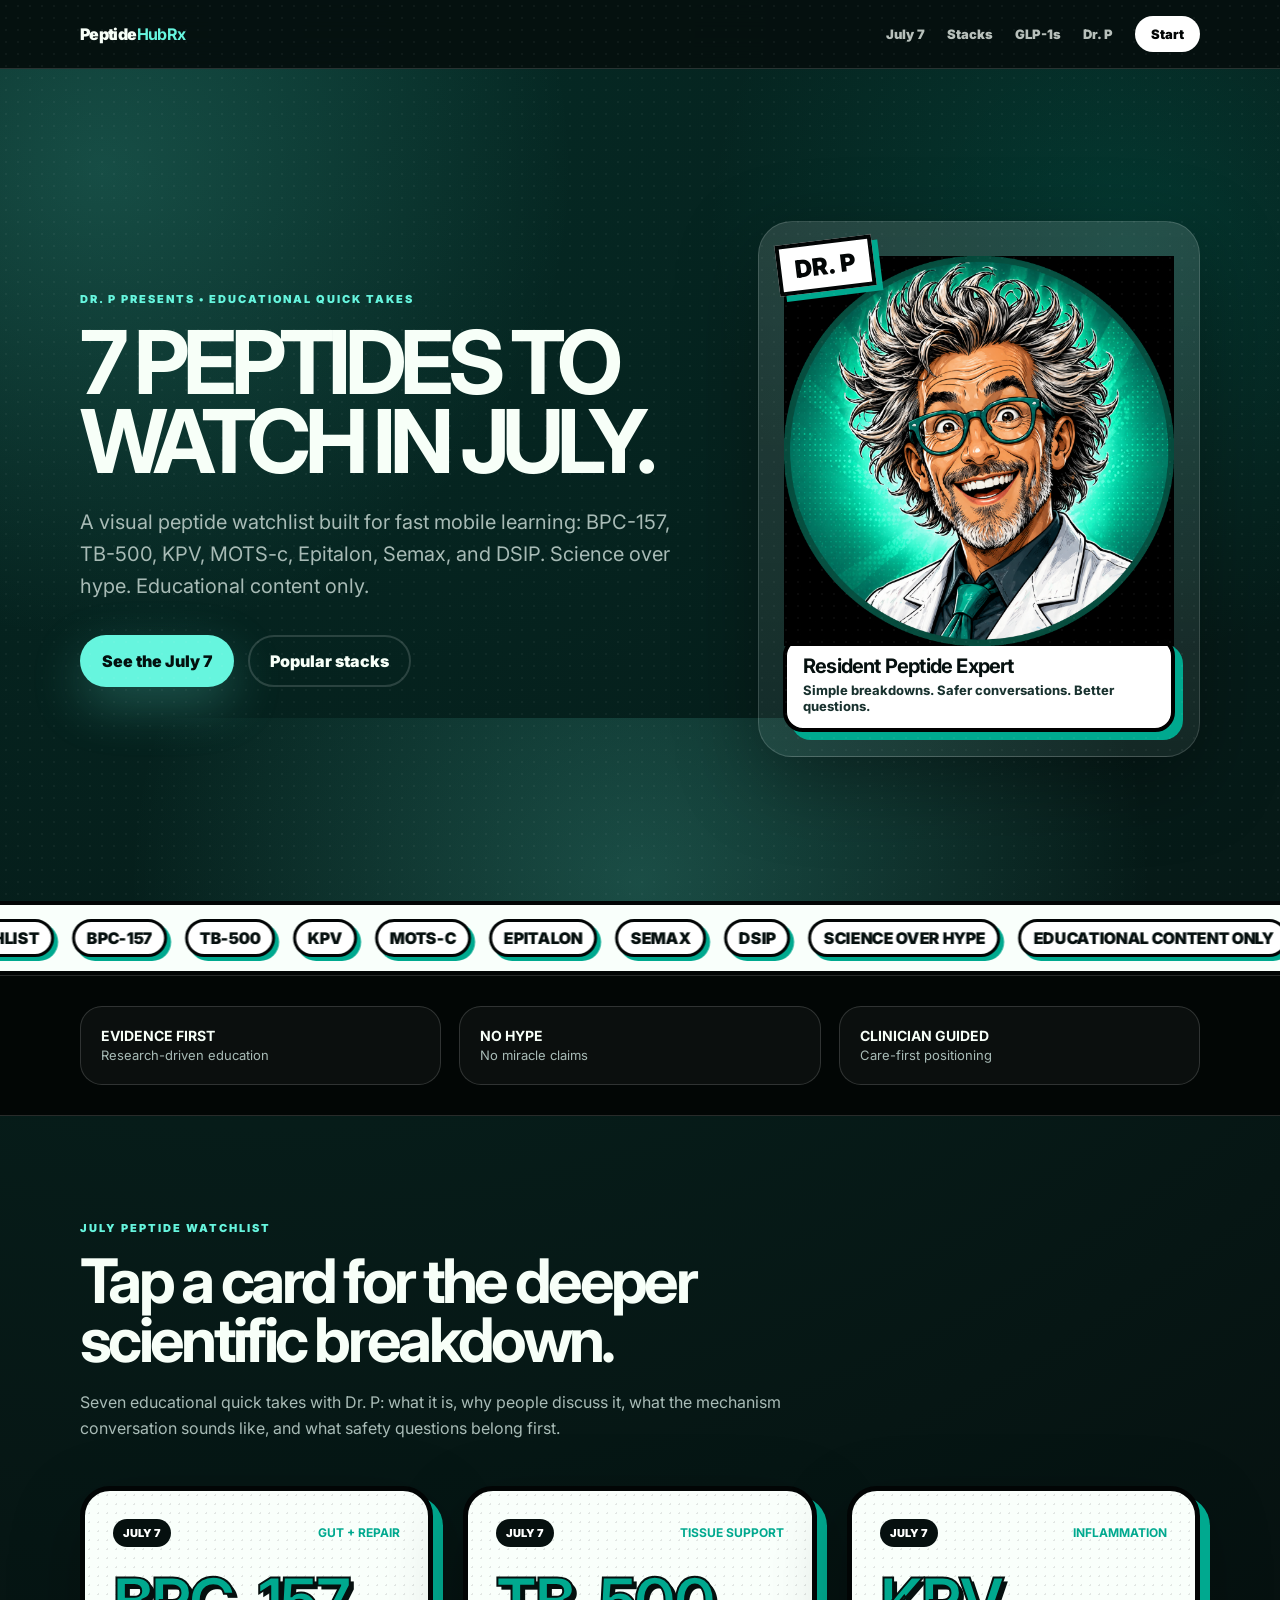
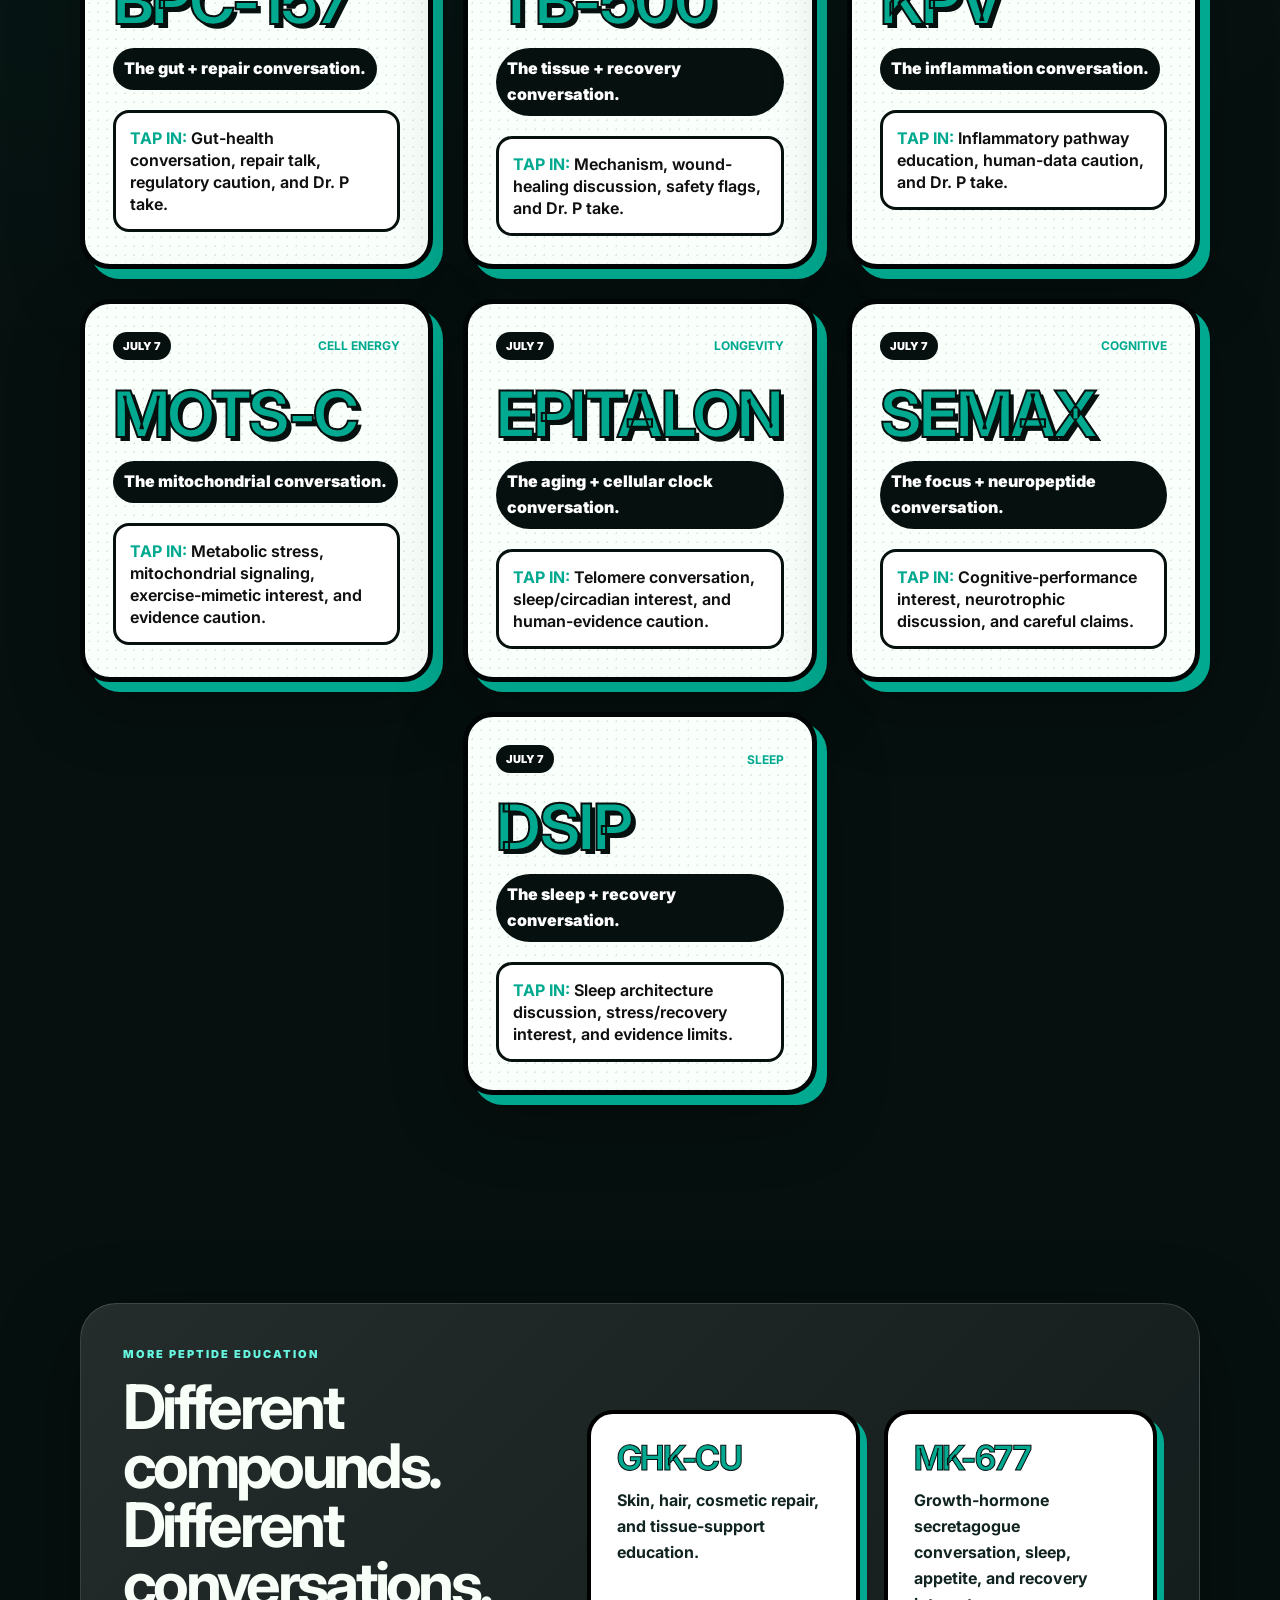
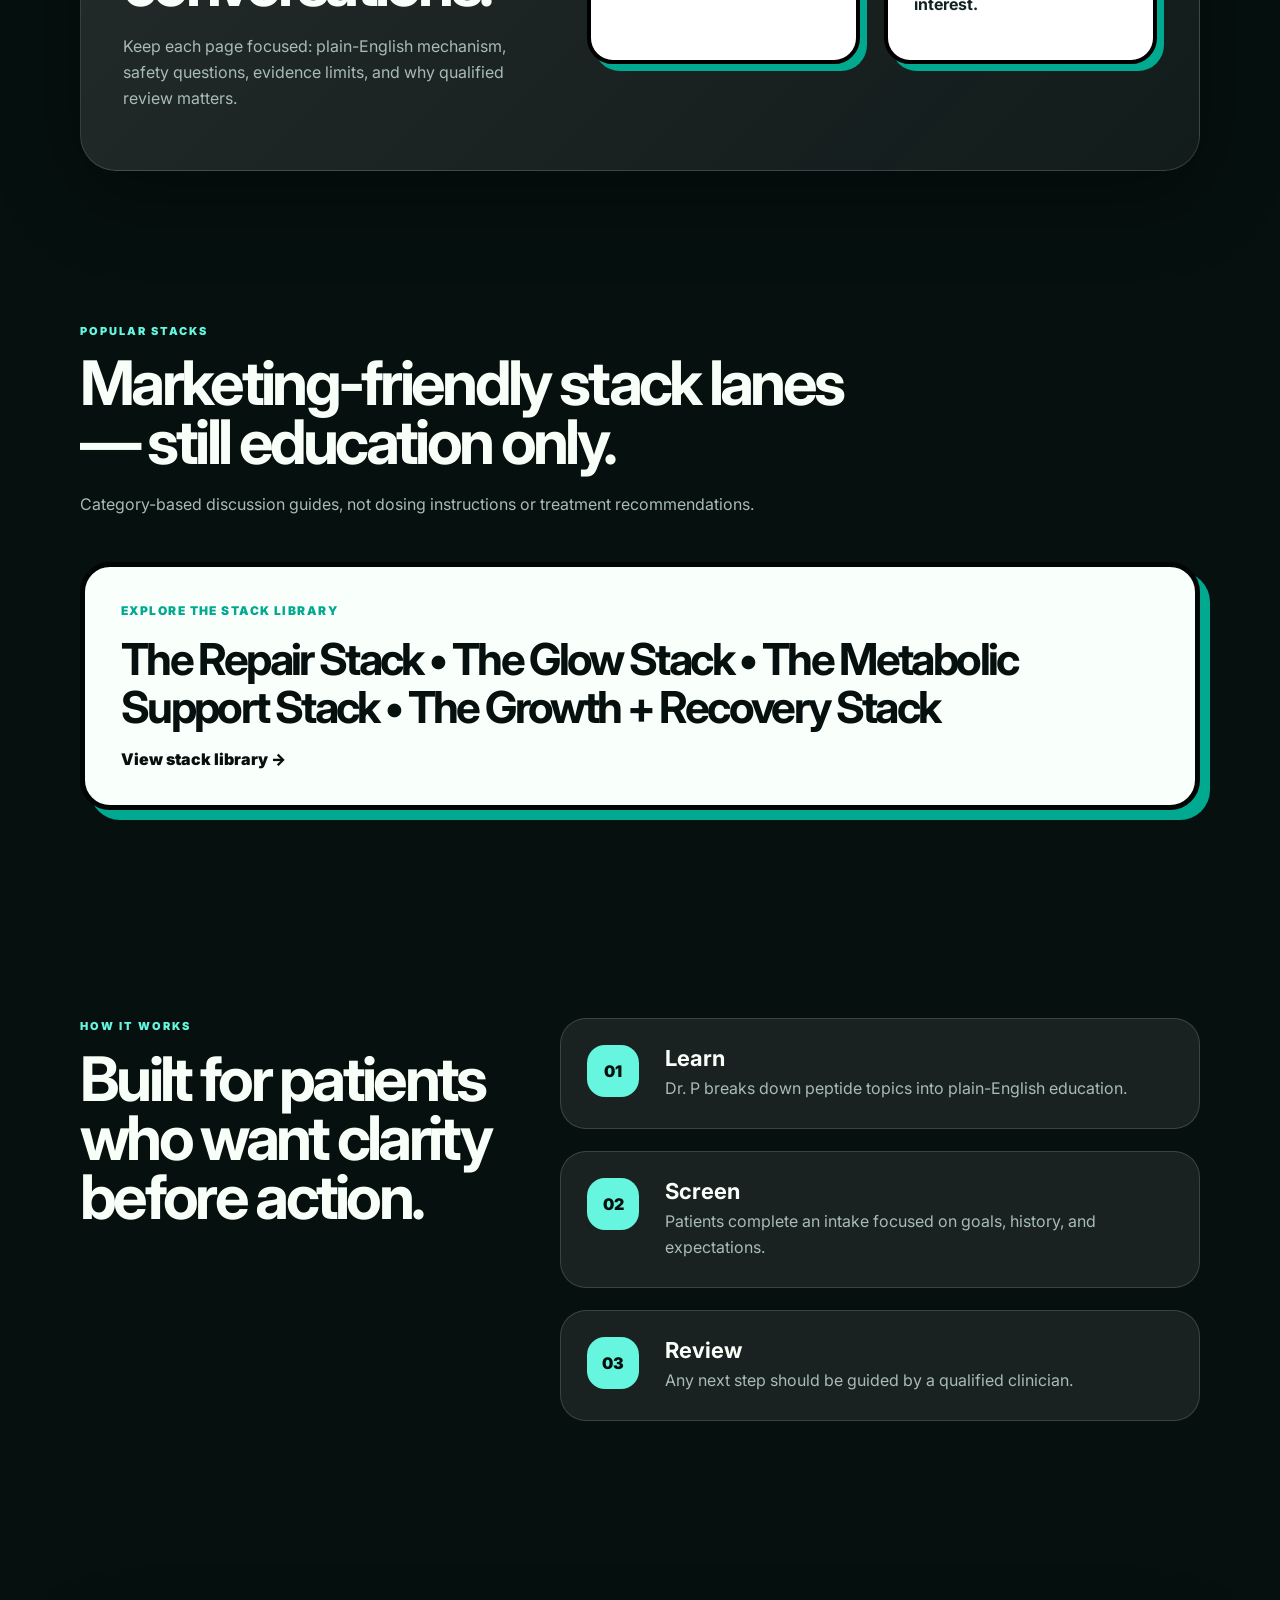
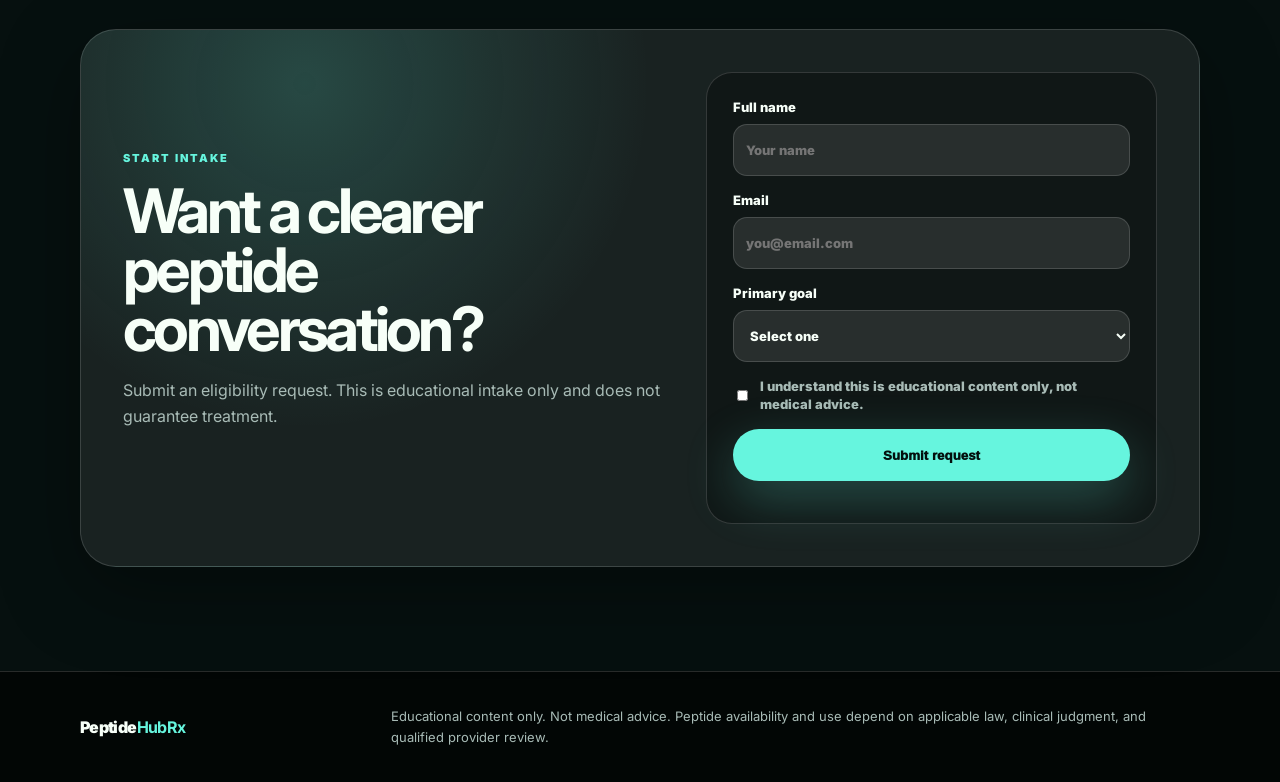
==== commit 0d263d57: "Switch homepage branding to text only" ====
--- a/index.html
+++ b/index.html
@@ -15,7 +15,7 @@
 
   <header class="site-header">
     <nav class="nav container">
-      <a class="brand brand-logo" href="index.html"><img src="peptide-hub-logo.svg" alt="Peptide Hub logo"><span>PEPTIDE <b>HUB</b></span></a>
+      <a class="brand text-brand" href="index.html"><span>Peptide<b>HubRx</b></span></a>
       <button class="nav-toggle" aria-expanded="false" aria-controls="navLinks">Menu</button>
       <div class="nav-links" id="navLinks">
         <a href="#watchlist">July 7</a>
@@ -123,7 +123,7 @@
     <section class="final-cta" id="contact"><div class="container cta-card reveal"><div><p class="eyebrow">Start intake</p><h2>Want a clearer peptide conversation?</h2><p>Submit an eligibility request. This is educational intake only and does not guarantee treatment.</p></div><form class="lead-form" id="leadForm"><label>Full name<input type="text" name="name" placeholder="Your name" required></label><label>Email<input type="email" name="email" placeholder="you@email.com" required></label><label>Primary goal<select name="goal" required><option value="">Select one</option><option>July peptide watchlist education</option><option>Recovery support education</option><option>Metabolic support education</option><option>General peptide education</option></select></label><label class="checkbox"><input type="checkbox" required> I understand this is educational content only, not medical advice.</label><button class="btn btn-primary" type="submit">Submit request</button><p class="form-message" id="formMessage" role="status"></p></form></div></section>
   </main>
 
-  <footer class="footer"><div class="container footer-grid"><a class="brand brand-logo" href="index.html"><img src="peptide-hub-logo.svg" alt="Peptide Hub logo"><span>PEPTIDE <b>HUB</b></span></a><p>Educational content only. Not medical advice. Peptide availability and use depend on applicable law, clinical judgment, and qualified provider review.</p></div></footer>
+  <footer class="footer"><div class="container footer-grid"><a class="brand text-brand" href="index.html"><span>Peptide<b>HubRx</b></span></a><p>Educational content only. Not medical advice. Peptide availability and use depend on applicable law, clinical judgment, and qualified provider review.</p></div></footer>
 
   <script src="script.js"></script>
 </body>
--- a/styles.css
+++ b/styles.css
@@ -23,15 +23,26 @@
 a { color: inherit; text-decoration: none; }
 img, svg { max-width: 100%; display: block; }
 .container { width: min(1120px, calc(100% - 32px)); margin: 0 auto; }
-.site-header { position: sticky; top: 0; z-index: 50; background: rgba(6,16,15,.9); border-bottom: 1px solid var(--line); backdrop-filter: blur(16px); }
+.site-header { position: sticky; top: 0; z-index: 50; background: rgba(6,16,15,.92); border-bottom: 1px solid var(--line); backdrop-filter: blur(16px); }
 .nav { min-height: 68px; display: flex; align-items: center; justify-content: space-between; gap: 16px; }
 .brand { display: inline-flex; align-items: center; gap: 10px; font-weight: 950; letter-spacing: -.04em; }
 .brand b { color: var(--teal2); }
 .brand-icon { width: 36px; height: 36px; border-radius: 12px; display: grid; place-items: center; background: var(--white); color: var(--teal); font-size: 22px; box-shadow: 0 12px 32px rgba(0,169,143,.25); }
+.brand-logo { gap: 11px; }
+.brand-logo img {
+  width: 38px;
+  height: 38px;
+  border-radius: 13px;
+  background: #f7fff8;
+  box-shadow: 0 10px 28px rgba(0,169,143,.22);
+  object-fit: contain;
+  padding: 3px;
+}
 .nav-links { display: flex; align-items: center; gap: 22px; font-size: 13px; font-weight: 900; color: rgba(247,255,248,.74); }
 .nav-cta { padding: 10px 16px; border-radius: 999px; background: var(--white); color: var(--black) !important; }
 .nav-toggle { display: none; }
 .mobile-hero { min-height: calc(100svh - 68px); display: grid; align-items: center; padding: 64px 0 56px; position: relative; overflow: hidden; }
+.july-hero { background: radial-gradient(circle at 8% 12%, rgba(102,245,222,.18), transparent 34%), radial-gradient(circle at 88% 20%, rgba(0,169,143,.18), transparent 32%); }
 .mobile-hero::after { content: ""; position: absolute; inset: auto -10% -18% -10%; height: 40%; background: radial-gradient(circle, rgba(102,245,222,.22), transparent 65%); pointer-events: none; }
 .hero-wrap { display: grid; grid-template-columns: 1fr .72fr; gap: 64px; align-items: center; position: relative; z-index: 2; }
 .eyebrow { margin: 0 0 14px; color: var(--teal2); font-size: 11px; letter-spacing: .18em; text-transform: uppercase; font-weight: 950; }
@@ -52,7 +63,6 @@
 .drp-label { margin-top: -10px; background: #fff; color: #06100f; border: 4px solid #000; border-radius: 20px; padding: 14px 16px; box-shadow: 8px 8px 0 var(--teal); }
 .drp-label strong { display: block; font-size: 20px; letter-spacing: -.04em; }
 .drp-label span { display: block; color: #18312e; font-weight: 750; font-size: 13px; margin-top: 4px; }
-/* Reliable ticker: CSS animation for desktop + JS fallback disables CSS animation */
 .ticker-wrap { overflow: hidden; background: #f9fffb; color: #06100f; border-top: 4px solid #020505; border-bottom: 4px solid #020505; width: 100%; }
 .ticker-track { display: flex; width: max-content; will-change: transform; animation: tickerMove 34s linear infinite; }
 .ticker-track.js-ticker-active { animation: none !important; }
@@ -68,7 +78,9 @@
 .compact-section { padding-top: 48px; }
 .section-heading { max-width: 780px; margin-bottom: 44px; }
 .watchlist-grid { display: grid; grid-template-columns: repeat(3, 1fr); gap: 30px; }
-.watch-card { background: #f9fffb; color: #07100f; border: 5px solid #020505; border-radius: 30px; padding: 28px; box-shadow: 10px 10px 0 var(--teal), 0 22px 70px rgba(0,0,0,.28); position: relative; overflow: hidden; transition: transform .2s ease; min-height: 325px; }
+.watchlist-grid-seven { grid-template-columns: repeat(3, minmax(0, 1fr)); align-items: stretch; }
+.watch-card { background: #f9fffb; color: #07100f; border: 5px solid #020505; border-radius: 30px; padding: 28px; box-shadow: 10px 10px 0 var(--teal), 0 22px 70px rgba(0,0,0,.28); position: relative; overflow: hidden; transition: transform .2s ease; min-height: 325px; display: flex; flex-direction: column; }
+.watch-card-featured { grid-column: 2 / span 1; }
 .watch-card:hover { transform: translateY(-4px); }
 .watch-card::before { content: ""; position: absolute; inset: 0; opacity: .1; background-image: radial-gradient(#111 1px, transparent 1px); background-size: 9px 9px; pointer-events: none; }
 .watch-card > * { position: relative; z-index: 2; }
@@ -76,8 +88,9 @@
 .watch-top span { background: #06100f; color: #fff; padding: 7px 10px; border-radius: 999px; text-transform: uppercase; font-size: 11px; font-weight: 950; }
 .watch-top b { color: var(--teal); text-transform: uppercase; font-size: 12px; }
 .watch-card h3 { font-size: clamp(42px, 5vw, 64px); color: var(--teal); text-transform: uppercase; -webkit-text-stroke: 2px #06100f; text-shadow: 4px 4px 0 #06100f; margin-bottom: 14px; }
-.tagline { background: #06100f; color: #fff; display: inline-block; padding: 8px 11px; border-radius: 999px; font-weight: 950; margin-bottom: 20px; }
+.tagline { background: #06100f; color: #fff; display: inline-block; padding: 8px 11px; border-radius: 999px; font-weight: 950; margin-bottom: 20px; width: fit-content; }
 ul { list-style: none; padding: 0; margin: 0; display: grid; gap: 14px; }
+.watch-card ul { margin-top: auto; }
 li { background: #fff; border: 3px solid #06100f; border-radius: 16px; padding: 14px; color: #111; font-weight: 650; line-height: 1.38; }
 li strong { color: var(--teal); text-transform: uppercase; }
 .comparison-card, .cta-card { border: 1px solid var(--line); border-radius: 36px; background: linear-gradient(135deg, rgba(255,255,255,.12), rgba(255,255,255,.05)); padding: 42px; box-shadow: var(--shadow); }
@@ -110,7 +123,6 @@
 .reveal { opacity: 0; transform: translateY(22px); transition: opacity .55s ease, transform .55s ease; }
 .reveal.in-view { opacity: 1; transform: translateY(0); }
 .card-link { display: block; color: #07100f; }
-/* Detail, product, stack pages */
 .detail-hero { padding: 110px 0 76px; background: radial-gradient(circle at 80% 20%,rgba(102,245,222,.22),transparent 35%),var(--bg); }
 .detail-grid { display: grid; grid-template-columns: 1fr .42fr; gap: 58px; align-items: center; }
 .detail-hero h1 { font-size: clamp(64px,11vw,128px); color: var(--teal2); text-transform: uppercase; -webkit-text-stroke: 2px #020505; text-shadow: 5px 5px 0 #020505; margin-bottom: 28px; }
@@ -134,7 +146,8 @@
   .nav-links { position: absolute; top: 72px; left: 16px; right: 16px; display: none; flex-direction: column; align-items: stretch; padding: 16px; background: rgba(6,16,15,.96); border: 1px solid var(--line); border-radius: 22px; }
   .nav-links.open { display: flex; }
   .hero-wrap, .comparison-card, .how-grid, .cta-card, .footer-grid, .detail-grid, .stack-library, .glp-grid { grid-template-columns: 1fr; }
-  .watchlist-grid, .trust-grid, .compare-grid { grid-template-columns: 1fr; }
+  .watchlist-grid, .watchlist-grid-seven, .trust-grid, .compare-grid { grid-template-columns: 1fr; }
+  .watch-card-featured { grid-column: auto; }
   .mobile-hero { padding: 44px 0 60px; min-height: auto; }
   .hero-copy { text-align: center; }
   .hero-actions { justify-content: center; }
@@ -150,6 +163,7 @@
   .container { width: min(100% - 24px, 1120px); }
   .nav { min-height: 62px; }
   .brand { font-size: 15px; }
+  .brand-logo img { width: 34px; height: 34px; border-radius: 11px; padding: 2px; }
   .brand-icon { width: 32px; height: 32px; font-size: 20px; }
   h1 { font-size: 42px; line-height: .92; }
   h2 { font-size: 34px; }
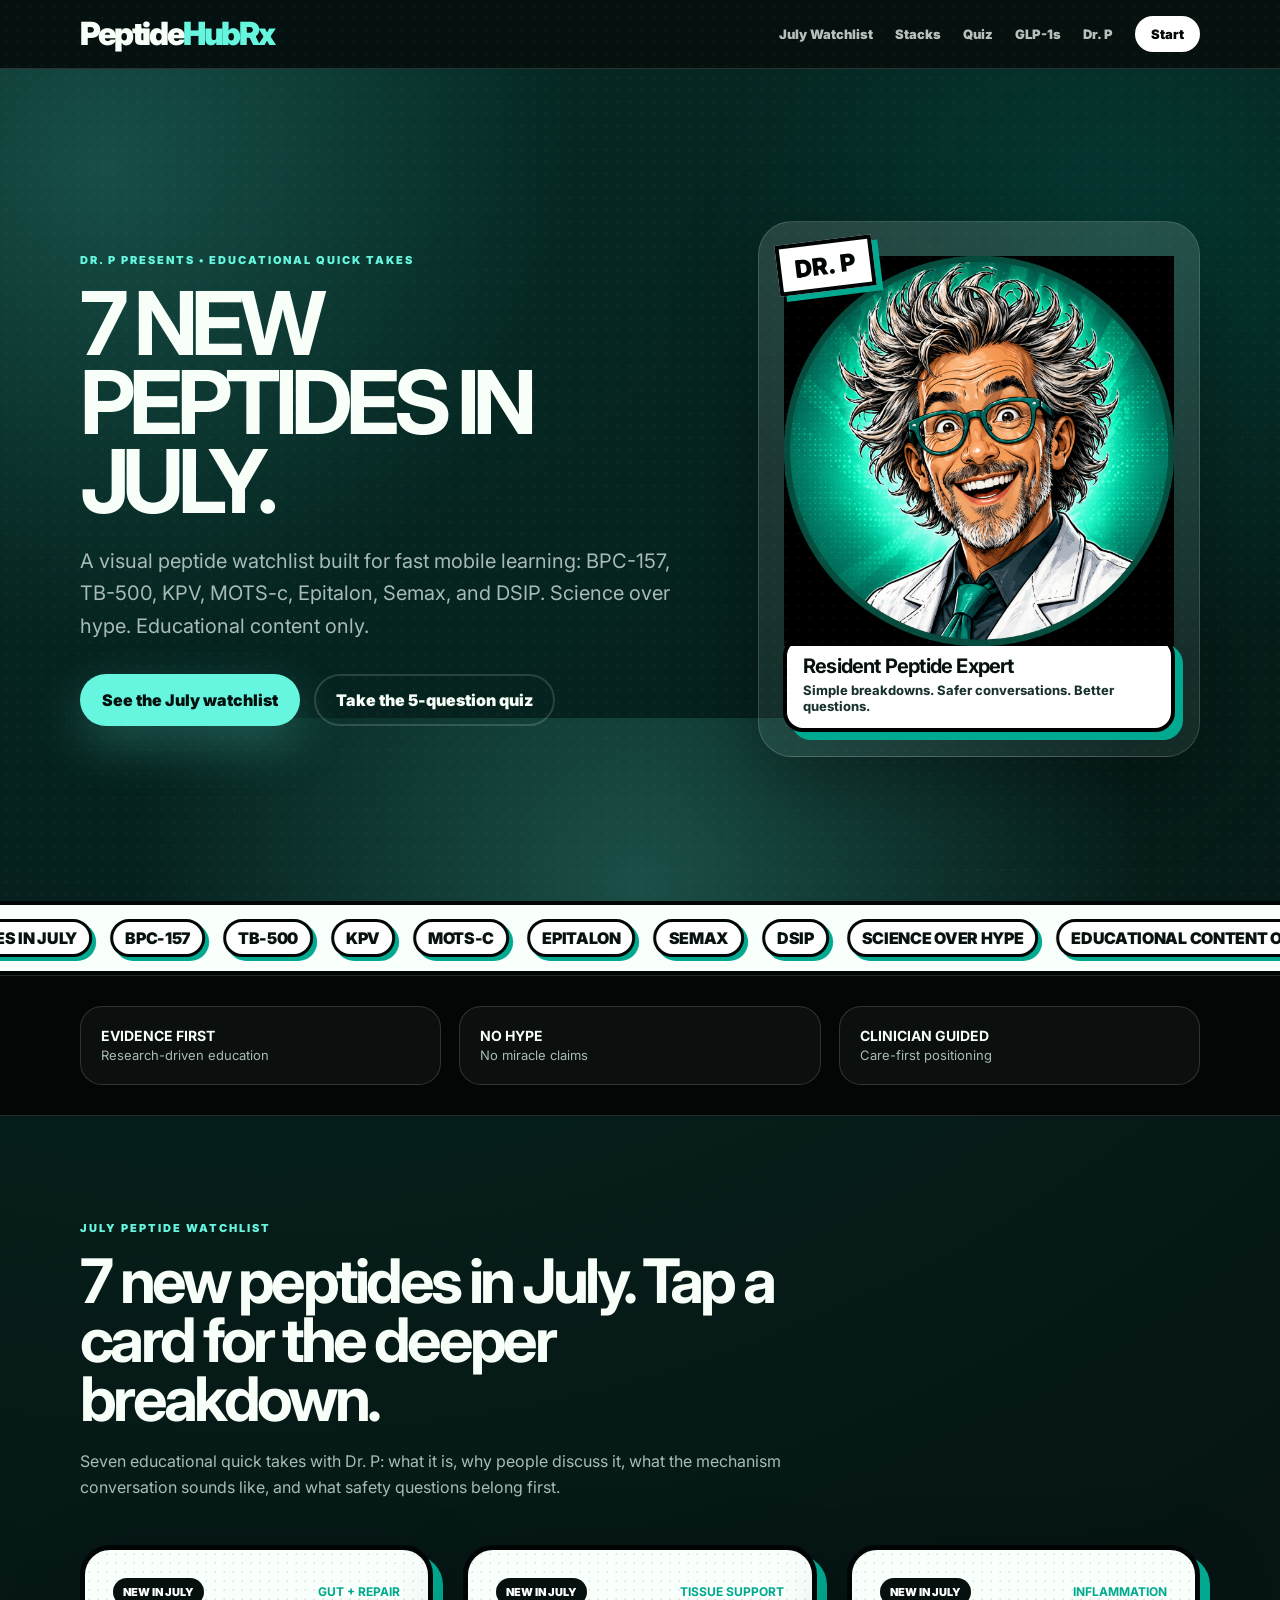
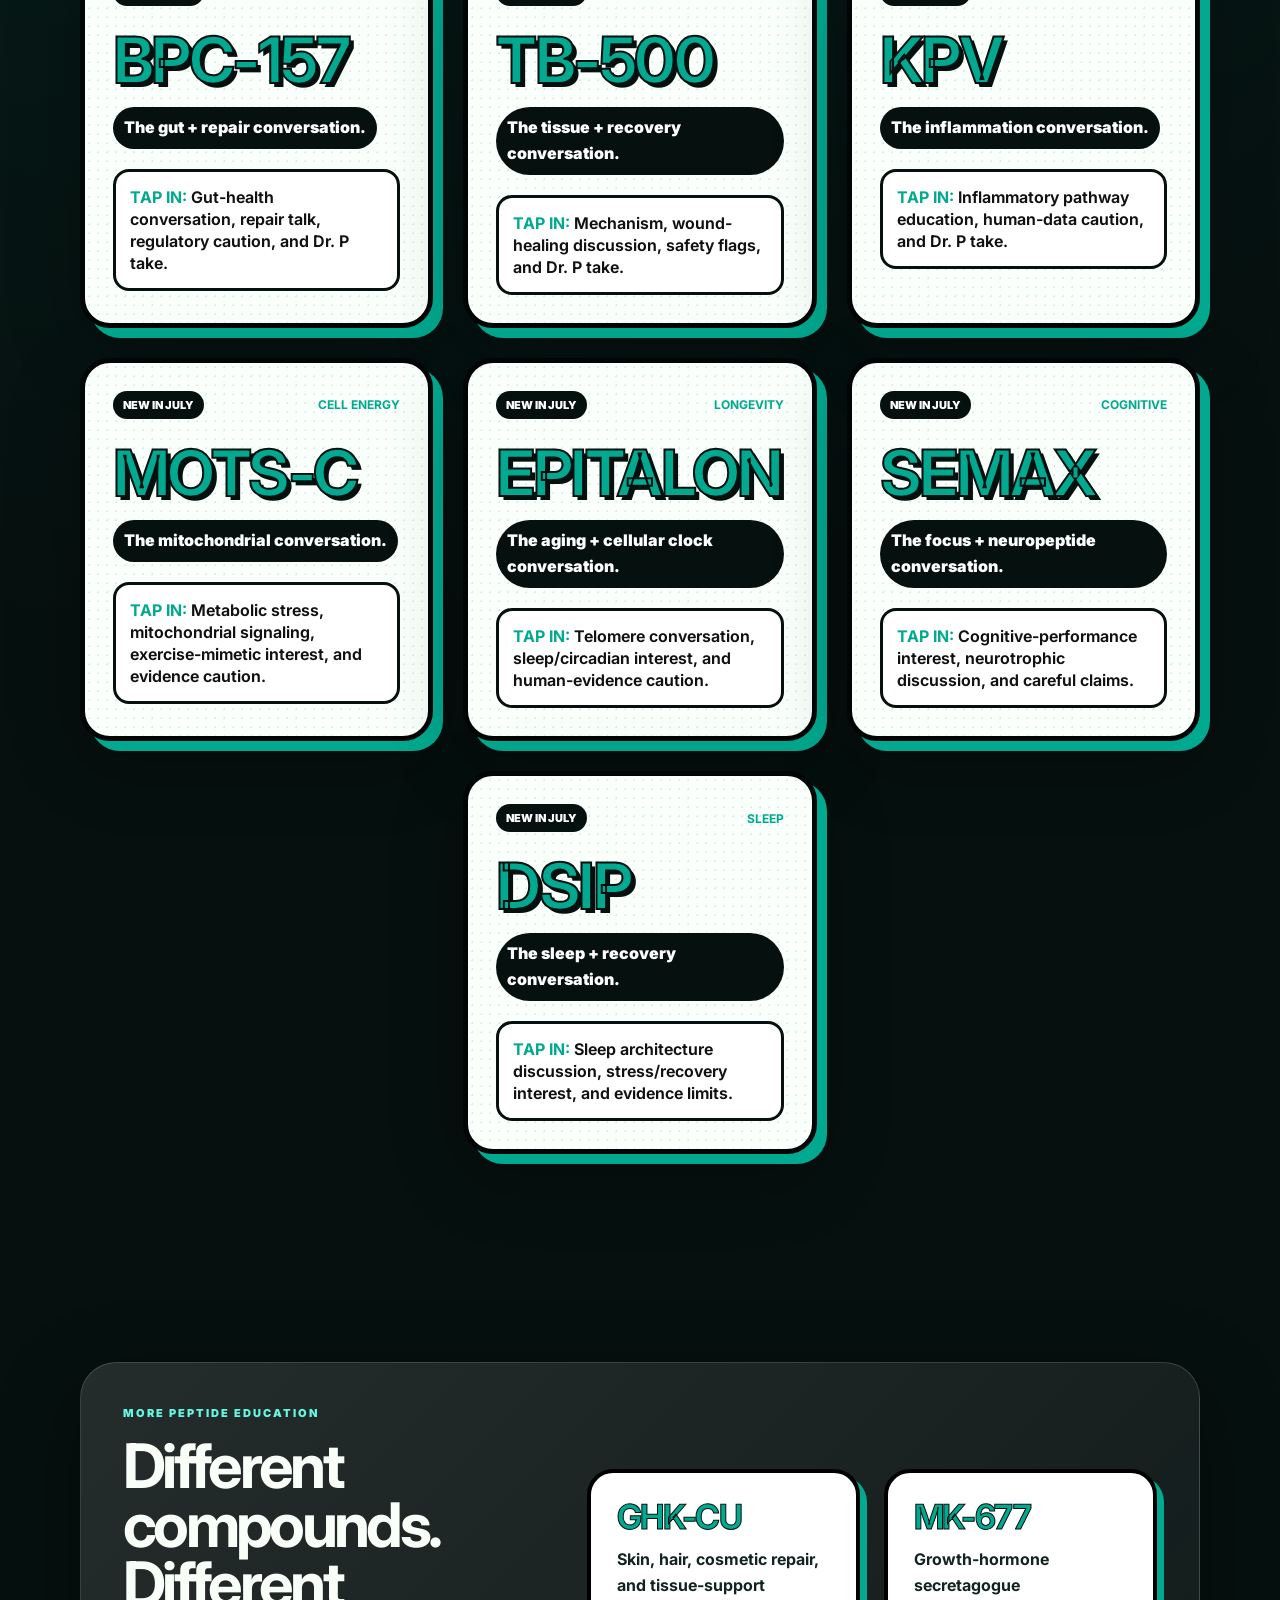
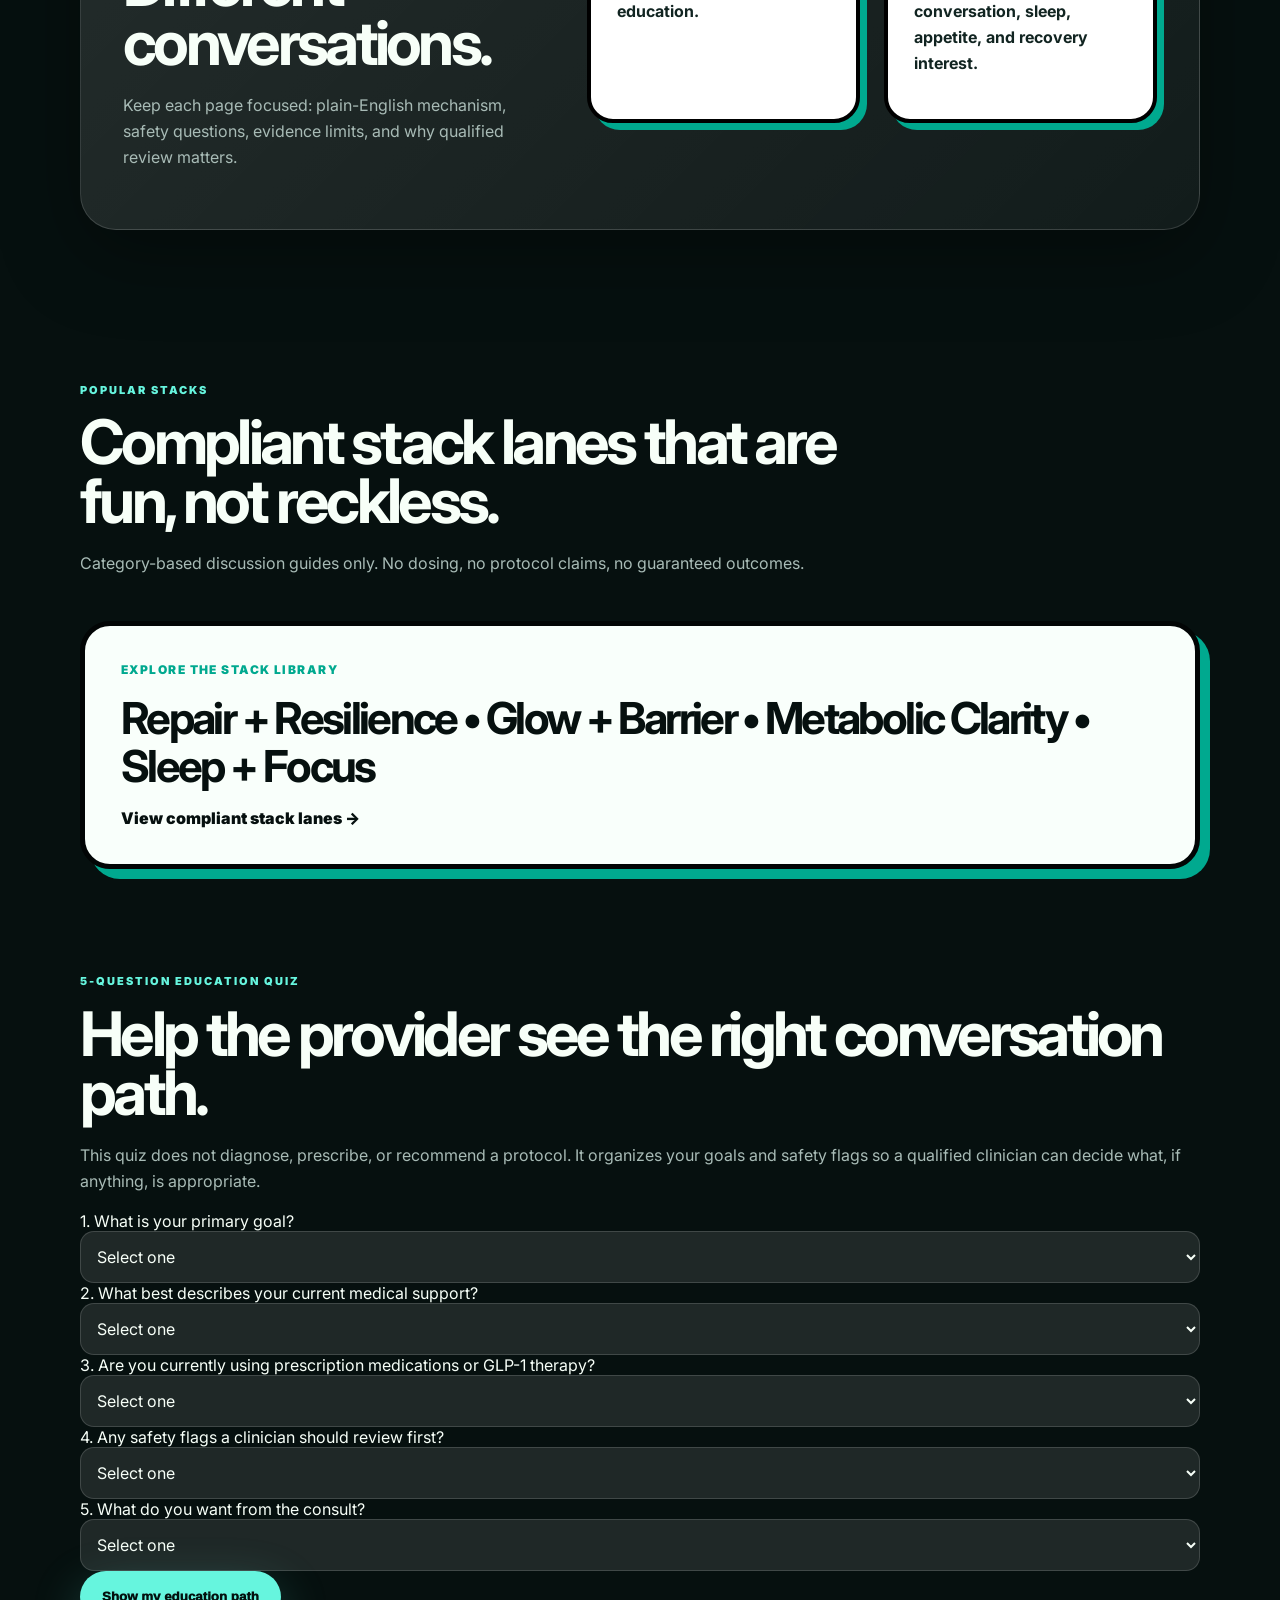
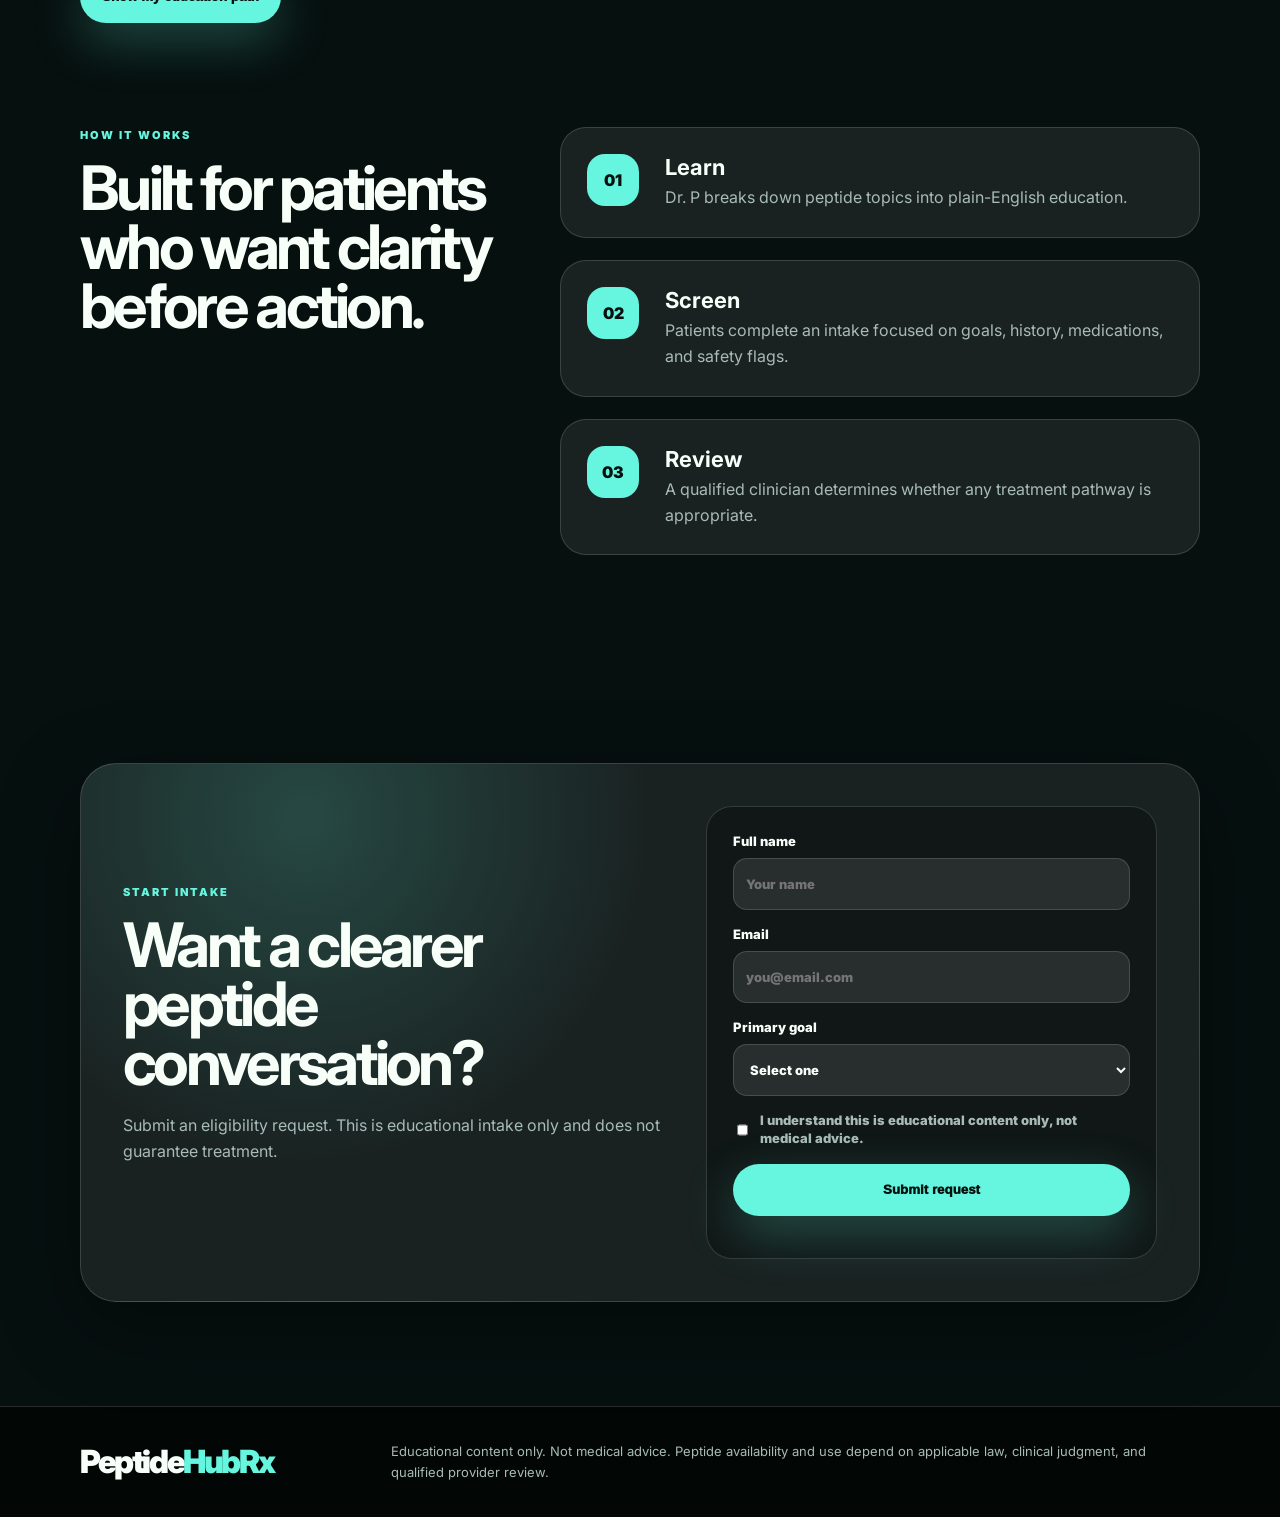
==== commit f09a8131: "Change July wording and add 5 question quiz" ====
--- a/index.html
+++ b/index.html
@@ -4,11 +4,12 @@
   <meta charset="UTF-8" />
   <meta name="viewport" content="width=device-width, initial-scale=1.0" />
   <title>PeptideHubRx | Dr. P July Peptide Watchlist</title>
-  <meta name="description" content="PeptideHubRx is a mobile-first peptide education and intake experience featuring Dr. P, the July 7 peptide watchlist, compound explainers, GLP-1 education, and provider-guided intake." />
+  <meta name="description" content="PeptideHubRx is a mobile-first peptide education and intake experience featuring Dr. P, 7 new peptides in July, compound explainers, GLP-1 education, compliant stack education, and provider-guided intake." />
   <link rel="preconnect" href="https://fonts.googleapis.com">
   <link rel="preconnect" href="https://fonts.gstatic.com" crossorigin>
   <link href="https://fonts.googleapis.com/css2?family=Inter:wght@400;600;700;800;900&display=swap" rel="stylesheet">
   <link rel="stylesheet" href="styles.css" />
+  <link rel="stylesheet" href="quiz.css" />
 </head>
 <body>
   <div class="site-noise" aria-hidden="true"></div>
@@ -18,8 +19,9 @@
       <a class="brand text-brand" href="index.html"><span>Peptide<b>HubRx</b></span></a>
       <button class="nav-toggle" aria-expanded="false" aria-controls="navLinks">Menu</button>
       <div class="nav-links" id="navLinks">
-        <a href="#watchlist">July 7</a>
+        <a href="#watchlist">July Watchlist</a>
         <a href="stacks.html">Stacks</a>
+        <a href="#quiz">Quiz</a>
         <a href="glp-1.html">GLP-1s</a>
         <a href="#drp">Dr. P</a>
         <a class="nav-cta" href="#contact">Start</a>
@@ -32,11 +34,11 @@
       <div class="container hero-wrap">
         <div class="hero-copy reveal">
           <p class="eyebrow">Dr. P presents • educational quick takes</p>
-          <h1>7 peptides to watch in July.</h1>
+          <h1>7 new peptides in July.</h1>
           <p class="hero-subhead">A visual peptide watchlist built for fast mobile learning: BPC-157, TB-500, KPV, MOTS-c, Epitalon, Semax, and DSIP. Science over hype. Educational content only.</p>
           <div class="hero-actions">
-            <a class="btn btn-primary" href="#watchlist">See the July 7</a>
-            <a class="btn btn-secondary" href="stacks.html">Popular stacks</a>
+            <a class="btn btn-primary" href="#watchlist">See the July watchlist</a>
+            <a class="btn btn-secondary" href="#quiz">Take the 5-question quiz</a>
           </div>
         </div>
 
@@ -56,10 +58,10 @@
     <section class="ticker-wrap" aria-label="July peptide education ticker">
       <div class="ticker-track">
         <div class="ticker-group">
-          <span>July 7 Watchlist</span><span>BPC-157</span><span>TB-500</span><span>KPV</span><span>MOTS-c</span><span>Epitalon</span><span>Semax</span><span>DSIP</span><span>Science over hype</span><span>Educational content only</span>
+          <span>7 new peptides in July</span><span>BPC-157</span><span>TB-500</span><span>KPV</span><span>MOTS-c</span><span>Epitalon</span><span>Semax</span><span>DSIP</span><span>Science over hype</span><span>Educational content only</span>
         </div>
         <div class="ticker-group" aria-hidden="true">
-          <span>July 7 Watchlist</span><span>BPC-157</span><span>TB-500</span><span>KPV</span><span>MOTS-c</span><span>Epitalon</span><span>Semax</span><span>DSIP</span><span>Science over hype</span><span>Educational content only</span>
+          <span>7 new peptides in July</span><span>BPC-157</span><span>TB-500</span><span>KPV</span><span>MOTS-c</span><span>Epitalon</span><span>Semax</span><span>DSIP</span><span>Science over hype</span><span>Educational content only</span>
         </div>
       </div>
     </section>
@@ -76,18 +78,18 @@
       <div class="container">
         <div class="section-heading reveal">
           <p class="eyebrow">July peptide watchlist</p>
-          <h2>Tap a card for the deeper scientific breakdown.</h2>
+          <h2>7 new peptides in July. Tap a card for the deeper breakdown.</h2>
           <p>Seven educational quick takes with Dr. P: what it is, why people discuss it, what the mechanism conversation sounds like, and what safety questions belong first.</p>
         </div>
 
         <div class="watchlist-grid watchlist-grid-seven">
-          <a class="watch-card reveal card-link" href="bpc-157.html"><div class="watch-top"><span>July 7</span><b>Gut + repair</b></div><h3>BPC-157</h3><p class="tagline">The gut + repair conversation.</p><ul><li><strong>Tap in:</strong> Gut-health conversation, repair talk, regulatory caution, and Dr. P take.</li></ul></a>
-          <a class="watch-card reveal card-link" href="tb-500.html"><div class="watch-top"><span>July 7</span><b>Tissue support</b></div><h3>TB-500</h3><p class="tagline">The tissue + recovery conversation.</p><ul><li><strong>Tap in:</strong> Mechanism, wound-healing discussion, safety flags, and Dr. P take.</li></ul></a>
-          <a class="watch-card reveal card-link" href="kpv.html"><div class="watch-top"><span>July 7</span><b>Inflammation</b></div><h3>KPV</h3><p class="tagline">The inflammation conversation.</p><ul><li><strong>Tap in:</strong> Inflammatory pathway education, human-data caution, and Dr. P take.</li></ul></a>
-          <a class="watch-card reveal card-link" href="mots-c.html"><div class="watch-top"><span>July 7</span><b>Cell energy</b></div><h3>MOTS-c</h3><p class="tagline">The mitochondrial conversation.</p><ul><li><strong>Tap in:</strong> Metabolic stress, mitochondrial signaling, exercise-mimetic interest, and evidence caution.</li></ul></a>
-          <a class="watch-card reveal card-link" href="epitalon.html"><div class="watch-top"><span>July 7</span><b>Longevity</b></div><h3>Epitalon</h3><p class="tagline">The aging + cellular clock conversation.</p><ul><li><strong>Tap in:</strong> Telomere conversation, sleep/circadian interest, and human-evidence caution.</li></ul></a>
-          <a class="watch-card reveal card-link" href="semax.html"><div class="watch-top"><span>July 7</span><b>Cognitive</b></div><h3>Semax</h3><p class="tagline">The focus + neuropeptide conversation.</p><ul><li><strong>Tap in:</strong> Cognitive-performance interest, neurotrophic discussion, and careful claims.</li></ul></a>
-          <a class="watch-card reveal card-link watch-card-featured" href="dsip.html"><div class="watch-top"><span>July 7</span><b>Sleep</b></div><h3>DSIP</h3><p class="tagline">The sleep + recovery conversation.</p><ul><li><strong>Tap in:</strong> Sleep architecture discussion, stress/recovery interest, and evidence limits.</li></ul></a>
+          <a class="watch-card reveal card-link" href="bpc-157.html"><div class="watch-top"><span>New in July</span><b>Gut + repair</b></div><h3>BPC-157</h3><p class="tagline">The gut + repair conversation.</p><ul><li><strong>Tap in:</strong> Gut-health conversation, repair talk, regulatory caution, and Dr. P take.</li></ul></a>
+          <a class="watch-card reveal card-link" href="tb-500.html"><div class="watch-top"><span>New in July</span><b>Tissue support</b></div><h3>TB-500</h3><p class="tagline">The tissue + recovery conversation.</p><ul><li><strong>Tap in:</strong> Mechanism, wound-healing discussion, safety flags, and Dr. P take.</li></ul></a>
+          <a class="watch-card reveal card-link" href="kpv.html"><div class="watch-top"><span>New in July</span><b>Inflammation</b></div><h3>KPV</h3><p class="tagline">The inflammation conversation.</p><ul><li><strong>Tap in:</strong> Inflammatory pathway education, human-data caution, and Dr. P take.</li></ul></a>
+          <a class="watch-card reveal card-link" href="mots-c.html"><div class="watch-top"><span>New in July</span><b>Cell energy</b></div><h3>MOTS-c</h3><p class="tagline">The mitochondrial conversation.</p><ul><li><strong>Tap in:</strong> Metabolic stress, mitochondrial signaling, exercise-mimetic interest, and evidence caution.</li></ul></a>
+          <a class="watch-card reveal card-link" href="epitalon.html"><div class="watch-top"><span>New in July</span><b>Longevity</b></div><h3>Epitalon</h3><p class="tagline">The aging + cellular clock conversation.</p><ul><li><strong>Tap in:</strong> Telomere conversation, sleep/circadian interest, and human-evidence caution.</li></ul></a>
+          <a class="watch-card reveal card-link" href="semax.html"><div class="watch-top"><span>New in July</span><b>Cognitive</b></div><h3>Semax</h3><p class="tagline">The focus + neuropeptide conversation.</p><ul><li><strong>Tap in:</strong> Cognitive-performance interest, neurotrophic discussion, and careful claims.</li></ul></a>
+          <a class="watch-card reveal card-link watch-card-featured" href="dsip.html"><div class="watch-top"><span>New in July</span><b>Sleep</b></div><h3>DSIP</h3><p class="tagline">The sleep + recovery conversation.</p><ul><li><strong>Tap in:</strong> Sleep architecture discussion, stress/recovery interest, and evidence limits.</li></ul></a>
         </div>
       </div>
     </section>
@@ -108,19 +110,74 @@
 
     <section class="watchlist-section compact-section">
       <div class="container">
-        <div class="section-heading reveal"><p class="eyebrow">Popular stacks</p><h2>Marketing-friendly stack lanes — still education only.</h2><p>Category-based discussion guides, not dosing instructions or treatment recommendations.</p></div>
-        <a class="stack-feature-card reveal" href="stacks.html"><span>Explore the stack library</span><strong>The Repair Stack • The Glow Stack • The Metabolic Support Stack • The Growth + Recovery Stack</strong><em>View stack library →</em></a>
+        <div class="section-heading reveal"><p class="eyebrow">Popular stacks</p><h2>Compliant stack lanes that are fun, not reckless.</h2><p>Category-based discussion guides only. No dosing, no protocol claims, no guaranteed outcomes.</p></div>
+        <a class="stack-feature-card reveal" href="stacks.html"><span>Explore the stack library</span><strong>Repair + Resilience • Glow + Barrier • Metabolic Clarity • Sleep + Focus</strong><em>View compliant stack lanes →</em></a>
+      </div>
+    </section>
+
+    <section class="quiz-section" id="quiz">
+      <div class="container quiz-card reveal">
+        <div class="quiz-copy">
+          <p class="eyebrow">5-question education quiz</p>
+          <h2>Help the provider see the right conversation path.</h2>
+          <p>This quiz does not diagnose, prescribe, or recommend a protocol. It organizes your goals and safety flags so a qualified clinician can decide what, if anything, is appropriate.</p>
+        </div>
+        <form class="quiz-form" id="pathQuiz">
+          <label>1. What is your primary goal?
+            <select name="goal" required>
+              <option value="">Select one</option>
+              <option value="repair">Recovery, mobility, or tissue-support education</option>
+              <option value="metabolic">Weight, appetite, glucose, or metabolic support education</option>
+              <option value="glow">Skin, hair, barrier, or cosmetic-repair education</option>
+              <option value="focus">Sleep, focus, mood, or cognitive-performance education</option>
+            </select>
+          </label>
+          <label>2. What best describes your current medical support?
+            <select name="support" required>
+              <option value="">Select one</option>
+              <option value="active">I have a clinician actively managing my care</option>
+              <option value="some">I have a clinician but need guidance on what to ask</option>
+              <option value="none">I do not currently have clinician oversight</option>
+            </select>
+          </label>
+          <label>3. Are you currently using prescription medications or GLP-1 therapy?
+            <select name="meds" required>
+              <option value="">Select one</option>
+              <option value="glp">Yes — GLP-1 or metabolic medication</option>
+              <option value="rx">Yes — other prescription medications</option>
+              <option value="none">No current prescription medications</option>
+            </select>
+          </label>
+          <label>4. Any safety flags a clinician should review first?
+            <select name="flags" required>
+              <option value="">Select one</option>
+              <option value="yes">Yes — medical history, pregnancy, cancer history, endocrine issue, autoimmune issue, or unexplained symptoms</option>
+              <option value="not-sure">Not sure — I want help identifying what matters</option>
+              <option value="no">No obvious safety flags</option>
+            </select>
+          </label>
+          <label>5. What do you want from the consult?
+            <select name="intent" required>
+              <option value="">Select one</option>
+              <option value="education">Education and questions to ask a provider</option>
+              <option value="screening">Eligibility screening and medical review</option>
+              <option value="monitoring">Help understanding labs, monitoring, and safety</option>
+            </select>
+          </label>
+          <button class="btn btn-primary" type="submit">Show my education path</button>
+          <div class="quiz-result" id="quizResult" aria-live="polite"></div>
+        </form>
       </div>
     </section>
 
     <section class="how-section" id="how">
       <div class="container how-grid">
         <div class="section-heading reveal"><p class="eyebrow">How it works</p><h2>Built for patients who want clarity before action.</h2></div>
-        <div class="steps-list"><div class="step reveal"><span>01</span><div><strong>Learn</strong><p>Dr. P breaks down peptide topics into plain-English education.</p></div></div><div class="step reveal"><span>02</span><div><strong>Screen</strong><p>Patients complete an intake focused on goals, history, and expectations.</p></div></div><div class="step reveal"><span>03</span><div><strong>Review</strong><p>Any next step should be guided by a qualified clinician.</p></div></div></div>
+        <div class="steps-list"><div class="step reveal"><span>01</span><div><strong>Learn</strong><p>Dr. P breaks down peptide topics into plain-English education.</p></div></div><div class="step reveal"><span>02</span><div><strong>Screen</strong><p>Patients complete an intake focused on goals, history, medications, and safety flags.</p></div></div><div class="step reveal"><span>03</span><div><strong>Review</strong><p>A qualified clinician determines whether any treatment pathway is appropriate.</p></div></div></div>
       </div>
     </section>
 
-    <section class="final-cta" id="contact"><div class="container cta-card reveal"><div><p class="eyebrow">Start intake</p><h2>Want a clearer peptide conversation?</h2><p>Submit an eligibility request. This is educational intake only and does not guarantee treatment.</p></div><form class="lead-form" id="leadForm"><label>Full name<input type="text" name="name" placeholder="Your name" required></label><label>Email<input type="email" name="email" placeholder="you@email.com" required></label><label>Primary goal<select name="goal" required><option value="">Select one</option><option>July peptide watchlist education</option><option>Recovery support education</option><option>Metabolic support education</option><option>General peptide education</option></select></label><label class="checkbox"><input type="checkbox" required> I understand this is educational content only, not medical advice.</label><button class="btn btn-primary" type="submit">Submit request</button><p class="form-message" id="formMessage" role="status"></p></form></div></section>
+    <section class="final-cta" id="contact"><div class="container cta-card reveal"><div><p class="eyebrow">Start intake</p><h2>Want a clearer peptide conversation?</h2><p>Submit an eligibility request. This is educational intake only and does not guarantee treatment.</p></div><form class="lead-form" id="leadForm"><label>Full name<input type="text" name="name" placeholder="Your name" required></label><label>Email<input type="email" name="email" placeholder="you@email.com" required></label><label>Primary goal<select name="goal" required><option value="">Select one</option><option>7 new peptides in July education</option><option>Recovery support education</option><option>Metabolic support education</option><option>Sleep or cognitive education</option><option>General peptide education</option></select></label><label class="checkbox"><input type="checkbox" required> I understand this is educational content only, not medical advice.</label><button class="btn btn-primary" type="submit">Submit request</button><p class="form-message" id="formMessage" role="status"></p></form></div></section>
   </main>
 
   <footer class="footer"><div class="container footer-grid"><a class="brand text-brand" href="index.html"><span>Peptide<b>HubRx</b></span></a><p>Educational content only. Not medical advice. Peptide availability and use depend on applicable law, clinical judgment, and qualified provider review.</p></div></footer>
--- a/styles.css
+++ b/styles.css
@@ -27,17 +27,10 @@
 .nav { min-height: 68px; display: flex; align-items: center; justify-content: space-between; gap: 16px; }
 .brand { display: inline-flex; align-items: center; gap: 10px; font-weight: 950; letter-spacing: -.04em; }
 .brand b { color: var(--teal2); }
-.brand-icon { width: 36px; height: 36px; border-radius: 12px; display: grid; place-items: center; background: var(--white); color: var(--teal); font-size: 22px; box-shadow: 0 12px 32px rgba(0,169,143,.25); }
-.brand-logo { gap: 11px; }
-.brand-logo img {
-  width: 38px;
-  height: 38px;
-  border-radius: 13px;
-  background: #f7fff8;
-  box-shadow: 0 10px 28px rgba(0,169,143,.22);
-  object-fit: contain;
-  padding: 3px;
-}
+.text-brand { font-size: clamp(22px, 3vw, 32px); letter-spacing: -.075em; line-height: 1; color: var(--ink); }
+.text-brand span { display: inline-block; }
+.text-brand b { color: var(--teal2); font-weight: 950; }
+.brand-icon, .brand-logo img { display: none !important; }
 .nav-links { display: flex; align-items: center; gap: 22px; font-size: 13px; font-weight: 900; color: rgba(247,255,248,.74); }
 .nav-cta { padding: 10px 16px; border-radius: 999px; background: var(--white); color: var(--black) !important; }
 .nav-toggle { display: none; }
@@ -163,8 +156,7 @@
   .container { width: min(100% - 24px, 1120px); }
   .nav { min-height: 62px; }
   .brand { font-size: 15px; }
-  .brand-logo img { width: 34px; height: 34px; border-radius: 11px; padding: 2px; }
-  .brand-icon { width: 32px; height: 32px; font-size: 20px; }
+  .text-brand { font-size: 24px; letter-spacing: -.07em; }
   h1 { font-size: 42px; line-height: .92; }
   h2 { font-size: 34px; }
   .hero-subhead { font-size: 15.5px; }
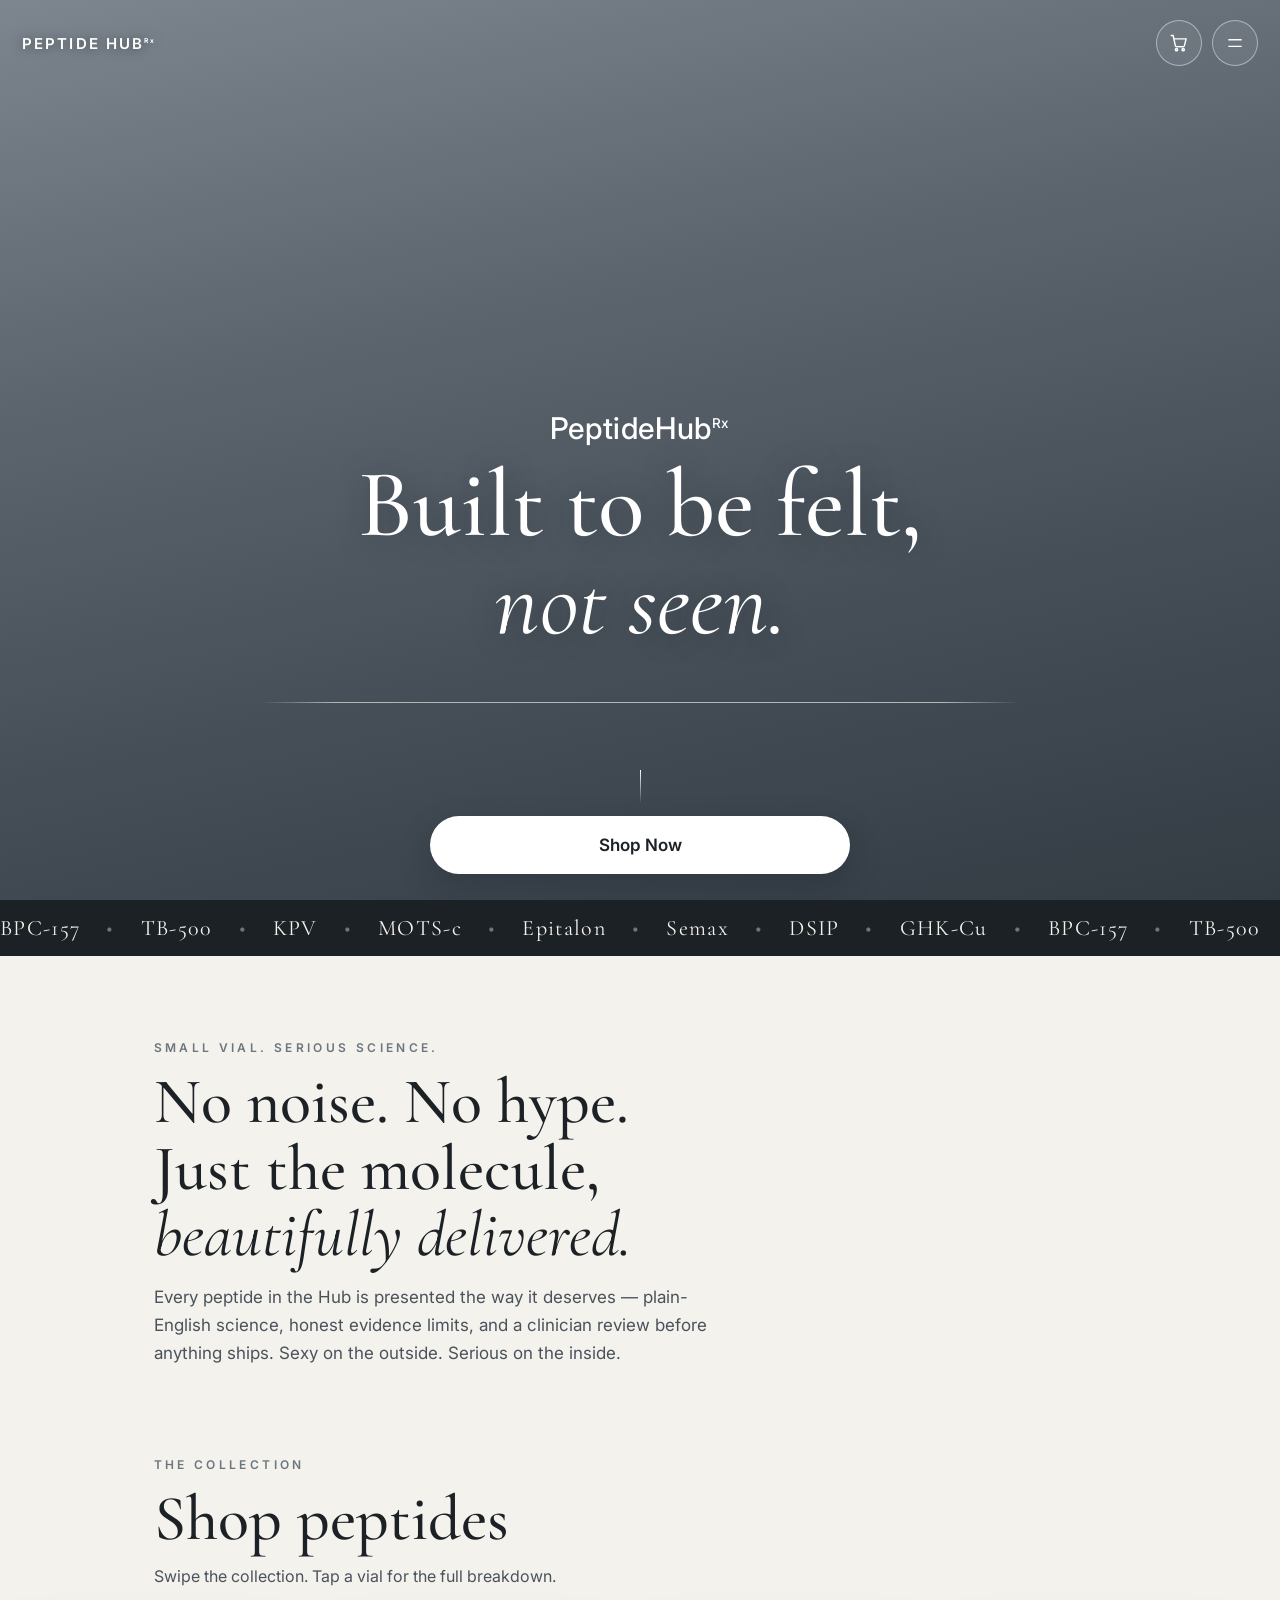
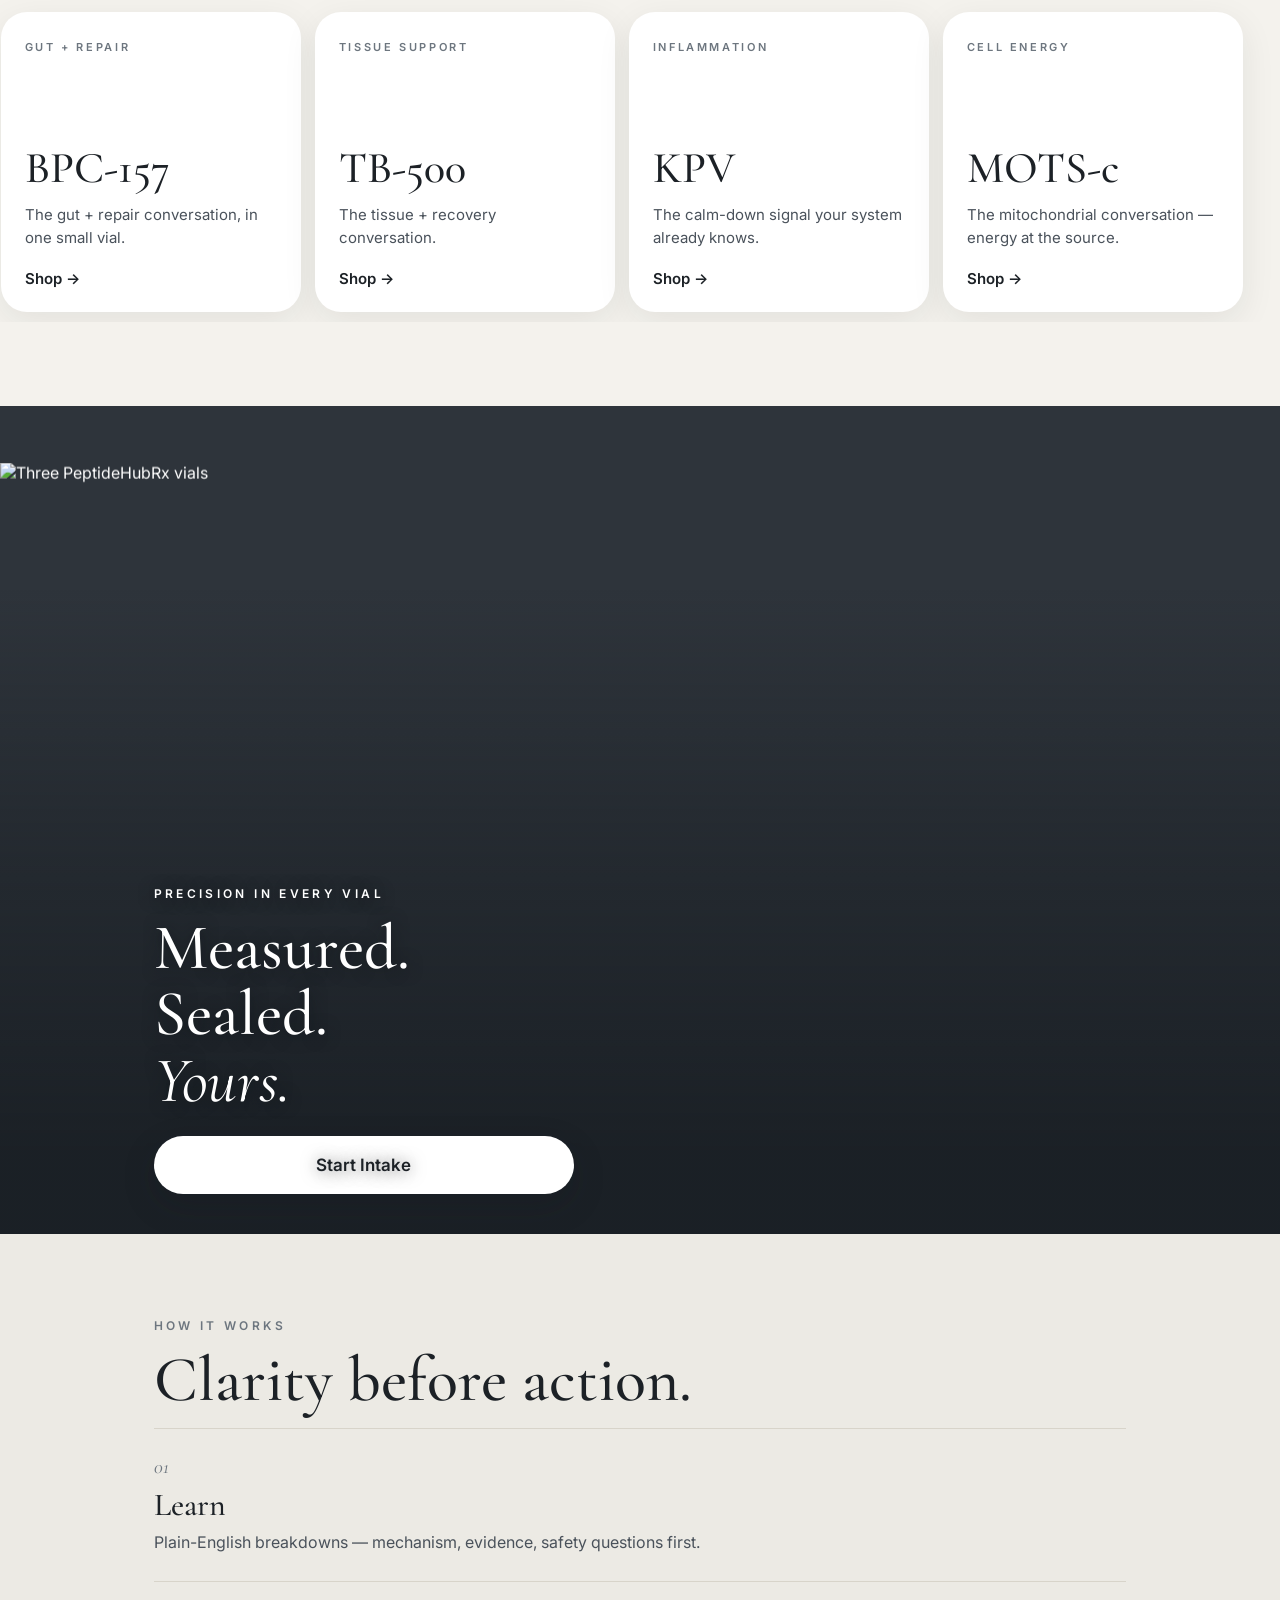
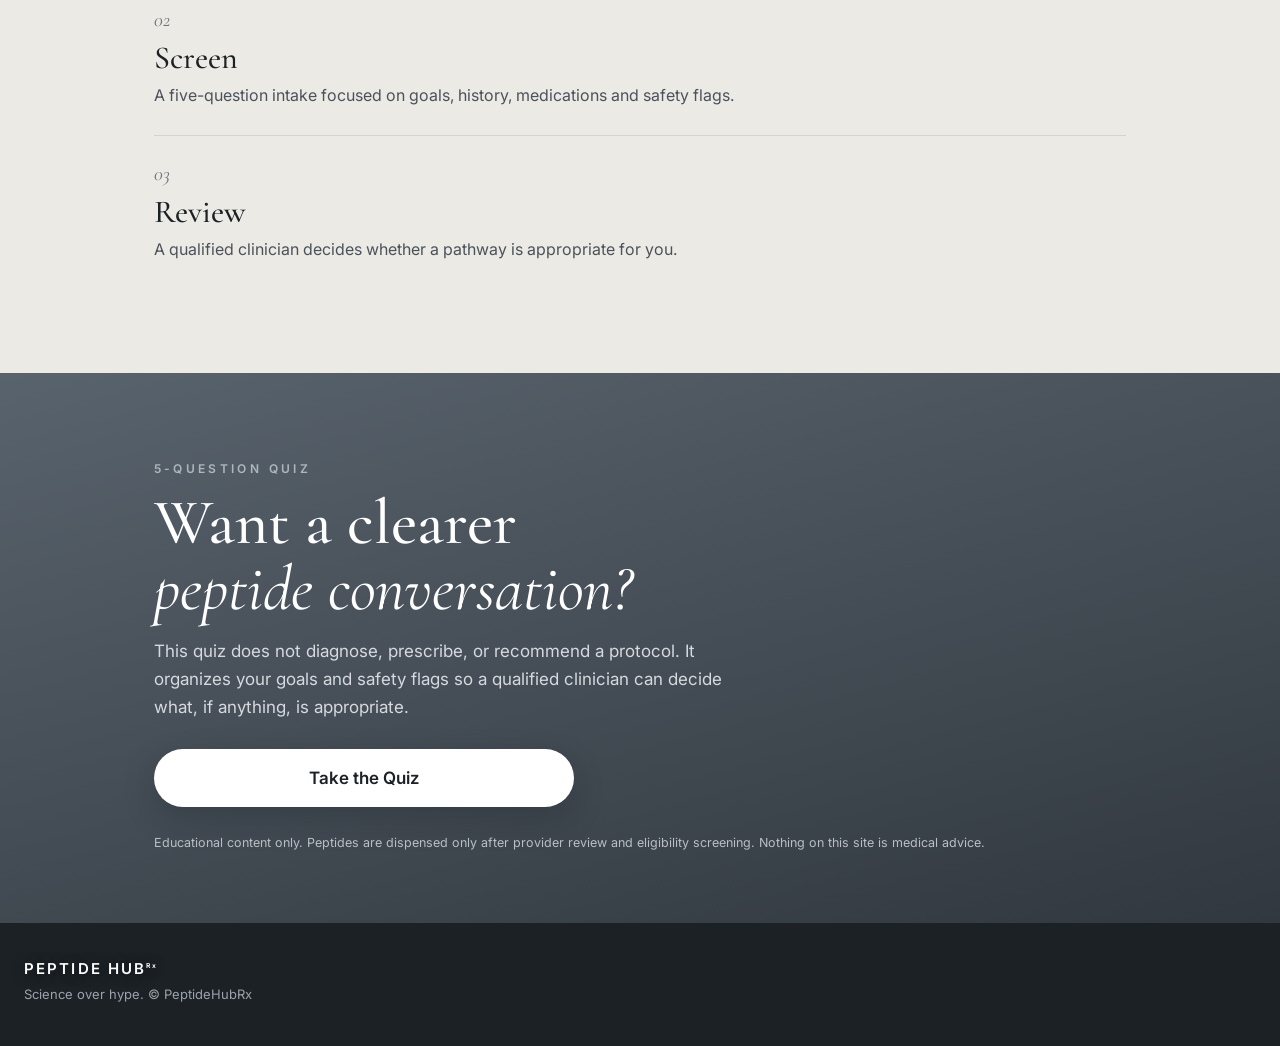
==== commit 7a75b691: "Redesign homepage in Oura-mobile style: macro vial hero, marquee, shop rail" ====
--- a/index.html
+++ b/index.html
@@ -1,187 +1,104 @@
 <!doctype html>
 <html lang="en">
 <head>
-  <meta charset="UTF-8" />
-  <meta name="viewport" content="width=device-width, initial-scale=1.0" />
-  <title>PeptideHubRx | Dr. P July Peptide Watchlist</title>
-  <meta name="description" content="PeptideHubRx is a mobile-first peptide education and intake experience featuring Dr. P, 7 new peptides in July, compound explainers, GLP-1 education, compliant stack education, and provider-guided intake." />
-  <link rel="preconnect" href="https://fonts.googleapis.com">
-  <link rel="preconnect" href="https://fonts.gstatic.com" crossorigin>
-  <link href="https://fonts.googleapis.com/css2?family=Inter:wght@400;600;700;800;900&display=swap" rel="stylesheet">
-  <link rel="stylesheet" href="styles.css" />
-  <link rel="stylesheet" href="quiz.css" />
+<meta charset="UTF-8" />
+<meta name="viewport" content="width=device-width, initial-scale=1.0" />
+<title>PeptideHubRx — Built to be felt, not seen</title>
+<meta name="description" content="PeptideHubRx. Premium peptides, provider-reviewed. BPC-157, TB-500, KPV, MOTS-c, Epitalon, Semax and DSIP — small vial, serious science." />
+<link rel="preconnect" href="https://fonts.googleapis.com">
+<link rel="preconnect" href="https://fonts.gstatic.com" crossorigin>
+<link href="https://fonts.googleapis.com/css2?family=Cormorant+Garamond:ital,wght@0,400;0,500;0,600;1,400&family=Inter:wght@400;500;600&display=swap" rel="stylesheet">
+<link rel="stylesheet" href="oura.css" />
 </head>
 <body>
-  <div class="site-noise" aria-hidden="true"></div>
 
-  <header class="site-header">
-    <nav class="nav container">
-      <a class="brand text-brand" href="index.html"><span>Peptide<b>HubRx</b></span></a>
-      <button class="nav-toggle" aria-expanded="false" aria-controls="navLinks">Menu</button>
-      <div class="nav-links" id="navLinks">
-        <a href="#watchlist">July Watchlist</a>
-        <a href="stacks.html">Stacks</a>
-        <a href="#quiz">Quiz</a>
-        <a href="glp-1.html">GLP-1s</a>
-        <a href="#drp">Dr. P</a>
-        <a class="nav-cta" href="#contact">Start</a>
-      </div>
-    </nav>
+<section class="hero" id="top">
+  <div class="hero-vial hero-vial-top" data-parallax="0.18"><img src="vial-hero.webp" alt="Macro of a PeptideHubRx vial" /></div>
+  <header class="bar">
+    <a class="wordmark" href="index.html">PEPTIDE&nbsp;HUB<sup>Rx</sup></a>
+    <div class="bar-actions">
+      <a class="icon-btn" href="#shop" aria-label="Shop peptides">
+        <svg viewBox="0 0 24 24" width="20" height="20" fill="none" stroke="currentColor" stroke-width="1.7"><circle cx="9" cy="20" r="1.4"/><circle cx="17" cy="20" r="1.4"/><path d="M2 3h3l2.6 12.2a1.5 1.5 0 0 0 1.5 1.2h7.9a1.5 1.5 0 0 0 1.5-1.2L20.5 7H6"/></svg>
+      </a>
+      <button class="icon-btn" id="menuBtn" aria-label="Menu" aria-expanded="false">
+        <svg viewBox="0 0 24 24" width="20" height="20" fill="none" stroke="currentColor" stroke-width="1.7"><path d="M4 8h16M4 16h16"/></svg>
+      </button>
+    </div>
   </header>
+  <nav class="menu" id="menu">
+    <a href="#shop">Shop</a><a href="stacks.html">Stacks</a><a href="glp-1.html">GLP-1</a><a href="#quiz">Quiz</a><a href="#intake">Start intake</a>
+  </nav>
+  <div class="hero-copy">
+    <p class="hero-brand reveal">PeptideHub<sup>Rx</sup></p>
+    <h1 class="reveal">Built to be felt,<br/><em>not seen.</em></h1>
+  </div>
+  <div class="hero-vial hero-vial-bottom" data-parallax="-0.12"><img src="vial-curve.webp" alt="" /></div>
+  <a class="pill pill-hero reveal" href="#shop">Shop Now</a>
+  <div class="scroll-cue" aria-hidden="true"></div>
+</section>
 
-  <main id="top">
-    <section class="mobile-hero july-hero">
-      <div class="container hero-wrap">
-        <div class="hero-copy reveal">
-          <p class="eyebrow">Dr. P presents • educational quick takes</p>
-          <h1>7 new peptides in July.</h1>
-          <p class="hero-subhead">A visual peptide watchlist built for fast mobile learning: BPC-157, TB-500, KPV, MOTS-c, Epitalon, Semax, and DSIP. Science over hype. Educational content only.</p>
-          <div class="hero-actions">
-            <a class="btn btn-primary" href="#watchlist">See the July watchlist</a>
-            <a class="btn btn-secondary" href="#quiz">Take the 5-question quiz</a>
-          </div>
-        </div>
+<div class="marquee" aria-hidden="true">
+  <div class="marquee-track">
+    <span>BPC-157</span><i>•</i><span>TB-500</span><i>•</i><span>KPV</span><i>•</i><span>MOTS-c</span><i>•</i><span>Epitalon</span><i>•</i><span>Semax</span><i>•</i><span>DSIP</span><i>•</i><span>GHK-Cu</span><i>•</i>
+    <span>BPC-157</span><i>•</i><span>TB-500</span><i>•</i><span>KPV</span><i>•</i><span>MOTS-c</span><i>•</i><span>Epitalon</span><i>•</i><span>Semax</span><i>•</i><span>DSIP</span><i>•</i><span>GHK-Cu</span><i>•</i>
+  </div>
+</div>
 
-        <div class="drp-hero-card reveal" id="drp">
-          <div class="comic-burst">DR. P</div>
-          <div class="drp-portrait" aria-label="Dr. P resident peptide expert illustration">
-            <img class="drp-real-image" src="0DFFDA9E-B63D-43A8-9CCC-87F499FAFA7E.png" alt="Dr. P, PeptideHubRx resident peptide expert">
-          </div>
-          <div class="drp-label">
-            <strong>Resident Peptide Expert</strong>
-            <span>Simple breakdowns. Safer conversations. Better questions.</span>
-          </div>
-        </div>
-      </div>
-    </section>
+<section class="manifesto">
+  <p class="eyebrow reveal">Small vial. Serious science.</p>
+  <h2 class="reveal">No noise. No hype.<br/>Just the molecule,<br/><em>beautifully delivered.</em></h2>
+  <p class="lede reveal">Every peptide in the Hub is presented the way it deserves — plain-English science, honest evidence limits, and a clinician review before anything ships. Sexy on the outside. Serious on the inside.</p>
+</section>
 
-    <section class="ticker-wrap" aria-label="July peptide education ticker">
-      <div class="ticker-track">
-        <div class="ticker-group">
-          <span>7 new peptides in July</span><span>BPC-157</span><span>TB-500</span><span>KPV</span><span>MOTS-c</span><span>Epitalon</span><span>Semax</span><span>DSIP</span><span>Science over hype</span><span>Educational content only</span>
-        </div>
-        <div class="ticker-group" aria-hidden="true">
-          <span>7 new peptides in July</span><span>BPC-157</span><span>TB-500</span><span>KPV</span><span>MOTS-c</span><span>Epitalon</span><span>Semax</span><span>DSIP</span><span>Science over hype</span><span>Educational content only</span>
-        </div>
-      </div>
-    </section>
+<section class="shop" id="shop">
+  <div class="shop-head">
+    <p class="eyebrow reveal">The collection</p>
+    <h2 class="reveal">Shop peptides</h2>
+    <p class="shop-sub reveal">Swipe the collection. Tap a vial for the full breakdown.</p>
+  </div>
+  <div class="rail">
+    <a class="card reveal" href="bpc-157.html"><span class="card-tag">Gut + repair</span><h3>BPC-157</h3><p>The gut + repair conversation, in one small vial.</p><span class="card-cta">Shop →</span></a>
+    <a class="card reveal" href="tb-500.html"><span class="card-tag">Tissue support</span><h3>TB-500</h3><p>The tissue + recovery conversation.</p><span class="card-cta">Shop →</span></a>
+    <a class="card reveal" href="kpv.html"><span class="card-tag">Inflammation</span><h3>KPV</h3><p>The calm-down signal your system already knows.</p><span class="card-cta">Shop →</span></a>
+    <a class="card reveal" href="mots-c.html"><span class="card-tag">Cell energy</span><h3>MOTS-c</h3><p>The mitochondrial conversation — energy at the source.</p><span class="card-cta">Shop →</span></a>
+    <a class="card reveal" href="epitalon.html"><span class="card-tag">Longevity</span><h3>Epitalon</h3><p>The aging + cellular clock conversation.</p><span class="card-cta">Shop →</span></a>
+    <a class="card reveal" href="semax.html"><span class="card-tag">Cognitive</span><h3>Semax</h3><p>The focus + neuropeptide conversation.</p><span class="card-cta">Shop →</span></a>
+    <a class="card reveal" href="dsip.html"><span class="card-tag">Sleep</span><h3>DSIP</h3><p>The sleep + recovery conversation.</p><span class="card-cta">Shop →</span></a>
+    <a class="card reveal" href="ghk-cu.html"><span class="card-tag">Skin</span><h3>GHK-Cu</h3><p>The copper-peptide conversation for skin.</p><span class="card-cta">Shop →</span></a>
+    <a class="card card-dark reveal" href="stacks.html"><span class="card-tag">Curated</span><h3>Stacks</h3><p>Different compounds. Different conversations. Combined with intent.</p><span class="card-cta">Shop stacks →</span></a>
+  </div>
+</section>
 
-    <section class="trust-strip">
-      <div class="container trust-grid">
-        <div><strong>Evidence First</strong><span>Research-driven education</span></div>
-        <div><strong>No Hype</strong><span>No miracle claims</span></div>
-        <div><strong>Clinician Guided</strong><span>Care-first positioning</span></div>
-      </div>
-    </section>
+<section class="fullbleed">
+  <div class="fullbleed-img" data-parallax="0.10"><img src="vials-trio.webp" alt="Three PeptideHubRx vials" /></div>
+  <div class="fullbleed-copy">
+    <p class="eyebrow light reveal">Precision in every vial</p>
+    <h2 class="reveal">Measured.<br/>Sealed.<br/><em>Yours.</em></h2>
+    <a class="pill reveal" href="#intake">Start Intake</a>
+  </div>
+</section>
 
-    <section class="watchlist-section" id="watchlist">
-      <div class="container">
-        <div class="section-heading reveal">
-          <p class="eyebrow">July peptide watchlist</p>
-          <h2>7 new peptides in July. Tap a card for the deeper breakdown.</h2>
-          <p>Seven educational quick takes with Dr. P: what it is, why people discuss it, what the mechanism conversation sounds like, and what safety questions belong first.</p>
-        </div>
+<section class="steps">
+  <p class="eyebrow reveal">How it works</p>
+  <h2 class="reveal">Clarity before action.</h2>
+  <div class="step reveal"><span>01</span><h3>Learn</h3><p>Plain-English breakdowns — mechanism, evidence, safety questions first.</p></div>
+  <div class="step reveal"><span>02</span><h3>Screen</h3><p>A five-question intake focused on goals, history, medications and safety flags.</p></div>
+  <div class="step reveal"><span>03</span><h3>Review</h3><p>A qualified clinician decides whether a pathway is appropriate for you.</p></div>
+</section>
 
-        <div class="watchlist-grid watchlist-grid-seven">
-          <a class="watch-card reveal card-link" href="bpc-157.html"><div class="watch-top"><span>New in July</span><b>Gut + repair</b></div><h3>BPC-157</h3><p class="tagline">The gut + repair conversation.</p><ul><li><strong>Tap in:</strong> Gut-health conversation, repair talk, regulatory caution, and Dr. P take.</li></ul></a>
-          <a class="watch-card reveal card-link" href="tb-500.html"><div class="watch-top"><span>New in July</span><b>Tissue support</b></div><h3>TB-500</h3><p class="tagline">The tissue + recovery conversation.</p><ul><li><strong>Tap in:</strong> Mechanism, wound-healing discussion, safety flags, and Dr. P take.</li></ul></a>
-          <a class="watch-card reveal card-link" href="kpv.html"><div class="watch-top"><span>New in July</span><b>Inflammation</b></div><h3>KPV</h3><p class="tagline">The inflammation conversation.</p><ul><li><strong>Tap in:</strong> Inflammatory pathway education, human-data caution, and Dr. P take.</li></ul></a>
-          <a class="watch-card reveal card-link" href="mots-c.html"><div class="watch-top"><span>New in July</span><b>Cell energy</b></div><h3>MOTS-c</h3><p class="tagline">The mitochondrial conversation.</p><ul><li><strong>Tap in:</strong> Metabolic stress, mitochondrial signaling, exercise-mimetic interest, and evidence caution.</li></ul></a>
-          <a class="watch-card reveal card-link" href="epitalon.html"><div class="watch-top"><span>New in July</span><b>Longevity</b></div><h3>Epitalon</h3><p class="tagline">The aging + cellular clock conversation.</p><ul><li><strong>Tap in:</strong> Telomere conversation, sleep/circadian interest, and human-evidence caution.</li></ul></a>
-          <a class="watch-card reveal card-link" href="semax.html"><div class="watch-top"><span>New in July</span><b>Cognitive</b></div><h3>Semax</h3><p class="tagline">The focus + neuropeptide conversation.</p><ul><li><strong>Tap in:</strong> Cognitive-performance interest, neurotrophic discussion, and careful claims.</li></ul></a>
-          <a class="watch-card reveal card-link watch-card-featured" href="dsip.html"><div class="watch-top"><span>New in July</span><b>Sleep</b></div><h3>DSIP</h3><p class="tagline">The sleep + recovery conversation.</p><ul><li><strong>Tap in:</strong> Sleep architecture discussion, stress/recovery interest, and evidence limits.</li></ul></a>
-        </div>
-      </div>
-    </section>
+<section class="intake" id="intake">
+  <p class="eyebrow light reveal">5-question quiz</p>
+  <h2 class="reveal">Want a clearer<br/><em>peptide conversation?</em></h2>
+  <p class="lede light reveal">This quiz does not diagnose, prescribe, or recommend a protocol. It organizes your goals and safety flags so a qualified clinician can decide what, if anything, is appropriate.</p>
+  <a class="pill reveal" id="quiz" href="stacks.html">Take the Quiz</a>
+  <p class="fineprint">Educational content only. Peptides are dispensed only after provider review and eligibility screening. Nothing on this site is medical advice.</p>
+</section>
 
-    <section class="comparison-section">
-      <div class="container comparison-card reveal">
-        <div class="comparison-copy">
-          <p class="eyebrow">More peptide education</p>
-          <h2>Different compounds. Different conversations.</h2>
-          <p>Keep each page focused: plain-English mechanism, safety questions, evidence limits, and why qualified review matters.</p>
-        </div>
-        <div class="compare-grid">
-          <a href="ghk-cu.html"><h3>GHK-Cu</h3><p>Skin, hair, cosmetic repair, and tissue-support education.</p></a>
-          <a href="mk-677.html"><h3>MK-677</h3><p>Growth-hormone secretagogue conversation, sleep, appetite, and recovery interest.</p></a>
-        </div>
-      </div>
-    </section>
+<footer class="footer">
+  <p class="wordmark">PEPTIDE&nbsp;HUB<sup>Rx</sup></p>
+  <p>Science over hype. © PeptideHubRx</p>
+</footer>
 
-    <section class="watchlist-section compact-section">
-      <div class="container">
-        <div class="section-heading reveal"><p class="eyebrow">Popular stacks</p><h2>Compliant stack lanes that are fun, not reckless.</h2><p>Category-based discussion guides only. No dosing, no protocol claims, no guaranteed outcomes.</p></div>
-        <a class="stack-feature-card reveal" href="stacks.html"><span>Explore the stack library</span><strong>Repair + Resilience • Glow + Barrier • Metabolic Clarity • Sleep + Focus</strong><em>View compliant stack lanes →</em></a>
-      </div>
-    </section>
-
-    <section class="quiz-section" id="quiz">
-      <div class="container quiz-card reveal">
-        <div class="quiz-copy">
-          <p class="eyebrow">5-question education quiz</p>
-          <h2>Help the provider see the right conversation path.</h2>
-          <p>This quiz does not diagnose, prescribe, or recommend a protocol. It organizes your goals and safety flags so a qualified clinician can decide what, if anything, is appropriate.</p>
-        </div>
-        <form class="quiz-form" id="pathQuiz">
-          <label>1. What is your primary goal?
-            <select name="goal" required>
-              <option value="">Select one</option>
-              <option value="repair">Recovery, mobility, or tissue-support education</option>
-              <option value="metabolic">Weight, appetite, glucose, or metabolic support education</option>
-              <option value="glow">Skin, hair, barrier, or cosmetic-repair education</option>
-              <option value="focus">Sleep, focus, mood, or cognitive-performance education</option>
-            </select>
-          </label>
-          <label>2. What best describes your current medical support?
-            <select name="support" required>
-              <option value="">Select one</option>
-              <option value="active">I have a clinician actively managing my care</option>
-              <option value="some">I have a clinician but need guidance on what to ask</option>
-              <option value="none">I do not currently have clinician oversight</option>
-            </select>
-          </label>
-          <label>3. Are you currently using prescription medications or GLP-1 therapy?
-            <select name="meds" required>
-              <option value="">Select one</option>
-              <option value="glp">Yes — GLP-1 or metabolic medication</option>
-              <option value="rx">Yes — other prescription medications</option>
-              <option value="none">No current prescription medications</option>
-            </select>
-          </label>
-          <label>4. Any safety flags a clinician should review first?
-            <select name="flags" required>
-              <option value="">Select one</option>
-              <option value="yes">Yes — medical history, pregnancy, cancer history, endocrine issue, autoimmune issue, or unexplained symptoms</option>
-              <option value="not-sure">Not sure — I want help identifying what matters</option>
-              <option value="no">No obvious safety flags</option>
-            </select>
-          </label>
-          <label>5. What do you want from the consult?
-            <select name="intent" required>
-              <option value="">Select one</option>
-              <option value="education">Education and questions to ask a provider</option>
-              <option value="screening">Eligibility screening and medical review</option>
-              <option value="monitoring">Help understanding labs, monitoring, and safety</option>
-            </select>
-          </label>
-          <button class="btn btn-primary" type="submit">Show my education path</button>
-          <div class="quiz-result" id="quizResult" aria-live="polite"></div>
-        </form>
-      </div>
-    </section>
-
-    <section class="how-section" id="how">
-      <div class="container how-grid">
-        <div class="section-heading reveal"><p class="eyebrow">How it works</p><h2>Built for patients who want clarity before action.</h2></div>
-        <div class="steps-list"><div class="step reveal"><span>01</span><div><strong>Learn</strong><p>Dr. P breaks down peptide topics into plain-English education.</p></div></div><div class="step reveal"><span>02</span><div><strong>Screen</strong><p>Patients complete an intake focused on goals, history, medications, and safety flags.</p></div></div><div class="step reveal"><span>03</span><div><strong>Review</strong><p>A qualified clinician determines whether any treatment pathway is appropriate.</p></div></div></div>
-      </div>
-    </section>
-
-    <section class="final-cta" id="contact"><div class="container cta-card reveal"><div><p class="eyebrow">Start intake</p><h2>Want a clearer peptide conversation?</h2><p>Submit an eligibility request. This is educational intake only and does not guarantee treatment.</p></div><form class="lead-form" id="leadForm"><label>Full name<input type="text" name="name" placeholder="Your name" required></label><label>Email<input type="email" name="email" placeholder="you@email.com" required></label><label>Primary goal<select name="goal" required><option value="">Select one</option><option>7 new peptides in July education</option><option>Recovery support education</option><option>Metabolic support education</option><option>Sleep or cognitive education</option><option>General peptide education</option></select></label><label class="checkbox"><input type="checkbox" required> I understand this is educational content only, not medical advice.</label><button class="btn btn-primary" type="submit">Submit request</button><p class="form-message" id="formMessage" role="status"></p></form></div></section>
-  </main>
-
-  <footer class="footer"><div class="container footer-grid"><a class="brand text-brand" href="index.html"><span>Peptide<b>HubRx</b></span></a><p>Educational content only. Not medical advice. Peptide availability and use depend on applicable law, clinical judgment, and qualified provider review.</p></div></footer>
-
-  <script src="script.js"></script>
+<script src="oura.js"></script>
 </body>
 </html>
--- a/oura.css
+++ b/oura.css
@@ -0,0 +1,111 @@
+*{margin:0;padding:0;box-sizing:border-box}
+:root{
+  --grey-900:#2e343b; --grey-700:#4a525b; --grey-500:#6d767f; --grey-300:#aeb6bd;
+  --ivory:#f4f2ed; --paper:#eceae4; --ink:#1c2126; --white:#fff;
+  --serif:"Cormorant Garamond",Georgia,serif; --sans:"Inter",-apple-system,sans-serif;
+}
+html{scroll-behavior:smooth}
+body{font-family:var(--sans);background:var(--ivory);color:var(--ink);-webkit-font-smoothing:antialiased;overflow-x:hidden}
+a{color:inherit;text-decoration:none}
+sup{font-size:.45em;vertical-align:super}
+.reveal{opacity:0;transform:translateY(26px);transition:opacity .9s cubic-bezier(.22,1,.36,1),transform .9s cubic-bezier(.22,1,.36,1)}
+.reveal.in{opacity:1;transform:none}
+.eyebrow{font-size:12px;letter-spacing:.28em;text-transform:uppercase;color:var(--grey-500);font-weight:600}
+.eyebrow.light{color:var(--grey-300)}
+h2{font-family:var(--serif);font-weight:500;font-size:clamp(38px,9vw,64px);line-height:1.04;margin:14px 0}
+h2 em{font-style:italic;font-weight:400}
+.lede{font-size:17px;line-height:1.65;color:var(--grey-700);max-width:34em}
+.lede.light{color:#d6dade}
+.pill{display:block;text-align:center;background:var(--white);color:var(--ink);font-weight:600;font-size:17px;padding:19px 28px;border-radius:999px;box-shadow:0 12px 32px rgba(20,25,30,.22);transition:transform .35s,box-shadow .35s}
+.pill:active{transform:scale(.98)}
+.wordmark{font-weight:600;letter-spacing:.14em;font-size:15px;color:var(--white);text-shadow:0 1px 12px rgba(10,14,18,.5)}
+
+/* HERO */
+.hero{position:relative;min-height:100svh;display:flex;flex-direction:column;overflow:hidden;
+  background:linear-gradient(168deg,#7d868f 0%,#5d666f 34%,#454e57 68%,#333b43 100%);color:var(--white)}
+.hero-vial{position:absolute;left:50%;width:118vw;max-width:760px;height:35svh;overflow:hidden;pointer-events:none;will-change:transform;
+  -webkit-mask-image:linear-gradient(90deg,transparent,#000 10%,#000 90%,transparent);mask-image:linear-gradient(90deg,transparent,#000 10%,#000 90%,transparent)}
+.hero-vial img{width:100%;height:100%;object-fit:cover;display:block}
+.hero-vial-top{top:0;transform:translateX(-50%);animation:drift 9s ease-in-out infinite alternate}
+.hero-vial-top img{object-position:50% 12%}
+.hero-vial-bottom{bottom:0;height:27svh;width:104vw;transform:translateX(-50%) rotate(180deg);opacity:.92;animation:drift 11s ease-in-out infinite alternate-reverse}
+.hero-vial-bottom img{object-position:50% 30%}
+@keyframes drift{from{margin-top:0}to{margin-top:10px}}
+.bar{position:relative;z-index:5;display:flex;justify-content:space-between;align-items:center;padding:20px 22px}
+.bar-actions{display:flex;gap:10px}
+.icon-btn{width:46px;height:46px;border-radius:50%;border:1px solid rgba(255,255,255,.45);background:rgba(255,255,255,.06);color:#fff;display:flex;align-items:center;justify-content:center;cursor:pointer;backdrop-filter:blur(6px)}
+.menu{position:relative;z-index:5;display:none;flex-direction:column;gap:2px;padding:6px 22px 14px}
+.menu.open{display:flex}
+.menu a{font-family:var(--serif);font-size:30px;padding:6px 0;border-bottom:1px solid rgba(255,255,255,.14)}
+.hero-copy{position:relative;z-index:4;text-align:center;margin-top:36svh;padding:0 18px}
+.hero-brand{font-size:clamp(22px,6vw,30px);font-weight:500;letter-spacing:.02em;margin-bottom:10px}
+.hero-copy h1{font-family:var(--serif);font-weight:500;font-size:clamp(52px,14.5vw,96px);line-height:1.02;text-shadow:0 2px 30px rgba(20,25,30,.35)}
+.hero-copy h1 em{font-style:italic;font-weight:400}
+.pill-hero{position:absolute;z-index:5;left:18px;right:18px;bottom:26px}
+.scroll-cue{position:absolute;z-index:4;bottom:96px;left:50%;width:1px;height:34px;background:linear-gradient(#fff,transparent);animation:cue 2.2s ease-in-out infinite}
+@keyframes cue{0%,100%{opacity:.25}50%{opacity:.9}}
+
+/* MARQUEE */
+.marquee{background:var(--ink);color:var(--ivory);overflow:hidden;padding:15px 0}
+.marquee-track{display:flex;gap:26px;width:max-content;animation:slide 26s linear infinite;font-family:var(--serif);font-size:22px;letter-spacing:.06em;white-space:nowrap}
+.marquee-track i{color:var(--grey-500);font-style:normal}
+@keyframes slide{to{transform:translateX(-50%)}}
+
+/* MANIFESTO */
+.manifesto{padding:84px 24px 70px;background:var(--ivory)}
+
+/* SHOP RAIL */
+.shop{padding:20px 0 84px;background:var(--ivory)}
+.shop-head{padding:0 24px}
+.shop-sub{color:var(--grey-700);font-size:16px}
+.rail{display:flex;gap:14px;overflow-x:auto;scroll-snap-type:x mandatory;padding:26px 24px 10px;-webkit-overflow-scrolling:touch;scrollbar-width:none}
+.rail::-webkit-scrollbar{display:none}
+.card{scroll-snap-align:start;flex:0 0 76vw;max-width:320px;background:var(--white);border-radius:26px;padding:28px 24px 24px;min-height:300px;display:flex;flex-direction:column;box-shadow:0 10px 34px rgba(28,33,38,.08);transition:transform .4s}
+.card:active{transform:scale(.985)}
+.card-tag{font-size:11px;letter-spacing:.24em;text-transform:uppercase;color:var(--grey-500);font-weight:600}
+.card h3{font-family:var(--serif);font-size:44px;font-weight:500;margin:auto 0 8px}
+.card p{color:var(--grey-700);line-height:1.55;font-size:15px}
+.card-cta{margin-top:20px;font-weight:600;font-size:15px}
+.card-dark{background:linear-gradient(160deg,#3a434c,#232a30);color:var(--ivory)}
+.card-dark p{color:#c9ced3}.card-dark .card-tag{color:var(--grey-300)}
+
+/* FULL BLEED */
+.fullbleed{position:relative;min-height:92svh;overflow:hidden;display:flex;align-items:flex-end;color:#fff;background:var(--grey-900)}
+.fullbleed-img{position:absolute;inset:-12% 0;will-change:transform}
+.fullbleed-img img{width:100%;height:100%;object-fit:cover;display:block}
+.fullbleed::after{content:"";position:absolute;inset:0;background:linear-gradient(180deg,rgba(20,25,30,0) 22%,rgba(20,25,30,.38) 55%,rgba(20,25,30,.72) 90%)}
+.fullbleed-copy{position:relative;z-index:2;padding:0 24px 40px;width:100%;text-shadow:0 1px 16px rgba(10,14,18,.55)}
+.fullbleed-copy .eyebrow{color:#fff}
+.fullbleed-copy .pill{margin-top:22px}
+
+/* STEPS */
+.steps{padding:84px 24px;background:var(--paper)}
+.step{border-top:1px solid #d8d4ca;padding:26px 0}
+.step span{font-family:var(--serif);font-style:italic;font-size:20px;color:var(--grey-500)}
+.step h3{font-family:var(--serif);font-size:32px;font-weight:500;margin:6px 0}
+.step p{color:var(--grey-700);line-height:1.6}
+
+/* INTAKE */
+.intake{padding:88px 24px 70px;background:linear-gradient(165deg,#59636d,#31383f);color:#fff}
+.intake .pill{margin-top:28px}
+.fineprint{margin-top:26px;font-size:12.5px;line-height:1.6;color:#b9bfc5}
+
+.footer{padding:36px 24px 44px;background:var(--ink);color:#9aa3ab;font-size:13px}
+.footer .wordmark{display:block;margin-bottom:8px}
+
+@media(min-width:820px){
+  .hero-vial{width:min(88vw,880px);max-width:880px;height:38svh}.hero-vial-bottom{width:min(80vw,760px);height:28svh}
+  .pill-hero{left:calc(50% - 210px);right:auto;width:420px}
+  .manifesto,.steps,.intake{padding-left:max(24px,12vw);padding-right:max(24px,12vw)}
+  .shop-head{padding-left:max(24px,12vw)}
+  .rail{padding-left:max(24px,12vw)}
+  .card{flex-basis:300px}
+  .fullbleed-copy{padding-left:max(24px,12vw);padding-right:max(24px,12vw)}
+  .fullbleed-copy .pill{width:420px}
+  .intake .pill{width:420px}
+}
+@media(prefers-reduced-motion:reduce){
+  .marquee-track,.hero-vial,.scroll-cue{animation:none}
+  .reveal{opacity:1;transform:none;transition:none}
+  html{scroll-behavior:auto}
+}
